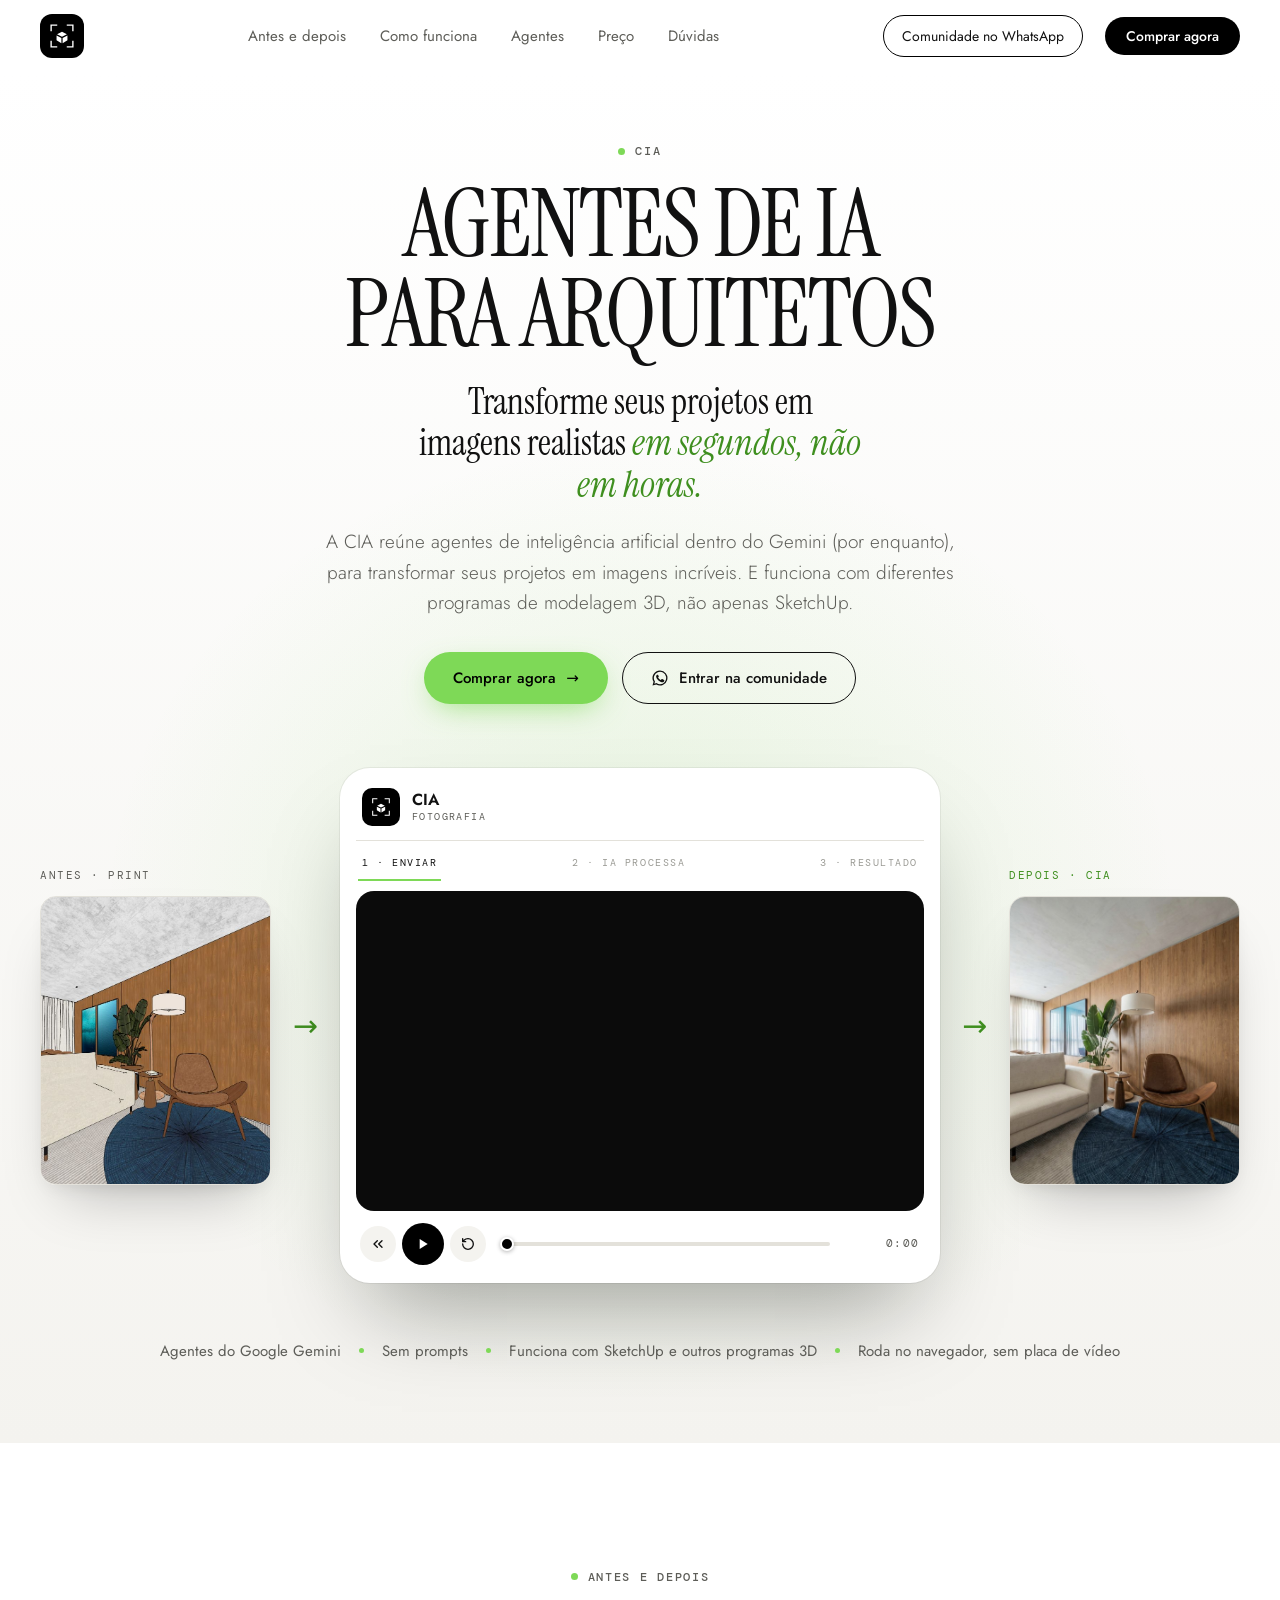
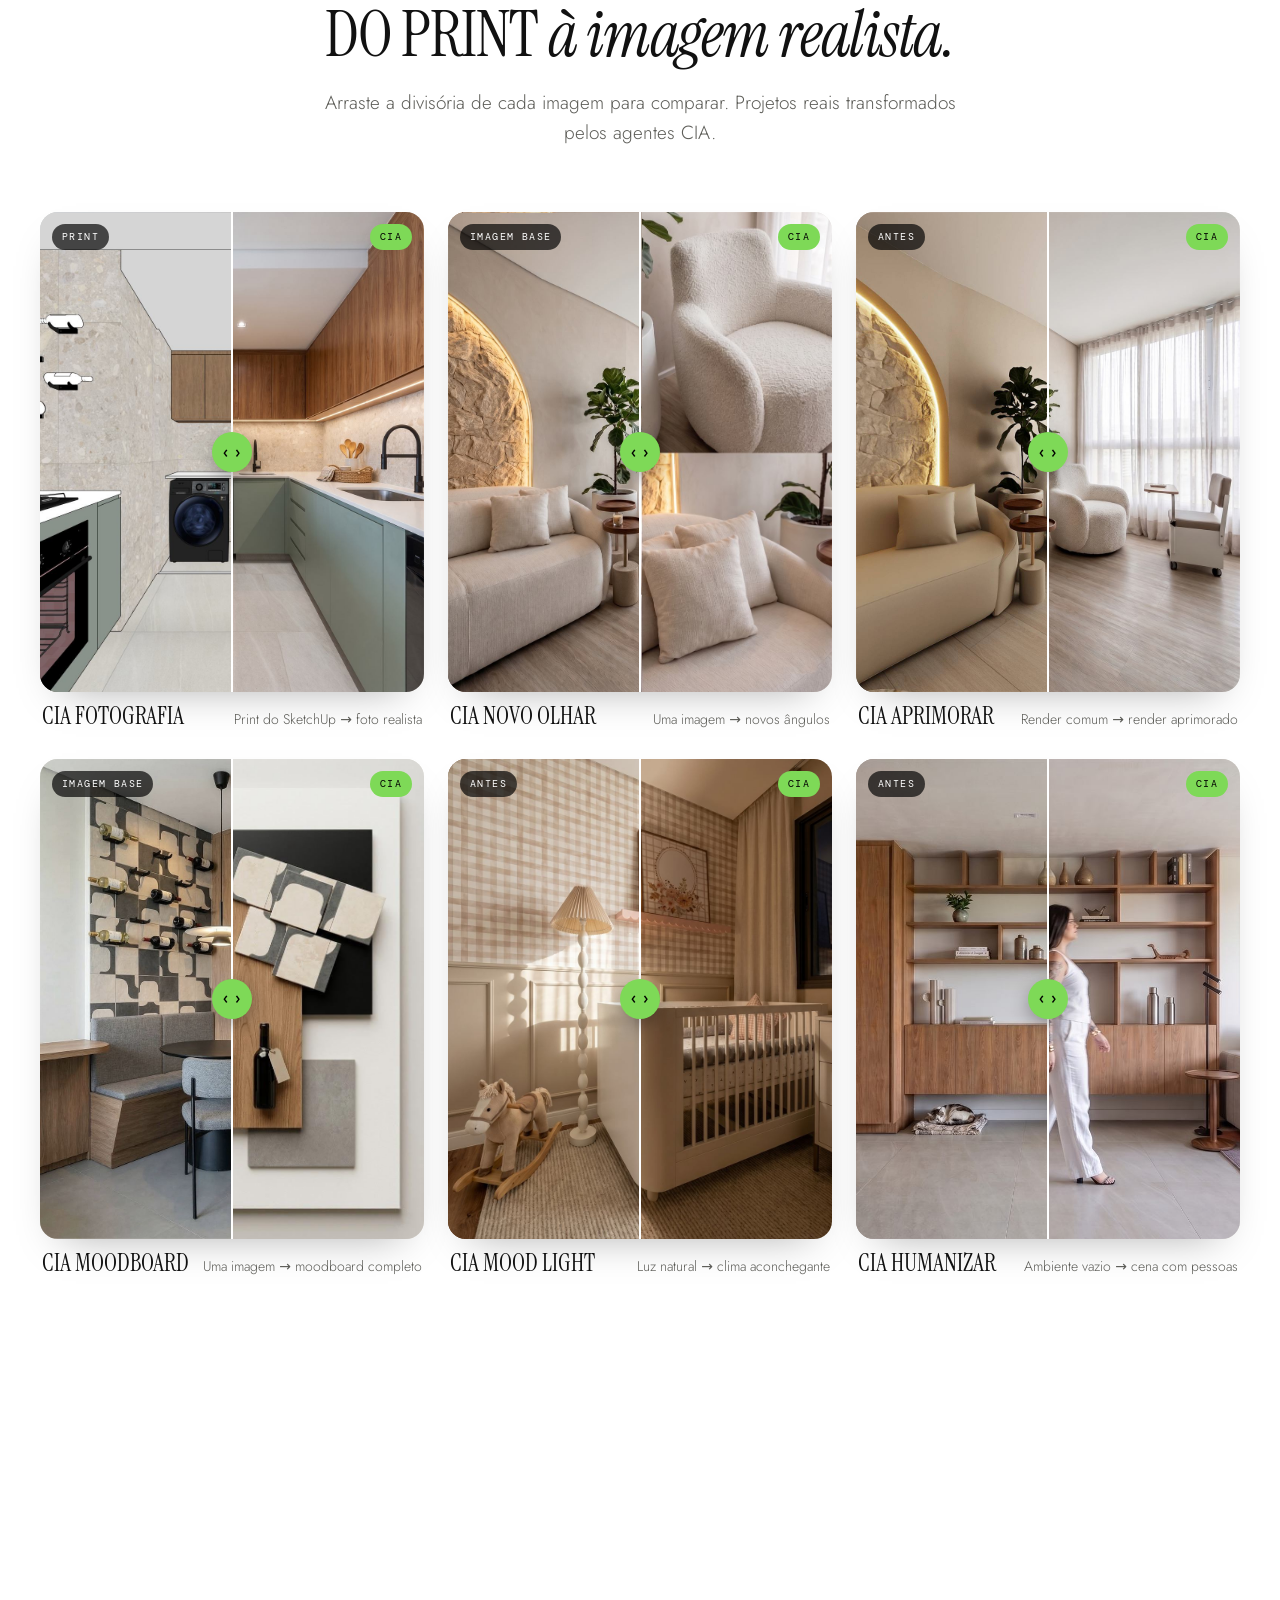
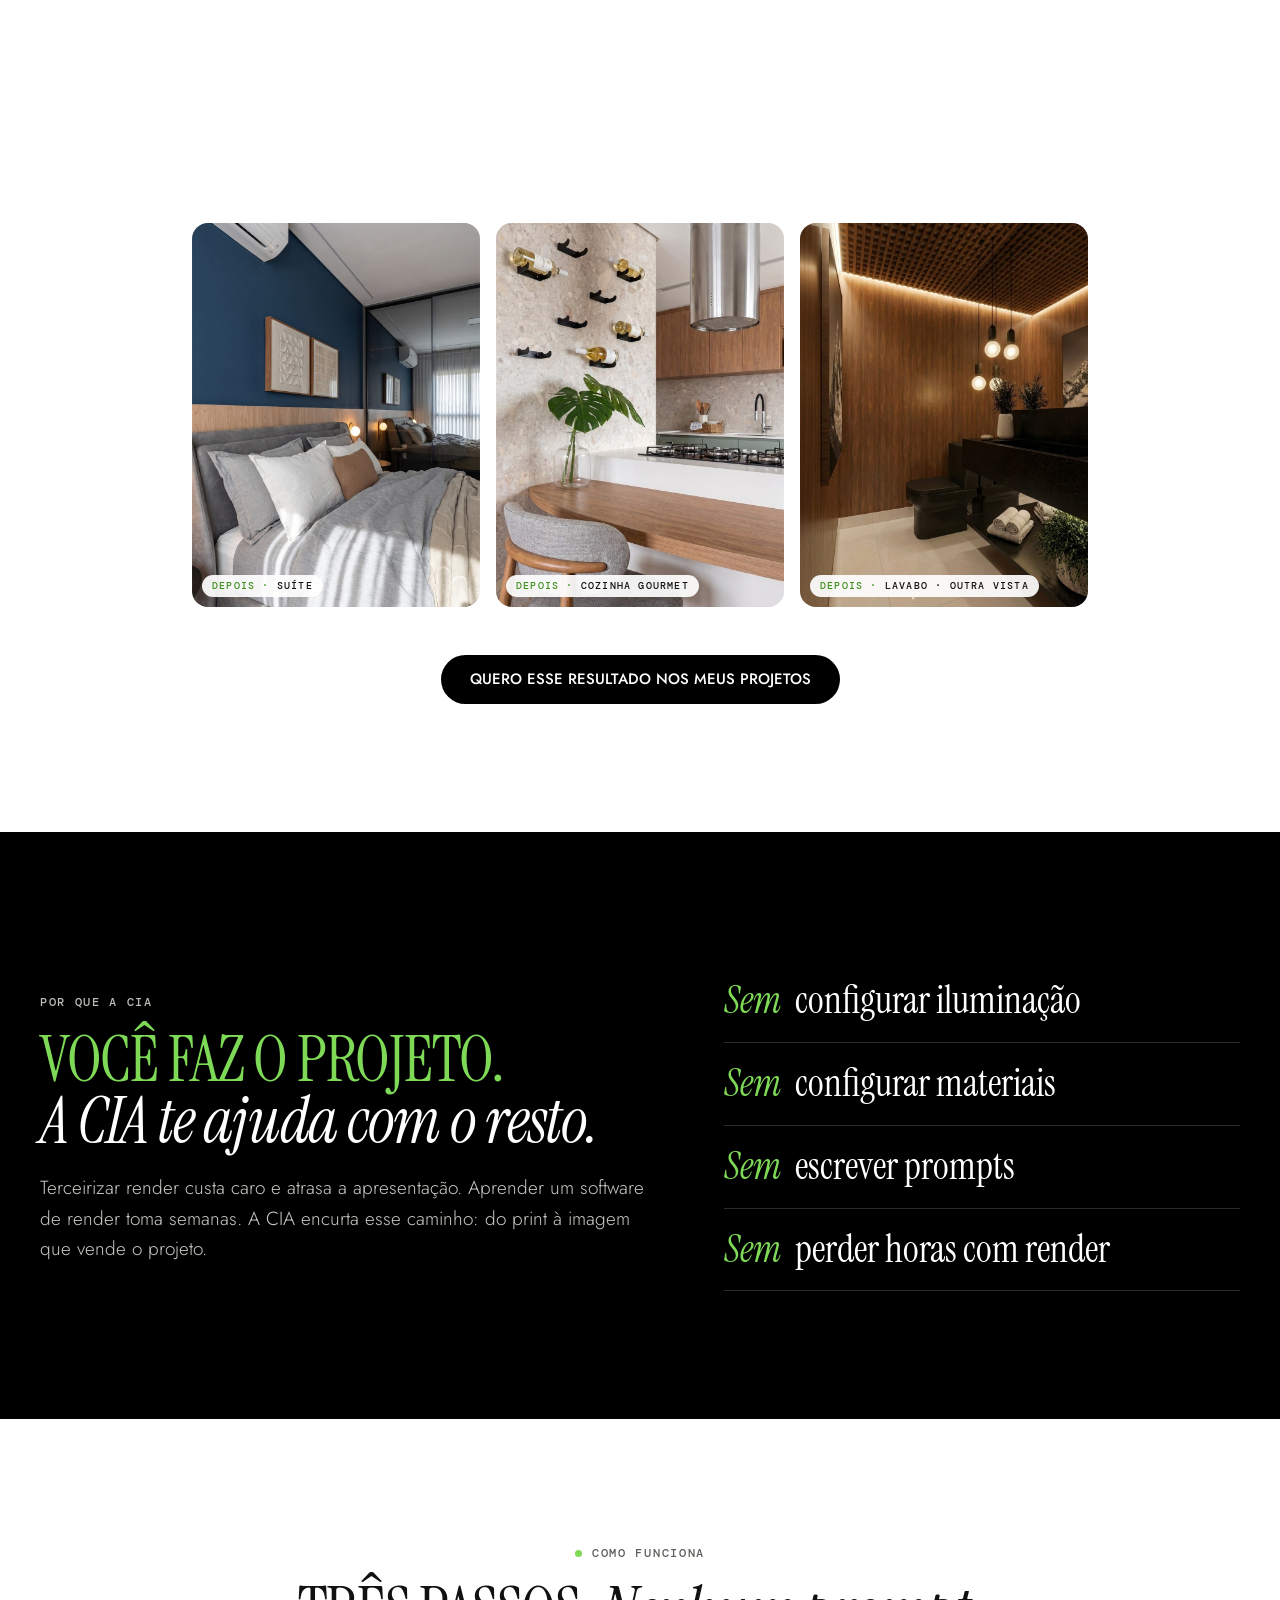
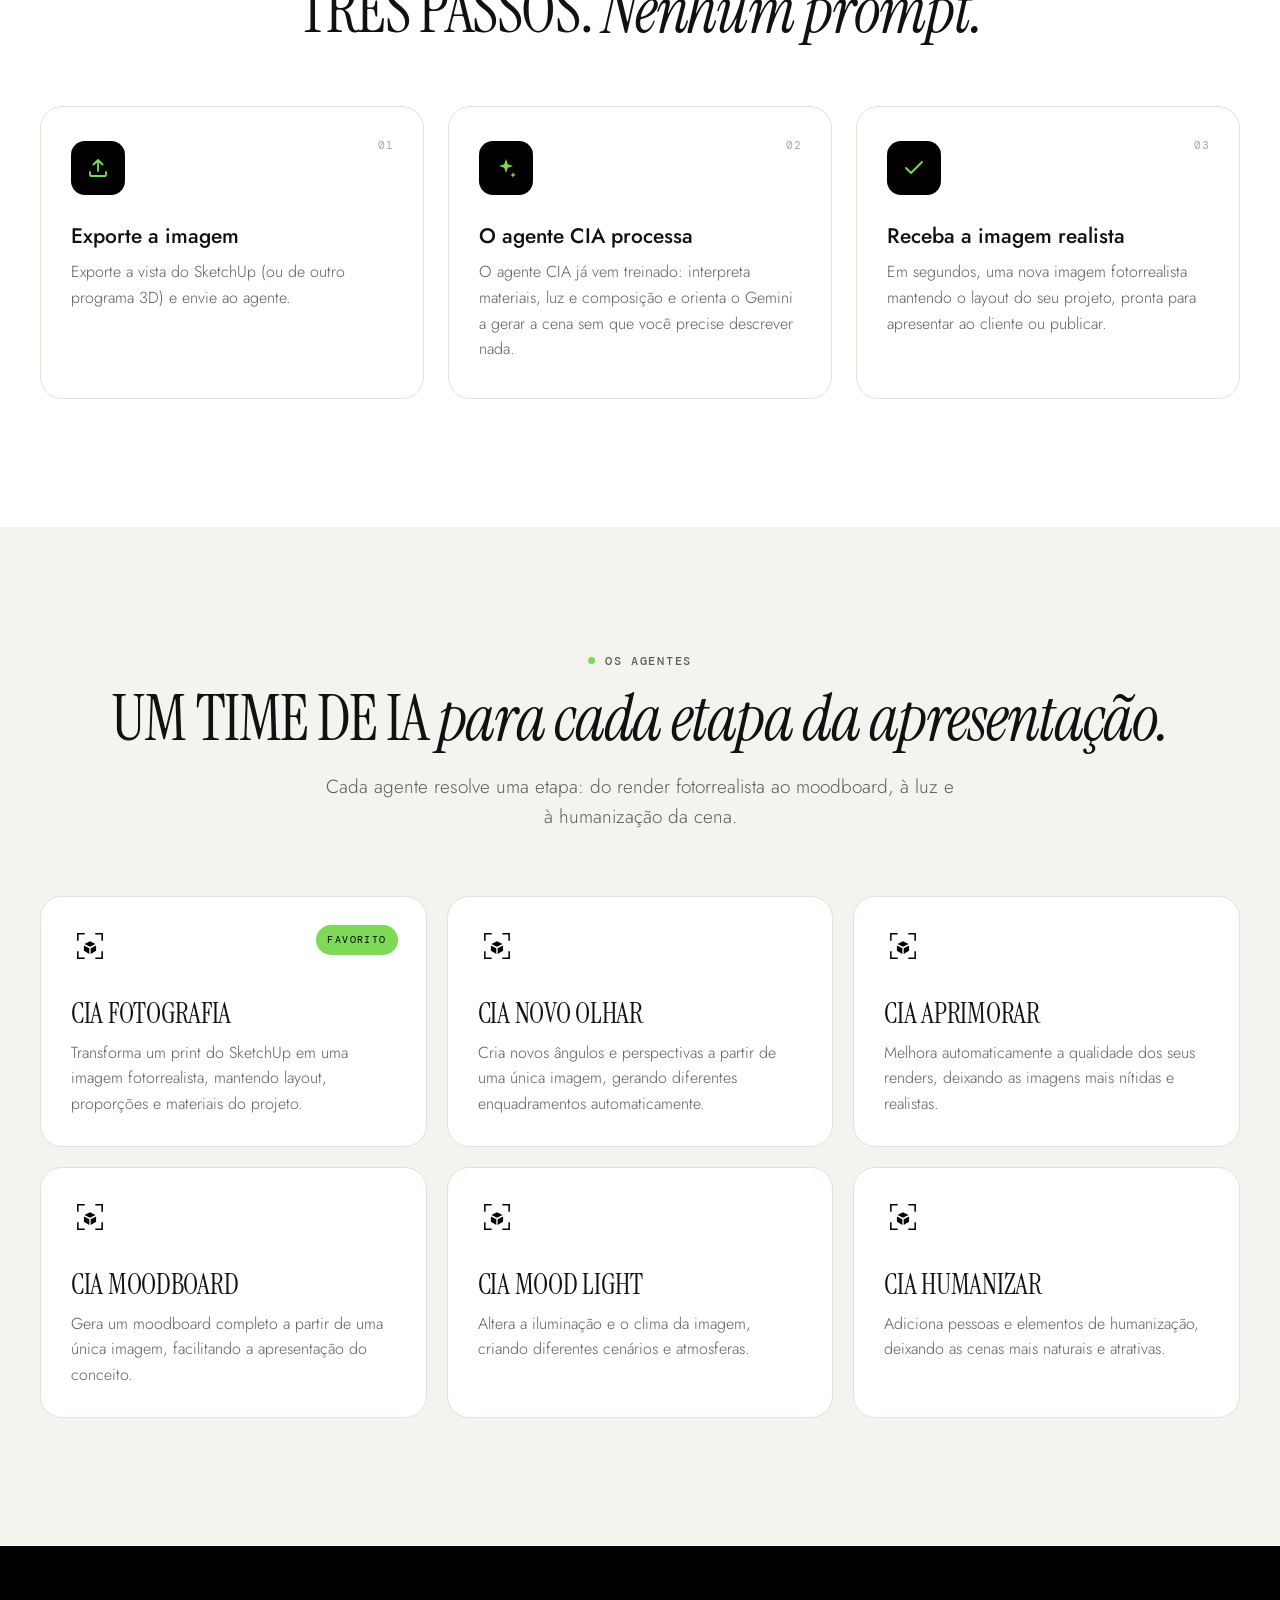
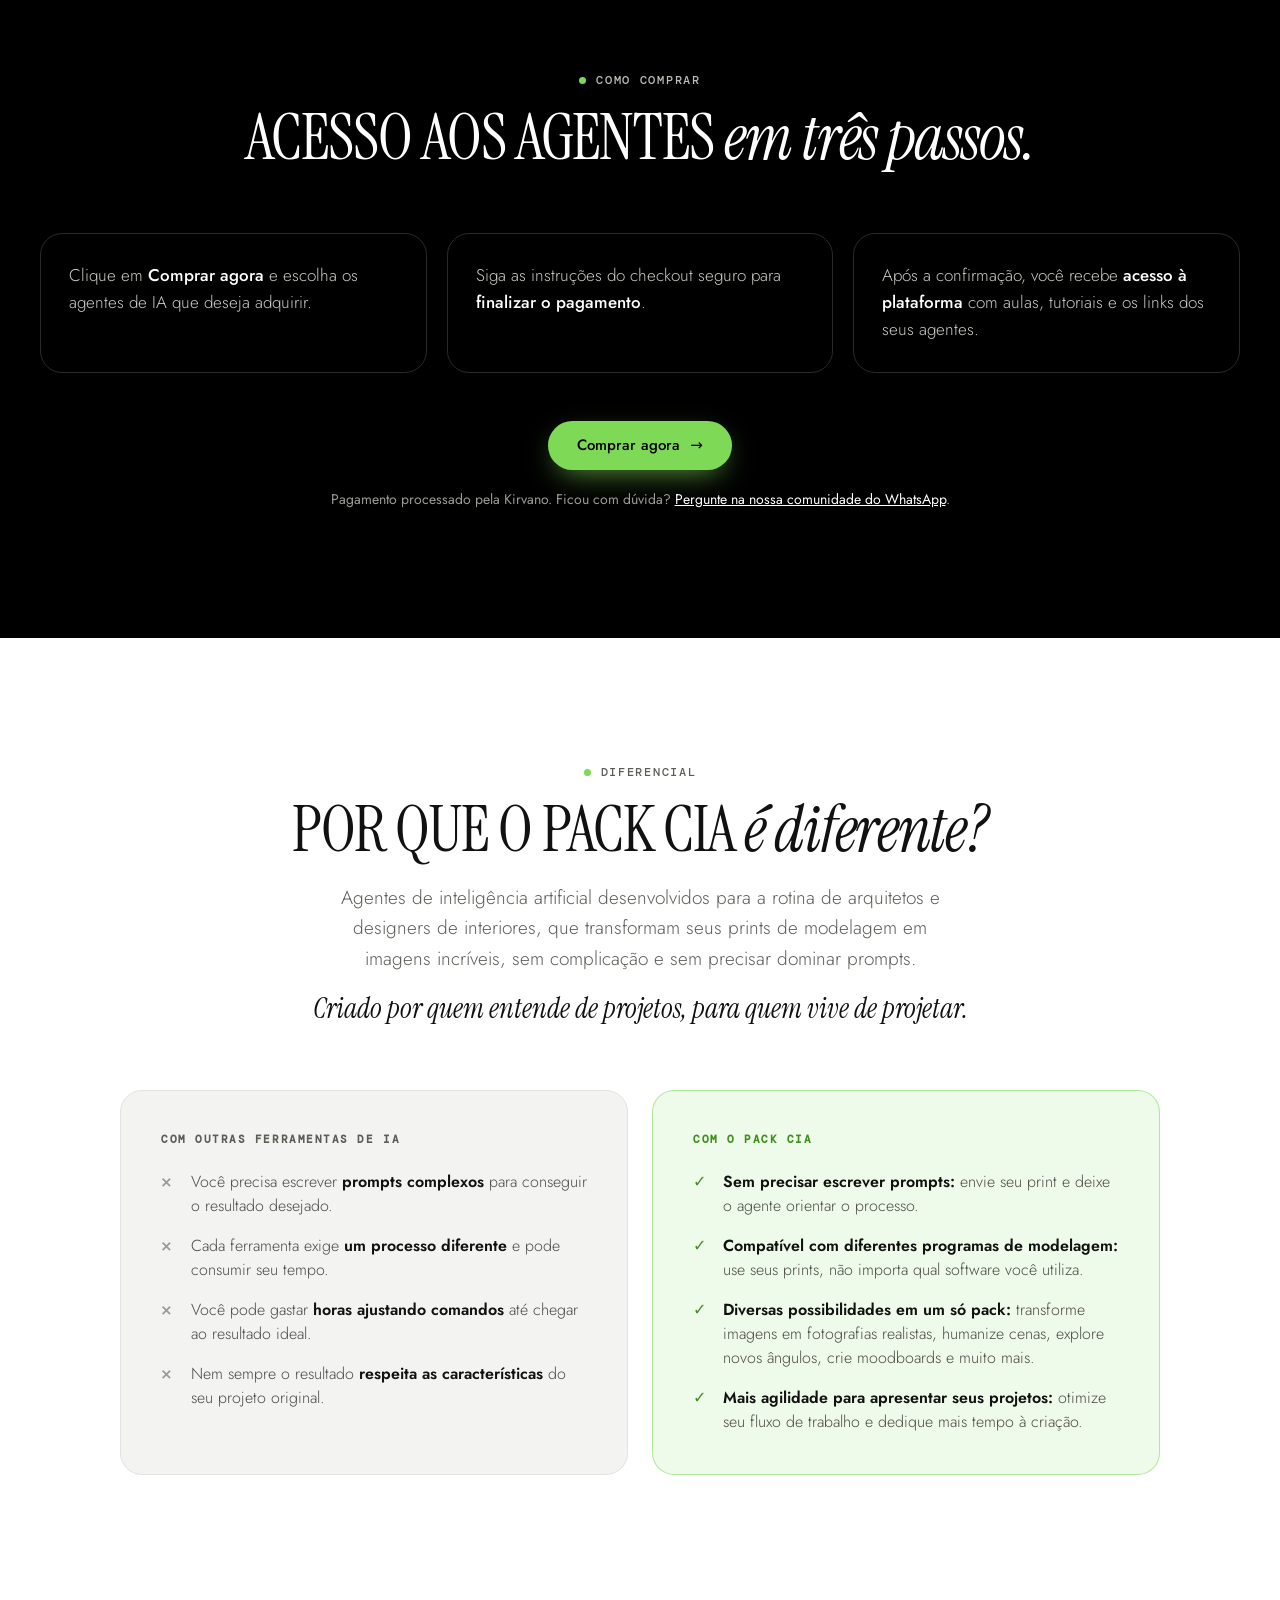
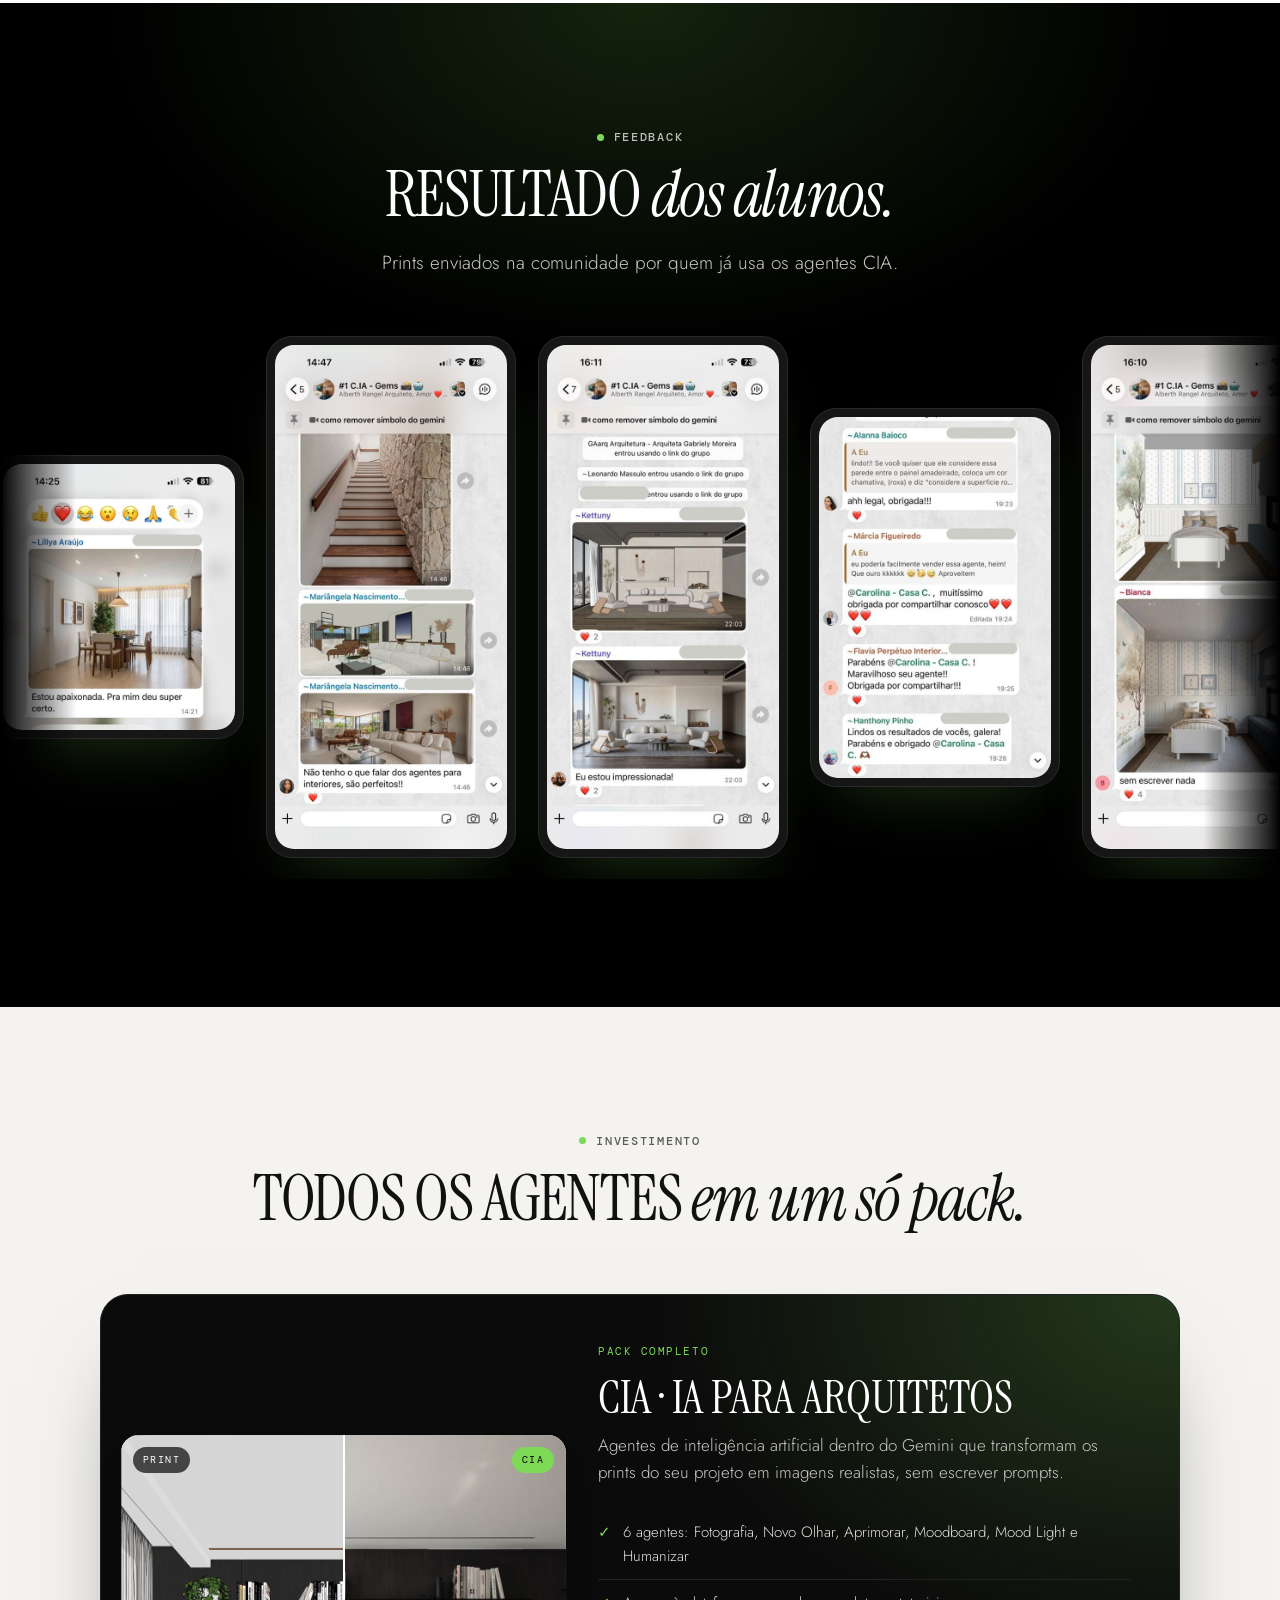
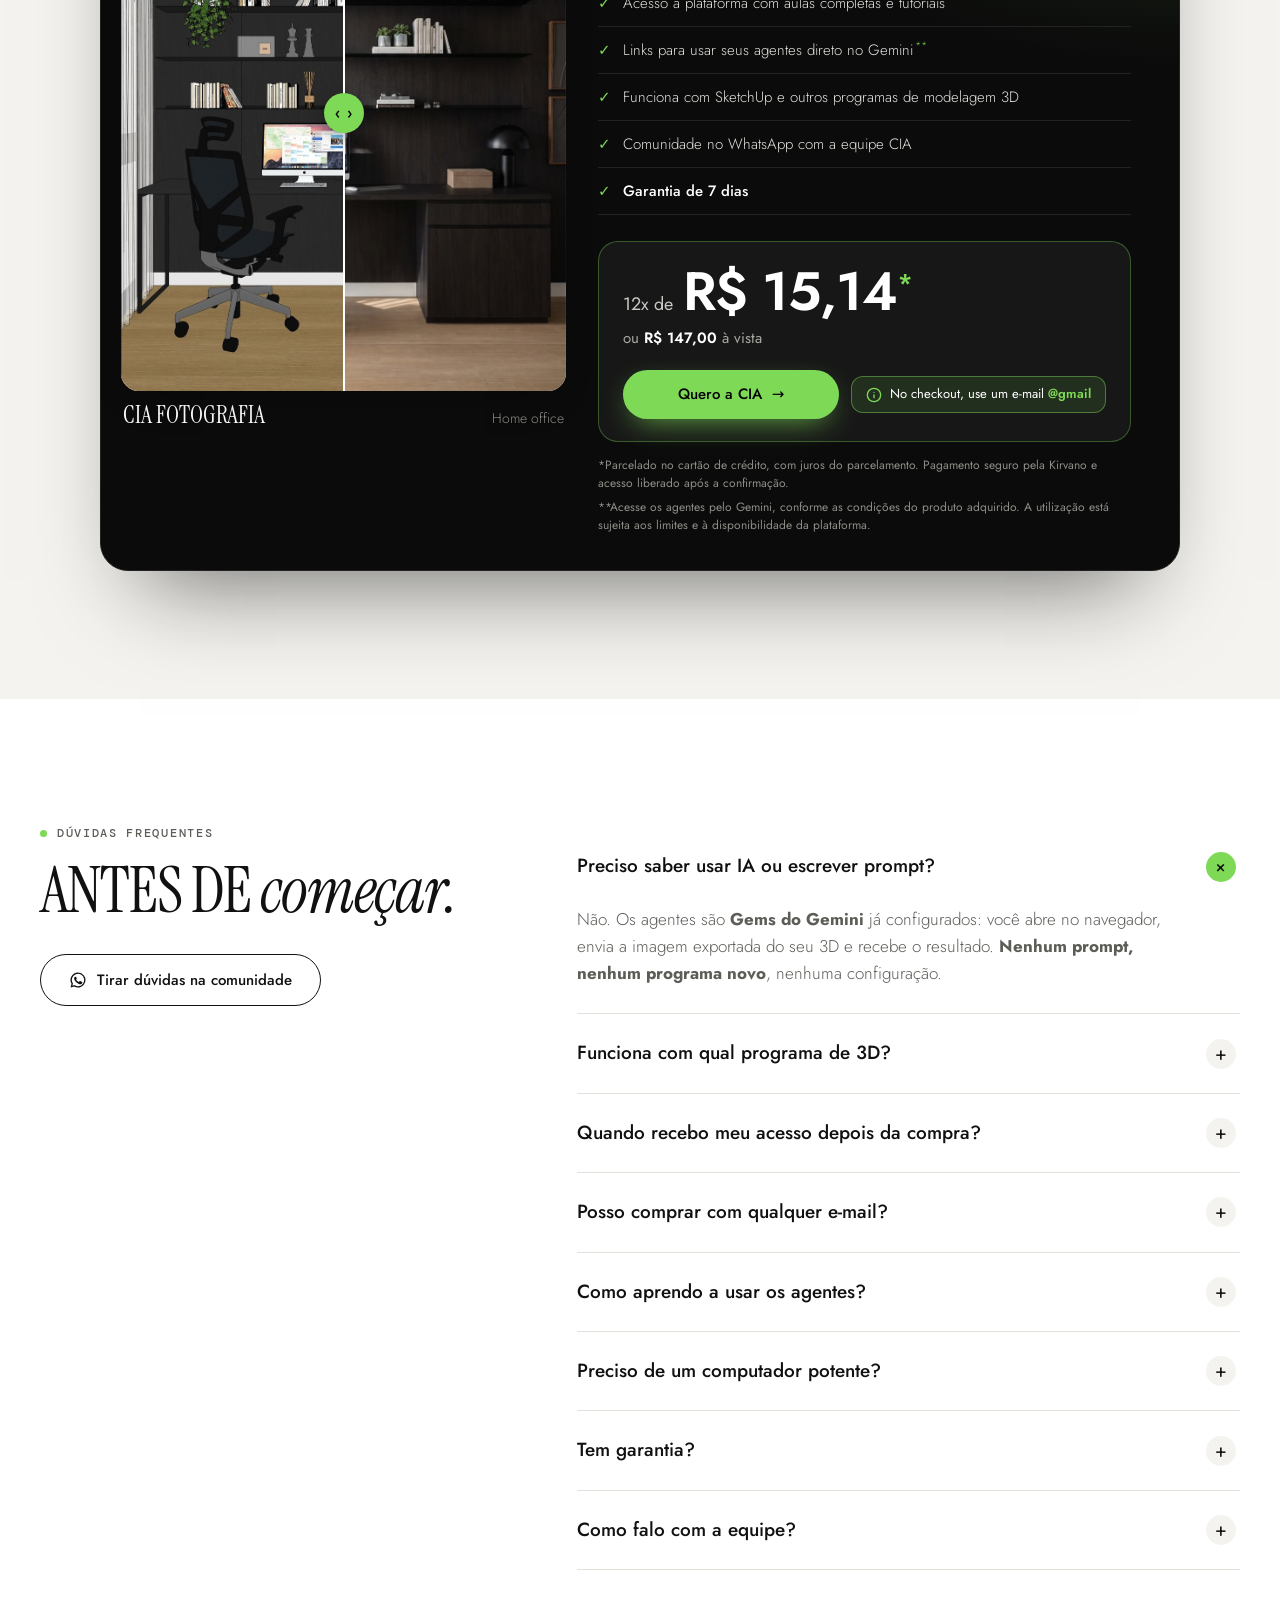
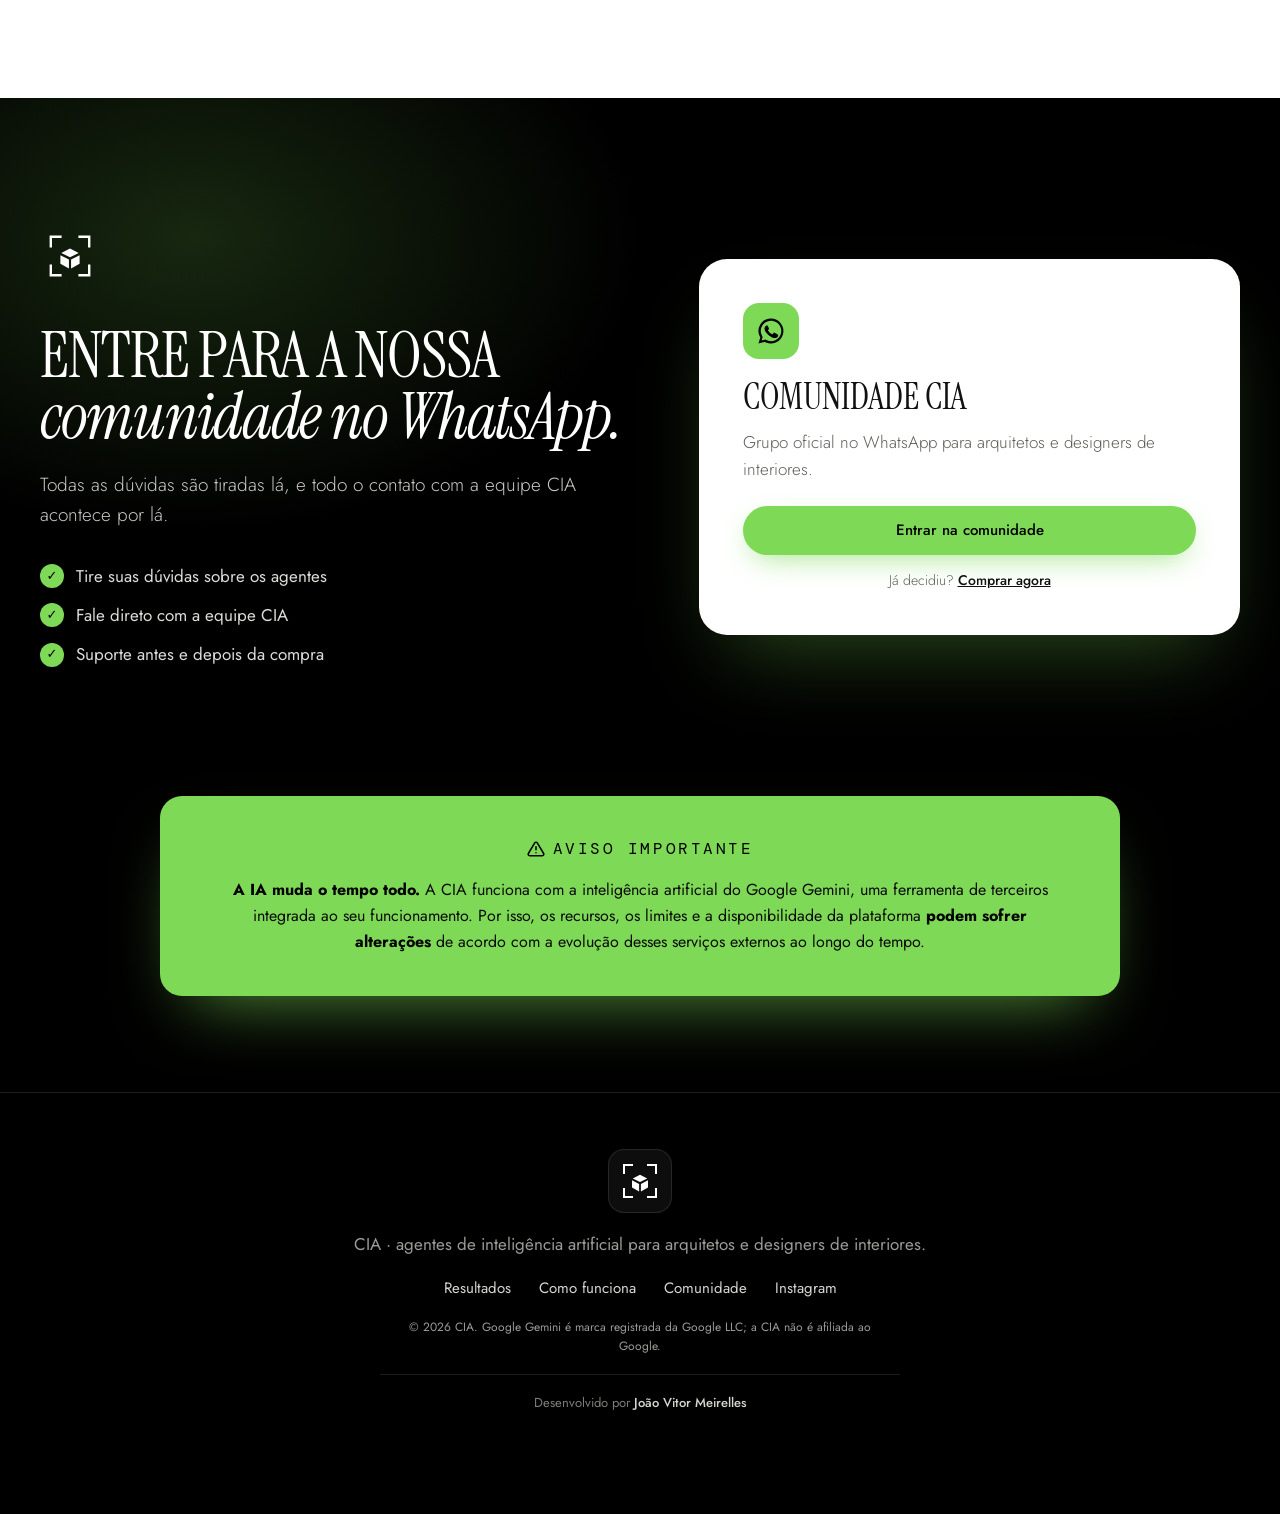
==== index.html @ 9b01aeea "Landing page CIA: primeira versão completa Página estática (HTML/CSS/JS) dos agentes CIA para arquit" ====
<!doctype html>
<html lang="pt-BR" class="no-js">
<head>
  <meta charset="utf-8">
  <meta name="viewport" content="width=device-width, initial-scale=1">
  <title>CIA · Agentes de IA para arquitetos</title>
  <meta name="description" content="Transforme seus projetos em imagens realistas em segundos, não em horas. A CIA reúne agentes de inteligência artificial dentro do Gemini, para arquitetos e designers de interiores.">
  <meta name="theme-color" content="#000000">
  <meta property="og:type" content="website">
  <meta property="og:title" content="CIA · Agentes de IA para arquitetos">
  <meta property="og:description" content="Agentes de IA no Google Gemini que transformam o print do seu projeto em imagem realista.">
  <meta property="og:image" content="assets/img/og-cover.jpg">
  <link rel="icon" href="assets/img/icon.svg" type="image/svg+xml">

  <link rel="preconnect" href="https://fonts.googleapis.com">
  <link rel="preconnect" href="https://fonts.gstatic.com" crossorigin>
  <link rel="stylesheet" href="https://fonts.googleapis.com/css2?family=Instrument+Serif:ital@0;1&family=Jost:wght@300;400;500;600&family=DM+Mono:wght@400;500&display=swap">
  <link rel="preload" as="image" href="assets/img/sala-depois.jpg">
  <link rel="stylesheet" href="css/styles.css">
</head>
<body>
  <!-- Ícone oficial (colchetes + cubo) reutilizado na página -->
  <svg width="0" height="0" style="position:absolute" aria-hidden="true">
    <symbol id="cia-icon" viewBox="0 0 100 100">
      <path d="M18 36V18h18M64 18h18v18M82 64v18H64M36 82H18V64" fill="none" stroke="currentColor" stroke-width="4"/>
      <path d="M50 37.5l14.5 7.3L50 52.2l-14.5-7.4z M34 48.6l14.2 7.4V71L34 62.8z M66 48.6L51.8 56V71L66 62.8z" fill="currentColor"/>
    </symbol>
    <symbol id="wa-icon" viewBox="0 0 24 24">
      <path fill="currentColor" d="M12 2a10 10 0 00-8.6 15.1L2 22l5-1.3A10 10 0 1012 2zm0 18.2a8.2 8.2 0 01-4.2-1.2l-.3-.2-3 .8.8-2.9-.2-.3A8.2 8.2 0 1112 20.2zm4.5-6.1c-.2-.1-1.5-.7-1.7-.8s-.4-.1-.6.1-.7.8-.8 1-.3.2-.5.1a6.7 6.7 0 01-3.3-2.9c-.3-.4.3-.4.7-1.3a.5.5 0 000-.5l-.8-1.8c-.2-.5-.4-.4-.6-.4h-.5a1 1 0 00-.7.3 3 3 0 00-.9 2.2 5.2 5.2 0 001.1 2.8 11.9 11.9 0 004.6 4c1.7.7 2.4.8 3.2.7a2.8 2.8 0 001.8-1.3 2.3 2.3 0 00.2-1.3c-.1-.1-.3-.2-.5-.3z"/>
    </symbol>
  </svg>

  <!-- ===================== HEADER ===================== -->
  <header class="header" id="topo">
    <div class="container header__inner">
      <a href="#topo" class="header__brand" aria-label="CIA — início">
        <span class="brand-mark"><svg aria-hidden="true"><use href="#cia-icon"/></svg></span>
      </a>
      <nav class="header__nav" aria-label="Principal">
        <a href="#antes-depois">Antes e depois</a>
        <a href="#como-funciona">Como funciona</a>
        <a href="#agentes">Agentes</a>
        <a href="#preco">Preço</a>
        <a href="#faq">Dúvidas</a>
      </nav>
      <div class="header__ctas">
        <a href="https://chat.whatsapp.com/DmMdWaeo3gD4I7mkdmJ39l" class="header__link js-community" target="_blank" rel="noopener">Comunidade no WhatsApp</a>
        <a href="#preco" class="btn btn--dark btn--sm">Comprar agora</a>
      </div>
    </div>
  </header>

  <main>
    <!-- ===================== HERO ===================== -->
    <section class="hero">
      <div class="container">
        <div class="hero__copy reveal">
          <p class="eyebrow"><span class="dot"></span> CIA</p>
          <h1 class="display">Agentes de IA<br>para arquitetos</h1>
          <p class="hero__sub">Transforme seus projetos em imagens realistas <em>em segundos, não em horas.</em></p>
          <p class="lead">A CIA reúne agentes de inteligência artificial dentro do Gemini (por enquanto), para transformar seus projetos em imagens incríveis. E funciona com diferentes programas de modelagem 3D, não apenas SketchUp.</p>
          <div class="hero__ctas">
            <a href="#preco" class="btn btn--green">Comprar agora <span aria-hidden="true">→</span></a>
            <a href="https://chat.whatsapp.com/DmMdWaeo3gD4I7mkdmJ39l" class="btn btn--ghost js-community" target="_blank" rel="noopener"><svg class="btn__icon" aria-hidden="true"><use href="#wa-icon"/></svg> Entrar na comunidade</a>
          </div>
        </div>

        <!-- Palco central: vídeo do agente com as imagens de antes/depois por trás -->
        <div class="stage" aria-label="Demonstração: do print à imagem realista">
          <figure class="stage__card stage__card--before reveal">
            <figcaption class="stage__label mono">Antes · Print</figcaption>
            <img src="assets/img/sala-antes.jpg" alt="Print do SketchUp de uma sala com poltrona e painel de madeira" width="648" height="809">
          </figure>

          <span class="stage__arrow" aria-hidden="true">→</span>

          <div class="device reveal">
            <div class="device__bar">
              <span class="device__logo"><svg aria-hidden="true"><use href="#cia-icon"/></svg></span>
              <span class="device__title">CIA<small>Fotografia</small></span>
            </div>
            <div class="device__tabs mono" role="group" aria-label="Ir para a etapa do vídeo">
              <button type="button" class="is-active" data-step="0">1 · Enviar</button>
              <button type="button" data-step="1">2 · IA processa</button>
              <button type="button" data-step="2">3 · Resultado</button>
            </div>
            <div class="device__screen">
              <video class="js-loop" muted loop playsinline preload="none" aria-label="Vídeo do agente CIA Fotografia transformando um print em imagem realista">
                <source data-src="assets/video/cia-fotografia-na-pratica.mov" type='video/mp4; codecs="hvc1"'>
                <source data-src="assets/video/cia-fotografia-na-pratica-h264.mp4" type="video/mp4">
              </video>
            </div>
            <div class="player" aria-label="Controles do vídeo">
              <button type="button" class="player__btn js-back" aria-label="Voltar 5 segundos">
                <svg viewBox="0 0 24 24"><path d="M11 7L6 12l5 5M18 7l-5 5 5 5"/></svg>
              </button>
              <button type="button" class="player__btn player__btn--main js-toggle" aria-label="Pausar">
                <svg class="i-pause" viewBox="0 0 24 24"><path d="M8 5v14M16 5v14"/></svg>
                <svg class="i-play" viewBox="0 0 24 24"><path d="M7 4.5v15l12-7.5z" fill="currentColor"/></svg>
              </button>
              <button type="button" class="player__btn js-restart" aria-label="Voltar ao início">
                <svg viewBox="0 0 24 24"><path d="M4 12a8 8 0 108-8 8.5 8.5 0 00-6 2.5L4 8.5M4 4v4.5h4.5"/></svg>
              </button>
              <input type="range" class="player__bar js-seek" min="0" max="1000" value="0" step="1" aria-label="Posição do vídeo">
              <span class="player__time mono js-time">0:00</span>
            </div>
          </div>

          <span class="stage__arrow" aria-hidden="true">→</span>

          <figure class="stage__card stage__card--after reveal">
            <figcaption class="stage__label stage__label--green mono">Depois · CIA</figcaption>
            <img src="assets/img/sala-depois.jpg" alt="Imagem fotorrealista da mesma sala gerada pela CIA" width="1031" height="1280">
          </figure>
        </div>

        <ul class="hero__proof">
          <li>Agentes do Google Gemini</li>
          <li>Sem prompts</li>
          <li>Funciona com SketchUp e outros programas 3D</li>
          <li>Roda no navegador, sem placa de vídeo</li>
        </ul>
      </div>
    </section>

    <!-- ===================== ANTES E DEPOIS ===================== -->
    <section class="section" id="antes-depois">
      <div class="container">
        <header class="section__head reveal">
          <p class="eyebrow"><span class="dot"></span> Antes e depois</p>
          <h2 class="display display--md">Do print <em>à imagem realista.</em></h2>
          <p class="lead">Arraste a divisória de cada imagem para comparar. Projetos reais transformados pelos agentes CIA.</p>
        </header>

        <div class="compares" id="compares">
          <!-- preenchido por js/main.js -->
        </div>

        <h3 class="gallery__title reveal">Mais resultados <span>· toque ou passe o mouse para ver o print original</span></h3>
        <div class="gallery">
          <!-- preenchido por js/main.js -->
        </div>

        <div class="center reveal">
          <a href="#preco" class="btn btn--dark">QUERO ESSE RESULTADO NOS MEUS PROJETOS</a>
        </div>
      </div>
    </section>

    <!-- ===================== DOR / PROPOSTA ===================== -->
    <section class="section section--dark">
      <div class="container split">
        <div class="reveal">
          <p class="eyebrow eyebrow--light">Por que a CIA</p>
          <h2 class="display display--md"><span class="text-green">Você faz o projeto.</span><br><em>A CIA te ajuda com o resto.</em></h2>
          <p class="lead lead--light">Terceirizar render custa caro e atrasa a apresentação. Aprender um software de render toma semanas. A CIA encurta esse caminho: do print à imagem que vende o projeto.</p>
        </div>
        <ul class="nolist reveal">
          <li><em>Sem</em> configurar iluminação</li>
          <li><em>Sem</em> configurar materiais</li>
          <li><em>Sem</em> escrever prompts</li>
          <li><em>Sem</em> perder horas com render</li>
        </ul>
      </div>
    </section>

    <!-- ===================== COMO FUNCIONA ===================== -->
    <section class="section" id="como-funciona">
      <div class="container">
        <header class="section__head reveal">
          <p class="eyebrow"><span class="dot"></span> Como funciona</p>
          <h2 class="display display--md">Três passos. <em>Nenhum prompt.</em></h2>
        </header>

        <ol class="steps">
          <li class="step reveal">
            <span class="step__num mono">01</span>
            <div class="step__icon"><svg viewBox="0 0 24 24"><path d="M4 16v3a1 1 0 001 1h14a1 1 0 001-1v-3M12 4v11M7.5 8.5L12 4l4.5 4.5"/></svg></div>
            <h3>Exporte a imagem</h3>
            <p>Exporte a vista do SketchUp (ou de outro programa 3D) e envie ao agente.</p>
          </li>
          <li class="step reveal">
            <span class="step__num mono">02</span>
            <div class="step__icon"><svg viewBox="0 0 24 24"><path d="M12 3l1.8 5.2L19 10l-5.2 1.8L12 17l-1.8-5.2L5 10l5.2-1.8zM19 16l.8 2.2L22 19l-2.2.8L19 22l-.8-2.2L16 19l2.2-.8z"/></svg></div>
            <h3>O agente CIA processa</h3>
            <p>O agente CIA já vem treinado: interpreta materiais, luz e composição e orienta o Gemini a gerar a cena sem que você precise descrever nada.</p>
          </li>
          <li class="step reveal">
            <span class="step__num mono">03</span>
            <div class="step__icon"><svg viewBox="0 0 24 24"><path d="M20 6L9 17l-5-5"/></svg></div>
            <h3>Receba a imagem realista</h3>
            <p>Em segundos, uma nova imagem fotorrealista mantendo o layout do seu projeto, pronta para apresentar ao cliente ou publicar.</p>
          </li>
        </ol>
      </div>
    </section>

    <!-- ===================== AGENTES ===================== -->
    <section class="section section--cream" id="agentes">
      <div class="container">
        <header class="section__head reveal">
          <p class="eyebrow"><span class="dot"></span> Os agentes</p>
          <h2 class="display display--md">Um time de IA <em>para cada etapa da apresentação.</em></h2>
          <p class="lead">Cada agente resolve uma etapa: do render fotorrealista ao moodboard, à luz e à humanização da cena.</p>
        </header>

        <div class="agents">
          <article class="agent reveal"><span class="tag mono">Favorito</span><svg class="agent__icon"><use href="#cia-icon"/></svg><h3>CIA Fotografia</h3><p>Transforma um print do SketchUp em uma imagem fotorrealista, mantendo layout, proporções e materiais do projeto.</p></article>
          <article class="agent reveal"><svg class="agent__icon"><use href="#cia-icon"/></svg><h3>CIA Novo Olhar</h3><p>Cria novos ângulos e perspectivas a partir de uma única imagem, gerando diferentes enquadramentos automaticamente.</p></article>
          <article class="agent reveal"><svg class="agent__icon"><use href="#cia-icon"/></svg><h3>CIA Aprimorar</h3><p>Melhora automaticamente a qualidade dos seus renders, deixando as imagens mais nítidas e realistas.</p></article>
          <article class="agent reveal"><svg class="agent__icon"><use href="#cia-icon"/></svg><h3>CIA Moodboard</h3><p>Gera um moodboard completo a partir de uma única imagem, facilitando a apresentação do conceito.</p></article>
          <article class="agent reveal"><svg class="agent__icon"><use href="#cia-icon"/></svg><h3>CIA Mood Light</h3><p>Altera a iluminação e o clima da imagem, criando diferentes cenários e atmosferas.</p></article>
          <article class="agent reveal"><svg class="agent__icon"><use href="#cia-icon"/></svg><h3>CIA Humanizar</h3><p>Adiciona pessoas e elementos de humanização, deixando as cenas mais naturais e atrativas.</p></article>
        </div>
      </div>
    </section>

    <!-- ===================== COMO COMPRAR ===================== -->
    <section class="section section--dark" id="comprar">
      <div class="container">
        <header class="section__head reveal">
          <p class="eyebrow eyebrow--light"><span class="dot"></span> Como comprar</p>
          <h2 class="display display--md">Acesso aos agentes <em>em três passos.</em></h2>
        </header>
        <ol class="buy-steps">
          <li class="reveal"><p>Clique em <strong>Comprar agora</strong> e escolha os agentes de IA que deseja adquirir.</p></li>
          <li class="reveal"><p>Siga as instruções do checkout seguro para <strong>finalizar o pagamento</strong>.</p></li>
          <li class="reveal"><p>Após a confirmação, você recebe <strong>acesso à plataforma</strong> com aulas, tutoriais e os links dos seus agentes.</p></li>
        </ol>
        <div class="center reveal">
          <a href="#preco" class="btn btn--green">Comprar agora <span aria-hidden="true">→</span></a>
          <p class="buy-note">Pagamento processado pela Kirvano. Ficou com dúvida? <a href="https://chat.whatsapp.com/DmMdWaeo3gD4I7mkdmJ39l" class="js-community" target="_blank" rel="noopener">Pergunte na nossa comunidade do WhatsApp</a>.</p>
        </div>
      </div>
    </section>

    <!-- ===================== DIFERENCIAL ===================== -->
    <section class="section" id="diferencial">
      <div class="container">
        <header class="section__head reveal">
          <p class="eyebrow"><span class="dot"></span> Diferencial</p>
          <h2 class="display display--md">Por que o Pack CIA <em>é diferente?</em></h2>
          <p class="lead">Agentes de inteligência artificial desenvolvidos para a rotina de arquitetos e designers de interiores, que transformam seus prints de modelagem em imagens incríveis, sem complicação e sem precisar dominar prompts.</p>
          <p class="diff__motto">Criado por quem entende de projetos, para quem vive de projetar.</p>
        </header>

        <div class="diff">
          <div class="diff__box diff__box--others reveal">
            <h3 class="mono">Com outras ferramentas de IA</h3>
            <ul>
              <li>Você precisa escrever <strong>prompts complexos</strong> para conseguir o resultado desejado.</li>
              <li>Cada ferramenta exige <strong>um processo diferente</strong> e pode consumir seu tempo.</li>
              <li>Você pode gastar <strong>horas ajustando comandos</strong> até chegar ao resultado ideal.</li>
              <li>Nem sempre o resultado <strong>respeita as características</strong> do seu projeto original.</li>
            </ul>
          </div>
          <div class="diff__box diff__box--cia reveal">
            <h3 class="mono">Com o Pack CIA</h3>
            <ul>
              <li><strong>Sem precisar escrever prompts:</strong> envie seu print e deixe o agente orientar o processo.</li>
              <li><strong>Compatível com diferentes programas de modelagem:</strong> use seus prints, não importa qual software você utiliza.</li>
              <li><strong>Diversas possibilidades em um só pack:</strong> transforme imagens em fotografias realistas, humanize cenas, explore novos ângulos, crie moodboards e muito mais.</li>
              <li><strong>Mais agilidade para apresentar seus projetos:</strong> otimize seu fluxo de trabalho e dedique mais tempo à criação.</li>
            </ul>
          </div>
        </div>
      </div>
    </section>

    <!-- ===================== FEEDBACK (prints da comunidade) ===================== -->
    <section class="section section--dark feedback" id="feedback">
      <div class="container">
        <header class="section__head reveal">
          <p class="eyebrow eyebrow--light"><span class="dot"></span> Feedback</p>
          <h2 class="display display--md">Resultado <em>dos alunos.</em></h2>
          <p class="lead lead--light">Prints enviados na comunidade por quem já usa os agentes CIA.</p>
        </header>
      </div>
      <div class="marquee" id="feedbackMarquee" aria-label="Prints de clientes no WhatsApp. Arraste para o lado para ver mais.">
        <div class="marquee__track" id="feedbackTrack">
          <!-- preenchido por js/main.js -->
        </div>
      </div>
    </section>

    <!-- ===================== PREÇO ===================== -->
    <section class="section section--cream" id="preco">
      <div class="container">
        <header class="section__head reveal">
          <p class="eyebrow"><span class="dot"></span> Investimento</p>
          <h2 class="display display--md">Todos os agentes <em>em um só pack.</em></h2>
        </header>

        <article class="plan reveal">
          <div class="plan__media" id="planCompare">
            <!-- comparador preenchido por js/main.js -->
          </div>

          <div class="plan__body">
            <p class="plan__tag mono">Pack completo</p>
            <h3 class="plan__title">CIA · IA para arquitetos</h3>
            <p class="plan__desc">Agentes de inteligência artificial dentro do Gemini que transformam os prints do seu projeto em imagens realistas, sem escrever prompts.</p>

            <ul class="plan__list">
              <li>6 agentes: Fotografia, Novo Olhar, Aprimorar, Moodboard, Mood Light e Humanizar</li>
              <li>Acesso à plataforma com aulas completas e tutoriais</li>
              <li><span>Links para usar seus agentes direto no Gemini<sup>**</sup></span></li>
              <li>Funciona com SketchUp e outros programas de modelagem 3D</li>
              <li>Comunidade no WhatsApp com a equipe CIA</li>
              <li><strong>Garantia de 7 dias</strong></li>
            </ul>

            <div class="plan__price">
              <div>
                <p class="plan__installments"><span class="plan__times">12x de</span> <strong>R$ 15,14<sup>*</sup></strong></p>
                <p class="plan__cash">ou <strong>R$ 147,00</strong> à vista</p>
              </div>
              <div class="buy-row">
                <a href="https://pay.kirvano.com/f1d02b69-e7e2-480e-be9c-6d76dfe5c490" class="btn btn--green js-buy" target="_blank" rel="noopener">Quero a CIA <span aria-hidden="true">→</span></a>
                <span class="gmail-hint"><svg viewBox="0 0 24 24" aria-hidden="true"><path fill="none" stroke="currentColor" stroke-width="2" stroke-linecap="round" stroke-linejoin="round" d="M12 22a10 10 0 100-20 10 10 0 000 20zM12 16v-4M12 8h.01"/></svg><span>No checkout, use um e-mail <strong>@gmail</strong></span></span>
              </div>
            </div>
            <p class="plan__note">*Parcelado no cartão de crédito, com juros do parcelamento. Pagamento seguro pela Kirvano e acesso liberado após a confirmação.</p>
            <p class="plan__note plan__note--tight">**Acesse os agentes pelo Gemini, conforme as condições do produto adquirido. A utilização está sujeita aos limites e à disponibilidade da plataforma.</p>
          </div>
        </article>
      </div>
    </section>

    <!-- ===================== FAQ ===================== -->
    <section class="section" id="faq">
      <div class="container faq">
        <header class="section__head section__head--left reveal">
          <p class="eyebrow"><span class="dot"></span> Dúvidas frequentes</p>
          <h2 class="display display--md">Antes de <em>começar.</em></h2>
          <a href="https://chat.whatsapp.com/DmMdWaeo3gD4I7mkdmJ39l" class="btn btn--ghost js-community" target="_blank" rel="noopener"><svg class="btn__icon" aria-hidden="true"><use href="#wa-icon"/></svg> Tirar dúvidas na comunidade</a>
        </header>
        <div class="faq__list reveal">
          <details open><summary>Preciso saber usar IA ou escrever prompt?</summary><p>Não. Os agentes são <strong>Gems do Gemini</strong> já configurados: você abre no navegador, envia a imagem exportada do seu 3D e recebe o resultado. <strong>Nenhum prompt, nenhum programa novo</strong>, nenhuma configuração.</p></details>
          <details><summary>Funciona com qual programa de 3D?</summary><p>Com qualquer um: SketchUp, Revit, 3ds Max, Blender, Enscape, Lumion… O agente trabalha em cima da <strong>imagem exportada</strong>, então basta o seu 3D exportar uma imagem em boa resolução.</p></details>
          <details><summary>Quando recebo meu acesso depois da compra?</summary><p>O acesso chega no seu e-mail, enviado em nome da <strong>Kirvano</strong> (a plataforma de pagamento), com o passo a passo de como entrar. Digite o e-mail certinho no checkout e use um <strong>@gmail</strong>. Se a mensagem não aparecer, procure na caixa de <strong>spam</strong> ou na <strong>lixeira</strong>.</p></details>
          <details><summary>Posso comprar com qualquer e-mail?</summary><p><strong>Use um @gmail</strong>: os agentes são Gems do Gemini e a liberação vai direto para a conta Google desse e-mail. Se você já comprou com outro e-mail, avise na nossa <a href="https://chat.whatsapp.com/DmMdWaeo3gD4I7mkdmJ39l" class="js-community" target="_blank" rel="noopener">comunidade do WhatsApp</a> que a equipe ajuda.</p></details>
          <details><summary>Como aprendo a usar os agentes?</summary><p>Dentro da plataforma: <strong>assista às aulas e aos tutoriais</strong>. Lá está explicado, passo a passo, como usar cada um dos 6 agentes e como exportar a imagem do seu 3D do jeito certo.</p></details>
          <details><summary>Preciso de um computador potente?</summary><p>Não. O processamento acontece no Google Gemini, na nuvem. Você usa pelo <strong>navegador ou pelo celular</strong>.</p></details>
          <details><summary>Tem garantia?</summary><p>Sim. Você tem <strong>7 dias de garantia</strong> a partir da compra.</p></details>
          <details><summary>Como falo com a equipe?</summary><p>Todo o contato com a equipe CIA é feito pela nossa <strong>comunidade no WhatsApp</strong>. Lá você tira todas as suas dúvidas, antes e depois da compra.</p></details>
        </div>
      </div>
    </section>

    <!-- ===================== CTA FINAL / COMUNIDADE ===================== -->
    <section class="section section--dark cta" id="comunidade">
      <div class="container cta__grid">
        <div class="reveal">
          <svg class="cta__icon"><use href="#cia-icon"/></svg>
          <h2 class="display display--md">Entre para a nossa <em>comunidade no WhatsApp.</em></h2>
          <p class="lead lead--light">Todas as dúvidas são tiradas lá, e todo o contato com a equipe CIA acontece por lá.</p>
          <ul class="cta__list">
            <li>Tire suas dúvidas sobre os agentes</li>
            <li>Fale direto com a equipe CIA</li>
            <li>Suporte antes e depois da compra</li>
          </ul>
        </div>

        <div class="community reveal">
          <span class="community__icon"><svg aria-hidden="true"><use href="#wa-icon"/></svg></span>
          <h3>Comunidade CIA</h3>
          <p>Grupo oficial no WhatsApp para arquitetos e designers de interiores.</p>
          <a href="https://chat.whatsapp.com/DmMdWaeo3gD4I7mkdmJ39l" class="btn btn--green btn--block js-community" target="_blank" rel="noopener">Entrar na comunidade</a>
          <p class="community__buy">Já decidiu? <a href="#preco">Comprar agora</a></p>
        </div>
      </div>
    </section>

    <!-- ===================== AVISO IMPORTANTE ===================== -->
    <section class="notice" aria-labelledby="noticeTitle">
      <div class="container">
        <div class="notice__box">
          <p class="notice__title mono" id="noticeTitle"><svg viewBox="0 0 24 24" aria-hidden="true"><path fill="none" stroke="currentColor" stroke-width="2" stroke-linecap="round" stroke-linejoin="round" d="M10.3 3.9L1.8 18a2 2 0 001.7 3h17a2 2 0 001.7-3L13.7 3.9a2 2 0 00-3.4 0zM12 9v4M12 17h.01"/></svg> Aviso importante</p>
          <p><strong>A IA muda o tempo todo.</strong> A CIA funciona com a inteligência artificial do Google Gemini, uma ferramenta de terceiros integrada ao seu funcionamento. Por isso, os recursos, os limites e a disponibilidade da plataforma <strong>podem sofrer alterações</strong> de acordo com a evolução desses serviços externos ao longo do tempo.</p>
        </div>
      </div>
    </section>
  </main>

  <footer class="footer">
    <div class="container footer__inner">
      <span class="footer__brand" role="img" aria-label="CIA"><span class="brand-mark"><svg aria-hidden="true"><use href="#cia-icon"/></svg></span></span>
      <p>CIA · agentes de inteligência artificial para arquitetos e designers de interiores.</p>
      <nav class="footer__links">
        <a href="#antes-depois">Resultados</a>
        <a href="#como-funciona">Como funciona</a>
        <a href="https://chat.whatsapp.com/DmMdWaeo3gD4I7mkdmJ39l" class="js-community" target="_blank" rel="noopener">Comunidade</a>
        <a href="#" id="instaLink" target="_blank" rel="noopener" hidden>Instagram</a>
      </nav>
      <small>© <span id="year"></span> CIA. Google Gemini é marca registrada da Google LLC; a CIA não é afiliada ao Google.</small>
      <p class="footer__credit">Desenvolvido por <strong>João Vitor Meirelles</strong></p>
    </div>
  </footer>

  <a href="#preco" class="sticky-cta">Comprar agora</a>

  <script src="js/config.js"></script>
  <script src="js/main.js" defer></script>
</body>
</html>
---- css/styles.css ----
/* ============================================================
   CIA — Landing page
   Paleta oficial (IDENTIDADE VISUAL/PALETA DE CORES.png):
   #000000 · #ffffff · #7ed957 · #f4f3ef
   ============================================================ */
:root {
  --black: #000;
  --white: #fff;
  --green: #7ed957;
  --green-ink: #3f8f1f;   /* verde escurecido p/ texto sobre claro (contraste) */
  --cream: #f4f3ef;
  --ink: #111;
  --muted: #5d5d58;
  --line: #e3e1da;
  --radius: 22px;
  --shadow: 0 30px 60px -25px rgba(0,0,0,.28), 0 8px 20px -10px rgba(0,0,0,.12);
  --serif: "Instrument Serif", "Times New Roman", serif;
  --sans: "Jost", system-ui, -apple-system, "Segoe UI", sans-serif;
  --mono: "DM Mono", ui-monospace, Consolas, monospace;
}

*, *::before, *::after { box-sizing: border-box; }
html { scroll-behavior: smooth; -webkit-text-size-adjust: 100%; }
body { margin: 0; background: var(--white); color: var(--ink); font: 400 17px/1.6 var(--sans); overflow-x: hidden; }
img, video { display: block; max-width: 100%; height: auto; }
a { color: inherit; }
h1, h2, h3 { margin: 0; }
p { margin: 0; }
[hidden] { display: none !important; }

.container { width: min(1200px, 100% - 40px); margin-inline: auto; }
.mono { font-family: var(--mono); font-size: 11px; letter-spacing: .14em; text-transform: uppercase; }
.green { color: var(--green-ink); }
.center { text-align: center; margin-top: 48px; }
.dot { display: inline-block; width: 7px; height: 7px; border-radius: 50%; background: var(--green); flex: none; }

/* ---------- Tipografia ---------- */
.display { font: 400 clamp(46px, 7.4vw, 96px)/.95 var(--serif); letter-spacing: -.02em; text-transform: uppercase; }
.display em { font-style: italic; text-transform: none; }
.display--md { font-size: clamp(36px, 5vw, 64px); }
.display--sm { font-size: clamp(30px, 3.4vw, 44px); }
.eyebrow { display: inline-flex; align-items: center; gap: 10px; font: 500 12px/1 var(--mono); letter-spacing: .14em; text-transform: uppercase; color: var(--muted); margin-bottom: 22px; }
.eyebrow--light { color: #bdbdb7; }
.lead { font-size: clamp(17px, 1.5vw, 19px); color: var(--muted); max-width: 58ch; margin-top: 22px; font-weight: 300; }
.lead--light { color: #c9c9c4; }

/* ---------- Botões ---------- */
.btn { display: inline-flex; align-items: center; justify-content: center; gap: 10px; padding: 16px 28px; border-radius: 999px; font: 500 15px/1 var(--sans); text-decoration: none; border: 1.5px solid transparent; cursor: pointer; transition: transform .2s, background .2s, box-shadow .2s, color .2s; white-space: nowrap; }
.btn:hover { transform: translateY(-2px); }
.btn:focus-visible { outline: 3px solid var(--green); outline-offset: 3px; }
.btn--green { background: var(--green); color: var(--black); box-shadow: 0 10px 30px -10px rgba(126,217,87,.8); }
.btn--green:hover { box-shadow: 0 16px 36px -10px rgba(126,217,87,.95); }
.btn--dark { background: var(--black); color: var(--white); }
.btn--dark:hover { background: #222; }
.btn--ghost { border-color: currentColor; background: transparent; }
.btn--ghost:hover { background: var(--black); color: var(--white); border-color: var(--black); }
.btn--sm { padding: 11px 20px; font-size: 14px; }
.btn--block { width: 100%; }

/* ---------- Aviso de configuração (apenas local) ---------- */

/* ---------- Header ---------- */
.header { position: sticky; top: 0; z-index: 50; background: var(--white); border-bottom: 1px solid transparent; transition: border-color .3s; }
.header.is-scrolled { border-color: var(--line); }
.header__inner { display: flex; align-items: center; justify-content: space-between; gap: 24px; height: 72px; }
.header__brand { display: flex; align-items: center; gap: 14px; text-decoration: none; }
.brand-mark { width: 44px; height: 44px; border-radius: 12px; background: var(--black); color: var(--white); display: grid; place-items: center; flex: none; }
.brand-mark svg { width: 34px; height: 34px; }

.header__nav { display: flex; gap: 34px; }
.header__nav a { text-decoration: none; font-size: 15px; color: var(--muted); transition: color .2s; }
.header__nav a:hover { color: var(--black); }

/* ---------- Hero ---------- */
.hero { position: relative; padding: 72px 0 80px; background:
  radial-gradient(60% 50% at 50% 62%, rgba(126,217,87,.16), transparent 70%),
  linear-gradient(var(--white), var(--cream)); overflow: hidden; }
.hero__copy { text-align: center; display: flex; flex-direction: column; align-items: center; }
.hero__copy .lead { text-align: center; }
.hero__sub { font: 400 clamp(24px, 3vw, 36px)/1.15 var(--serif); margin-top: 22px; max-width: 26ch; }
.hero__sub em { font-style: italic; color: var(--green-ink); }
.hero__ctas { display: flex; gap: 14px; flex-wrap: wrap; justify-content: center; margin-top: 34px; }

/* Palco (referência: Media/Inspiraçao.jpeg) */

@keyframes pulse { 50% { opacity: .25; } }


/* ---------- Seções ---------- */
.section { padding: clamp(80px, 10vw, 128px) 0; }
.section--dark { background: var(--black); color: var(--white); }
.section--cream { background: var(--cream); }
.section__head { text-align: center; display: flex; flex-direction: column; align-items: center; margin-bottom: 64px; }
.section__head .lead { text-align: center; }
.section__head--left { text-align: left; align-items: flex-start; }
.section__head--left .btn { margin-top: 32px; }

.split { display: grid; grid-template-columns: 1.2fr 1fr; gap: 64px; align-items: center; }
.nolist { list-style: none; padding: 0; margin: 0; }
.nolist li { font: 400 clamp(26px, 3vw, 38px)/1.1 var(--serif); padding: 20px 0; border-bottom: 1px solid #2a2a2a; display: flex; gap: 14px; align-items: baseline; }
.nolist em { color: var(--green); }

/* Passos */
.steps { list-style: none; padding: 0; margin: 0; display: grid; grid-template-columns: repeat(3, 1fr); gap: 24px; counter-reset: s; position: relative; }
.step { position: relative; padding: 34px 30px 36px; border: 1px solid var(--line); border-radius: var(--radius); background: var(--white); transition: transform .3s, box-shadow .3s, border-color .3s; }
.step:hover { transform: translateY(-4px); box-shadow: var(--shadow); border-color: transparent; }
.step__num { position: absolute; top: 30px; right: 28px; color: #a5a59f; }
.step__icon { width: 54px; height: 54px; border-radius: 14px; background: var(--black); display: grid; place-items: center; margin-bottom: 28px; }
.step__icon svg { width: 24px; height: 24px; fill: none; stroke: var(--green); stroke-width: 1.8; stroke-linecap: round; stroke-linejoin: round; }
.step:nth-child(2) .step__icon svg { fill: var(--green); stroke: none; }
.step h3 { font: 500 21px/1.25 var(--sans); margin-bottom: 10px; }
.step p { color: var(--muted); font-size: 16px; font-weight: 300; }

/* Vídeo real */

/* Galeria */
.gallery__title { font: 500 20px/1.3 var(--sans); margin: 96px 0 24px; }
.gallery__title span { color: var(--muted); font-weight: 300; font-size: 15px; }
.gallery { display: flex; flex-wrap: wrap; justify-content: center; gap: 16px; }
.gallery .shot { flex: 0 0 calc((100% - 48px) / 4); }
.shot { position: relative; margin: 0; border-radius: 16px; overflow: hidden; aspect-ratio: 3/4; background: #ddd; cursor: pointer; border: 0; padding: 0; }
.shot img { position: absolute; inset: 0; width: 100%; height: 100%; object-fit: cover; transition: opacity .45s, transform .8s; }
.shot .shot__before { opacity: 0; }
.shot:hover .shot__before, .shot.is-flipped .shot__before { opacity: 1; }
.shot:hover img { transform: scale(1.03); }
.shot__tag { position: absolute; left: 10px; bottom: 10px; padding: 6px 10px; border-radius: 999px; background: rgba(255,255,255,.92); color: var(--ink); font: 500 10px/1 var(--mono); letter-spacing: .12em; text-transform: uppercase; }
.shot__tag::before { content: "Depois · "; color: var(--green-ink); }
.shot:hover .shot__tag::before, .shot.is-flipped .shot__tag::before { content: "Antes · "; color: var(--muted); }

/* ---------- Agentes ---------- */

/* ---------- Benefícios ---------- */

/* ---------- Depoimentos ---------- */
.testimonials { display: grid; grid-template-columns: repeat(auto-fit, minmax(280px, 1fr)); gap: 20px; }
.testimonial { background: var(--cream); border-radius: var(--radius); padding: 32px; margin: 0; }
.testimonial blockquote { margin: 0 0 22px; font: 400 24px/1.25 var(--serif); }
.testimonial figcaption strong { display: block; font-weight: 500; }
.testimonial figcaption span { color: var(--muted); font-size: 14px; }

/* ---------- FAQ ---------- */
.faq { display: grid; grid-template-columns: 1fr 1.4fr; gap: 64px; align-items: start; }
.faq .section__head { position: sticky; top: 110px; margin: 0; }
.faq__list details { border-bottom: 1px solid var(--line); }
.faq__list summary { list-style: none; cursor: pointer; padding: 24px 40px 24px 0; font-size: 19px; font-weight: 500; position: relative; }
.faq__list summary::-webkit-details-marker { display: none; }
.faq__list summary::after { content: "+"; position: absolute; right: 4px; top: 50%; transform: translateY(-50%); width: 30px; height: 30px; border-radius: 50%; background: var(--cream); display: grid; place-items: center; font-weight: 400; transition: transform .25s, background .25s; }
.faq__list details[open] summary::after { transform: translateY(-50%) rotate(45deg); background: var(--green); }
.faq__list summary:focus-visible { outline: 3px solid var(--green); outline-offset: 2px; }
.faq__list p { padding: 0 40px 26px 0; color: var(--muted); font-weight: 300; }

/* ---------- CTA final ---------- */
.cta { background: radial-gradient(50% 60% at 15% 20%, rgba(126,217,87,.18), transparent 70%), var(--black); }
.cta__grid { display: grid; grid-template-columns: 1.1fr 1fr; gap: 64px; align-items: center; }
.cta__icon { width: 60px; height: 60px; color: var(--white); margin-bottom: 32px; }
.cta__list { list-style: none; padding: 0; margin: 32px 0 0; display: grid; gap: 12px; color: #dcdcd7; }
.cta__list li { display: flex; gap: 12px; align-items: center; }
.cta__list li::before { content: "✓"; width: 24px; height: 24px; border-radius: 50%; background: var(--green); color: var(--black); display: grid; place-items: center; font-size: 13px; font-weight: 600; flex: none; }

/* ---------- Footer ---------- */
.footer { background: var(--black); color: #9b9b96; border-top: 1px solid #1d1d1d; padding: 56px 0 100px; }
.footer__inner { display: grid; gap: 18px; justify-items: center; text-align: center; }
.footer__brand .brand-mark { width: 64px; height: 64px; border-radius: 16px; background: #0d0d0d; box-shadow: inset 0 0 0 1px #262626; }
.footer__brand .brand-mark svg { width: 50px; height: 50px; }
.footer__links { display: flex; flex-wrap: wrap; justify-content: center; gap: 10px 28px; }
.footer__links a { text-decoration: none; color: #d6d6d1; font-size: 15px; }
.footer__links a:hover { color: var(--green); }
.footer small { font-size: 12px; max-width: 70ch; }

/* ---------- CTA fixo (mobile) ---------- */
.sticky-cta { position: fixed; left: 16px; right: 16px; bottom: 16px; z-index: 60; display: none; text-align: center; padding: 16px; border-radius: 999px; background: var(--green); color: var(--black); font-weight: 600; text-decoration: none; box-shadow: 0 14px 30px -10px rgba(0,0,0,.45); transform: translateY(140%); transition: transform .35s; }
.sticky-cta.is-visible { transform: none; }

/* ---------- Animação de entrada ---------- */
.reveal { opacity: 0; transform: translateY(24px); transition: opacity .8s ease, transform .8s ease; }
.reveal.is-in { opacity: 1; transform: none; }
.no-js .reveal { opacity: 1; transform: none; }

/* ============================================================
   Responsivo
   ============================================================ */
@media (max-width: 1080px) {
  .header__nav { display: none; }
  .gallery .shot { flex-basis: calc((100% - 16px) / 2); }
}

@media (max-width: 900px) {
  .split, .faq, .cta__grid { grid-template-columns: 1fr; gap: 44px; }
  .steps { grid-template-columns: 1fr; }
  .faq .section__head { position: static; }
}

@media (max-width: 640px) {
  body { font-size: 16px; }
  .container { width: calc(100% - 32px); }
  .header__inner { height: 62px; }
  .brand-mark { width: 38px; height: 38px; } .brand-mark svg { width: 30px; height: 30px; }
  .header .btn { display: none; }
  .hero { padding: 48px 0 64px; }
  .hero__ctas { flex-direction: column; width: 100%; }
  .hero__ctas .btn { width: 100%; }
  .sticky-cta { display: block; }
  .footer { padding-bottom: 110px; }
}

@media (prefers-reduced-motion: reduce) {
  html { scroll-behavior: auto; }
  *, *::before, *::after { transition-duration: .01ms !important; animation: none !important; }
  .reveal { opacity: 1; transform: none; }
}

/* ---------- Compra (link de pagamento) ---------- */
.header__ctas { display: flex; align-items: center; gap: 22px; }
.header__link { font-size: 14px; color: var(--ink); text-decoration: none; padding: 9px 18px; border: 1.5px solid var(--black); border-radius: 999px; transition: background .2s, color .2s; }
.header__link:hover { background: var(--black); color: var(--white); }
.buy-steps { list-style: none; padding: 0; margin: 0; display: grid; grid-template-columns: repeat(3, 1fr); gap: 20px; }
.buy-steps li { display: flex; gap: 18px; align-items: flex-start; border: 1px solid #2a2a2a; border-radius: var(--radius); padding: 28px; }
.buy-steps__n { font: 400 44px/1 var(--serif); color: var(--green); flex: none; }
.buy-steps p { color: #c9c9c4; font-weight: 300; }
.buy-steps strong { color: var(--white); font-weight: 500; }
.buy-note { margin-top: 18px; font-size: 14px; color: #9b9b96; }
.buy-note a { color: var(--white); }
@media (max-width: 1080px) { .header__link { display: none; } }
@media (max-width: 900px) { .buy-steps { grid-template-columns: 1fr; } }
@media (max-width: 640px) { .header .btn { display: inline-flex; padding: 9px 14px; font-size: 13px; } }
.footer__credit { font-size: 13px; color: #7d7d78; padding-top: 18px; border-top: 1px solid #1d1d1d; width: min(520px, 100%); }
.footer__credit strong { color: #d6d6d1; font-weight: 500; }

/* ---------- Faixa de provas do hero (frases separadas por bolinha) ---------- */
.hero__proof { list-style: none; padding: 0; margin: 56px 0 0; display: flex; flex-wrap: wrap; justify-content: center; align-items: center; gap: 10px 0; color: var(--muted); font-size: 15px; }
.hero__proof li { display: flex; align-items: center; }
.hero__proof li + li::before { content: ""; width: 5px; height: 5px; border-radius: 50%; background: var(--green); margin: 0 18px; }
.text-green { color: var(--green); }
.btn__icon { width: 18px; height: 18px; }

/* ---------- Comparadores antes/depois em grade ---------- */
.compares { display: grid; grid-template-columns: repeat(3, 1fr); gap: 28px 24px; }
.cmp { margin: 0; }
.cmp--wide { grid-column: span 2; }
.cmp__frame { --pos: 50%; position: relative; aspect-ratio: 4/5; border-radius: 18px; overflow: hidden; background: #e8e6df; box-shadow: 0 18px 40px -22px rgba(0,0,0,.35); user-select: none; -webkit-user-select: none; touch-action: pan-y; cursor: ew-resize; }
.cmp--wide .cmp__frame { aspect-ratio: auto; flex: 1 1 0; min-height: 0; }
.cmp--wide { display: flex; flex-direction: column; }
.cmp__img { position: absolute; inset: 0; width: 100%; height: 100%; object-fit: cover; pointer-events: none; }
.cmp__before { position: absolute; inset: 0; clip-path: inset(0 calc(100% - var(--pos)) 0 0); }
.cmp__handle { position: absolute; top: 0; bottom: 0; left: var(--pos); width: 2px; background: var(--white); transform: translateX(-1px); pointer-events: none; }
.cmp__handle span { position: absolute; top: 50%; left: 50%; transform: translate(-50%, -50%); width: 40px; height: 40px; border-radius: 50%; background: var(--green); color: var(--black); display: grid; place-items: center; font: 600 15px/1 var(--sans); letter-spacing: 1px; box-shadow: 0 6px 18px rgba(0,0,0,.3); transition: transform .2s; }
.cmp__frame.is-dragging .cmp__handle span { transform: translate(-50%, -50%) scale(1.1); }
.cmp__range { position: absolute; inset: 0; width: 100%; height: 100%; margin: 0; opacity: 0; pointer-events: none; }
.cmp__frame:focus-within .cmp__handle span { outline: 3px solid var(--white); outline-offset: 2px; }
.cmp__label { position: absolute; top: 12px; padding: 5px 10px; border-radius: 999px; background: rgba(0,0,0,.68); color: var(--white); font-size: 10px; pointer-events: none; }
.cmp__label--before { left: 12px; }
.cmp__label--after { right: 12px; background: var(--green); color: var(--black); }
.cmp figcaption { display: flex; justify-content: space-between; align-items: baseline; gap: 10px; margin-top: 12px; padding-inline: 2px; }
.cmp figcaption strong { font: 400 24px/1 var(--serif); text-transform: uppercase; white-space: nowrap; }
.cmp figcaption span { color: var(--muted); font-size: 14px; font-weight: 300; text-align: right; }

/* ---------- Agentes (todos iguais, 3 × 2) ---------- */
.agents { display: grid; grid-template-columns: repeat(3, 1fr); gap: 20px; }
.agent { position: relative; border: 1px solid var(--line); border-radius: var(--radius); padding: 30px; background: var(--white); transition: border-color .25s, transform .25s; }
.agent:hover { border-color: var(--black); transform: translateY(-3px); }
.agent__icon { width: 38px; height: 38px; margin-bottom: 26px; color: var(--black); }
.agent h3 { font: 400 28px/1 var(--serif); text-transform: uppercase; letter-spacing: -.01em; margin-bottom: 12px; }
.agent p { color: var(--muted); font-size: 16px; font-weight: 300; }
.tag { position: absolute; top: 28px; right: 28px; background: var(--green); color: var(--black); padding: 7px 11px; border-radius: 999px; font-size: 10px; }

/* ---------- Diferencial ---------- */
.diff__motto { margin-top: 18px; font: italic 400 clamp(22px, 2.4vw, 28px)/1.2 var(--serif); color: var(--ink); }
.diff { display: grid; grid-template-columns: 1fr 1fr; gap: 24px; max-width: 1040px; margin-inline: auto; }
.diff__box { border-radius: var(--radius); padding: clamp(26px, 3.5vw, 40px); }
.diff__box h3 { font-size: 11px; margin-bottom: 22px; color: var(--muted); }
.diff__box ul { list-style: none; padding: 0; margin: 0; display: grid; gap: 16px; }
.diff__box li { position: relative; padding-left: 30px; color: #4a4a46; font-weight: 300; font-size: 16px; line-height: 1.5; }
.diff__box li strong { font-weight: 600; color: var(--ink); }
.diff__box li::before { position: absolute; left: 0; top: 0; font-weight: 500; }
.diff__box--others { background: #f3f3f1; border: 1px solid #e3e2dd; }
.diff__box--others li::before { content: "×"; color: #9a9a94; font-size: 18px; line-height: 1.3; }
.diff__box--cia { background: rgba(126,217,87,.12); border: 1px solid rgba(126,217,87,.55); }
.diff__box--cia h3 { color: var(--green-ink); }
.diff__box--cia li::before { content: "✓"; color: var(--green-ink); font-size: 16px; font-weight: 700; line-height: 1.5; }

/* ---------- Comunidade (CTA final) ---------- */
.community { background: var(--white); color: var(--ink); border-radius: 28px; padding: clamp(28px, 4vw, 44px); display: grid; gap: 14px; justify-items: start; box-shadow: 0 40px 80px -30px rgba(126,217,87,.35); }
.community__icon { width: 56px; height: 56px; border-radius: 16px; background: var(--green); color: var(--black); display: grid; place-items: center; }
.community__icon svg { width: 30px; height: 30px; }
.community h3 { font: 400 36px/1 var(--serif); text-transform: uppercase; margin-top: 6px; }
.community p { color: var(--muted); font-weight: 300; }
.community .btn { margin-top: 8px; }
.community__buy { font-size: 14px; justify-self: center; }
.community__buy a { color: var(--ink); font-weight: 500; }

@media (max-width: 1080px) {
  .compares { grid-template-columns: repeat(2, 1fr); }
  .cmp--wide .cmp__frame { aspect-ratio: 16/9; flex: none; height: auto; min-height: 0; }
  .agents { grid-template-columns: repeat(2, 1fr); }
}
@media (max-width: 900px) {
  .diff { grid-template-columns: 1fr; }
}
@media (max-width: 640px) {
  .hero__proof { flex-direction: column; gap: 8px; }
  .hero__proof li::before, .hero__proof li + li::before { content: ""; width: 5px; height: 5px; border-radius: 50%; background: var(--green); margin: 0 10px 0 0; }
  .compares { grid-template-columns: 1fr; gap: 28px; }
  .gallery { gap: 10px; }
  .gallery .shot { flex-basis: calc((100% - 10px) / 2); }
  .cmp--wide { grid-column: auto; }
  .agents { grid-template-columns: 1fr; }
}

/* ---------- Palco do hero: print → janela com vídeo → resultado ---------- */
.stage { display: grid; grid-template-columns: minmax(0, 1fr) auto minmax(0, 2.6fr) auto minmax(0, 1fr); align-items: center; gap: 22px; margin-top: 64px; }
.stage__card { margin: 0; }
.stage__label { display: block; margin-bottom: 12px; font-size: 11px; color: var(--muted); }
.stage__label--green { color: var(--green-ink); }
.stage__card img { width: 100%; aspect-ratio: 4/5; object-fit: cover; border-radius: 16px; border: 1px solid var(--line); box-shadow: var(--shadow); }

.stage__arrow { font-size: 30px; line-height: 1; color: var(--green-ink); }

.device { background: var(--white); border-radius: 30px; padding: 16px; box-shadow: 0 50px 90px -30px rgba(0,0,0,.35), 0 0 0 1px rgba(0,0,0,.06); }
.device__bar { display: flex; align-items: center; gap: 12px; padding: 4px 6px 14px; border-bottom: 1px solid var(--line); }
.device__logo { width: 38px; height: 38px; border-radius: 10px; background: var(--black); color: var(--white); display: grid; place-items: center; flex: none; }
.device__logo svg { width: 26px; height: 26px; }
.device__title { font-weight: 600; font-size: 16px; line-height: 1; display: flex; flex-direction: column; gap: 4px; }
.device__title small { font: 400 10px/1 var(--mono); letter-spacing: .14em; text-transform: uppercase; color: var(--muted); }
.device__screen { position: relative; overflow: hidden; border-radius: 18px; background: #0b0b0b; aspect-ratio: var(--vratio, 16 / 9); }
/* corta as faixas pretas gravadas nas bordas do vídeo */
.device__screen video { width: 100%; height: 100%; object-fit: cover; transform: scale(1.045); cursor: pointer; }

.player { display: flex; align-items: center; gap: 6px; padding: 12px 4px 2px; }
.player__btn { flex: none; width: 36px; height: 36px; border-radius: 50%; border: 0; background: var(--cream); color: var(--ink); display: grid; place-items: center; cursor: pointer; transition: background .2s; }
.player__btn:hover { background: #e6e4dc; }
.player__btn:focus-visible { outline: 2px solid var(--green); outline-offset: 2px; }
.player__btn svg { width: 16px; height: 16px; fill: none; stroke: currentColor; stroke-width: 2; stroke-linecap: round; stroke-linejoin: round; }
.player__btn--main { width: 42px; height: 42px; background: var(--black); color: var(--white); }
.player__btn--main:hover { background: #222; }
.player__btn--main .i-play { display: none; stroke: none; }
.player.is-paused .i-pause { display: none; }
.player.is-paused .i-play { display: block; }
.player__bar { flex: 1; min-width: 0; margin: 0 8px; height: 22px; background: transparent; -webkit-appearance: none; appearance: none; cursor: pointer; --p: 0%; }
.player__bar::-webkit-slider-runnable-track { height: 4px; border-radius: 4px; background: linear-gradient(var(--green), var(--green)) 0 / var(--p) 100% no-repeat, #e3e1da; }
.player__bar::-moz-range-track { height: 4px; border-radius: 4px; background: #e3e1da; }
.player__bar::-moz-range-progress { height: 4px; border-radius: 4px; background: var(--green); }
.player__bar::-webkit-slider-thumb { -webkit-appearance: none; width: 14px; height: 14px; margin-top: -5px; border-radius: 50%; background: var(--black); border: 2px solid var(--white); box-shadow: 0 1px 4px rgba(0,0,0,.3); }
.player__bar::-moz-range-thumb { width: 12px; height: 12px; border-radius: 50%; background: var(--black); border: 2px solid var(--white); }
.player__bar:focus-visible { outline: 2px solid var(--green); outline-offset: 2px; border-radius: 4px; }
.player__time { flex: none; color: var(--muted); font-size: 11px; min-width: 76px; text-align: right; }

.device__tabs { display: flex; justify-content: space-between; gap: 8px; padding: 10px 2px; }
.device__tabs button { font: inherit; letter-spacing: inherit; text-transform: inherit; font-size: 10px; color: #9a9a94; background: none; border: 0; padding: 4px 4px 8px; border-bottom: 2px solid transparent; cursor: pointer; transition: color .3s, border-color .3s; }
.device__tabs button:hover { color: var(--ink); }
.device__tabs button.is-active { color: var(--ink); border-color: var(--green); }
.device__tabs button:focus-visible { outline: 2px solid var(--green); outline-offset: 2px; }

@media (max-width: 1080px) {
  .stage { grid-template-columns: minmax(0, 1fr) auto minmax(0, 1fr); gap: 18px 16px; }
  .device { grid-column: 1 / -1; grid-row: 1; }
  .stage__arrow:first-of-type { display: none; }
  .stage__card--before { grid-column: 1; grid-row: 2; }
  .stage__arrow:last-of-type { grid-column: 2; grid-row: 2; align-self: center; }
  .stage__card--after { grid-column: 3; grid-row: 2; }
}
@media (max-width: 640px) {
  .device { border-radius: 24px; padding: 10px; }
  .device__bar { padding: 2px 4px 10px; }
  .player { gap: 4px; padding: 10px 2px 2px; }
  .player__btn { width: 32px; height: 32px; }
  .player__btn--main { width: 36px; height: 36px; }
  .player__bar { margin: 0 4px; }
  .player__time { min-width: 0; font-size: 10px; }
  .device__tabs { gap: 4px; padding: 8px 0; }
  .device__tabs button { font-size: 9px; letter-spacing: .06em; padding-inline: 0; }
  .stage__arrow { font-size: 22px; }
}

/* ---------- Preço ---------- */
.plan { display: grid; grid-template-columns: minmax(0, .9fr) minmax(0, 1.1fr); max-width: 1080px; margin-inline: auto; border-radius: 28px; overflow: hidden; color: var(--white); border: 1px solid #222;
  background: radial-gradient(70% 60% at 100% 0%, rgba(126,217,87,.22), transparent 70%), #0b0b0b; box-shadow: 0 50px 90px -40px rgba(0,0,0,.55); }
.plan__media { padding: 20px; display: flex; align-items: center; }
.plan__media .cmp { width: 100%; }
.plan__media .cmp__frame { aspect-ratio: 4/5; }
.plan__media .cmp figcaption strong { color: var(--white); }
.plan__media .cmp figcaption span { color: #8d8d87; }
.plan__body { padding: clamp(28px, 4vw, 48px) clamp(26px, 4vw, 48px) clamp(26px, 3vw, 36px) 12px; display: flex; flex-direction: column; }
.plan__tag { align-self: flex-start; color: var(--green); font-size: 11px; }
.plan__title { font: 400 clamp(34px, 3.6vw, 48px)/1 var(--serif); text-transform: uppercase; margin: 14px 0 12px; }
.plan__desc { color: #c9c9c4; font-weight: 300; }
.plan__list { list-style: none; padding: 0; margin: 22px 0 26px; }
.plan__list li { display: flex; gap: 12px; padding: 11px 0; border-bottom: 1px solid #222; color: #e2e2dd; font-size: 15px; font-weight: 300; }
.plan__list li::before { content: "✓"; color: var(--green); font-weight: 600; flex: none; }
.plan__price { margin-top: auto; display: flex; align-items: center; justify-content: space-between; gap: 20px; flex-wrap: wrap; padding: 22px 24px; border-radius: 20px; background: rgba(255,255,255,.05); border: 1px solid rgba(126,217,87,.35); }
.plan__installments { display: flex; align-items: baseline; gap: 10px; }
.plan__times { color: #c9c9c4; font-size: 18px; }
.plan__installments strong { font: 600 clamp(40px, 4.4vw, 54px)/1 var(--sans); letter-spacing: -.02em; color: var(--white); }
.plan__installments sup { font-size: .45em; color: var(--green); margin-left: 2px; }
.plan__cash { margin-top: 8px; color: #a9a9a3; font-size: 15px; }
.plan__cash strong { color: var(--white); font-weight: 600; }
.plan__note { margin-top: 14px; font-size: 12px; color: #8d8d87; line-height: 1.5; }

@media (max-width: 900px) {
  .plan { grid-template-columns: 1fr; }
  .plan__media { padding: 16px 16px 0; }

  .plan__body { padding: 24px 22px 26px; }
}
@media (max-width: 640px) {
  .plan__price { padding: 18px; }
  .plan__price .btn { width: 100%; }
}

.plan__list sup { color: var(--green); font-size: .7em; margin-left: 2px; }
.plan__list strong { color: var(--white); font-weight: 500; }
.plan__note--tight { margin-top: 6px; }

/* ---------- Aviso do e-mail @gmail ao lado do botão de compra ---------- */
.buy-row { display: flex; align-items: center; gap: 14px; flex-wrap: wrap; }
.gmail-hint { display: inline-flex; align-items: center; gap: 8px; padding: 9px 14px; border-radius: 12px; font-size: 13px; line-height: 1.3; background: rgba(126,217,87,.12); border: 1px solid rgba(126,217,87,.45); color: var(--white); }
.gmail-hint svg { width: 16px; height: 16px; flex: none; color: var(--green); }
.gmail-hint strong { font-weight: 600; color: var(--green); }
.center .buy-row { justify-content: center; }
.plan__price { flex-direction: column; align-items: stretch; }
.plan__price .buy-row { gap: 12px; }
.plan__price .buy-row .btn { flex: 1 1 auto; }

/* ---------- Aviso importante (final da página) ---------- */
.notice { padding: 0 0 clamp(64px, 8vw, 96px); background: var(--black); }
.notice__box { max-width: 960px; margin-inline: auto; text-align: center; padding: clamp(28px, 4vw, 40px) clamp(22px, 4.5vw, 56px); border-radius: 22px; background: var(--green); color: #0b0b0b; box-shadow: 0 30px 70px -30px rgba(126,217,87,.7); }
.notice__title { display: inline-flex; align-items: center; gap: 8px; color: var(--black); font-size: 12px; font-weight: 500; letter-spacing: .16em; margin-bottom: 14px; }
.notice__title svg { width: 18px; height: 18px; }
.notice__box p { font-size: 16px; font-weight: 400; line-height: 1.65; }
.notice__box strong { color: var(--black); font-weight: 700; }

/* Âncoras não ficam escondidas sob o cabeçalho fixo */
section[id] { scroll-margin-top: 64px; }

/* ---------- Feedback: roleta de prints ---------- */
.feedback { overflow: hidden; background: radial-gradient(60% 50% at 50% 0%, rgba(126,217,87,.16), transparent 70%), var(--black); }
.feedback .section__head { margin-bottom: 48px; }
.marquee { position: relative; overflow: hidden; cursor: grab; touch-action: pan-y; user-select: none; -webkit-user-select: none;
  -webkit-mask-image: linear-gradient(90deg, transparent, #000 6%, #000 94%, transparent); mask-image: linear-gradient(90deg, transparent, #000 6%, #000 94%, transparent); }
.marquee.is-dragging { cursor: grabbing; }
.marquee__track { display: flex; align-items: center; gap: 22px; width: max-content; padding: 10px 0 20px; will-change: transform; }
.fb-card { flex: none; width: 250px; margin: 0; padding: 8px; border-radius: 26px; background: #161616; border: 1px solid #2a2a2a; box-shadow: 0 30px 60px -30px rgba(126,217,87,.25); transition: transform .3s, border-color .3s; }
.fb-card:hover { transform: translateY(-4px); border-color: rgba(126,217,87,.6); }
.fb-card img { display: block; width: 100%; height: auto; border-radius: 19px; pointer-events: none; background: #222; }
@media (max-width: 640px) {
  .fb-card { width: 210px; border-radius: 22px; }
  .fb-card img { border-radius: 16px; }
  .marquee__track { gap: 14px; }
}
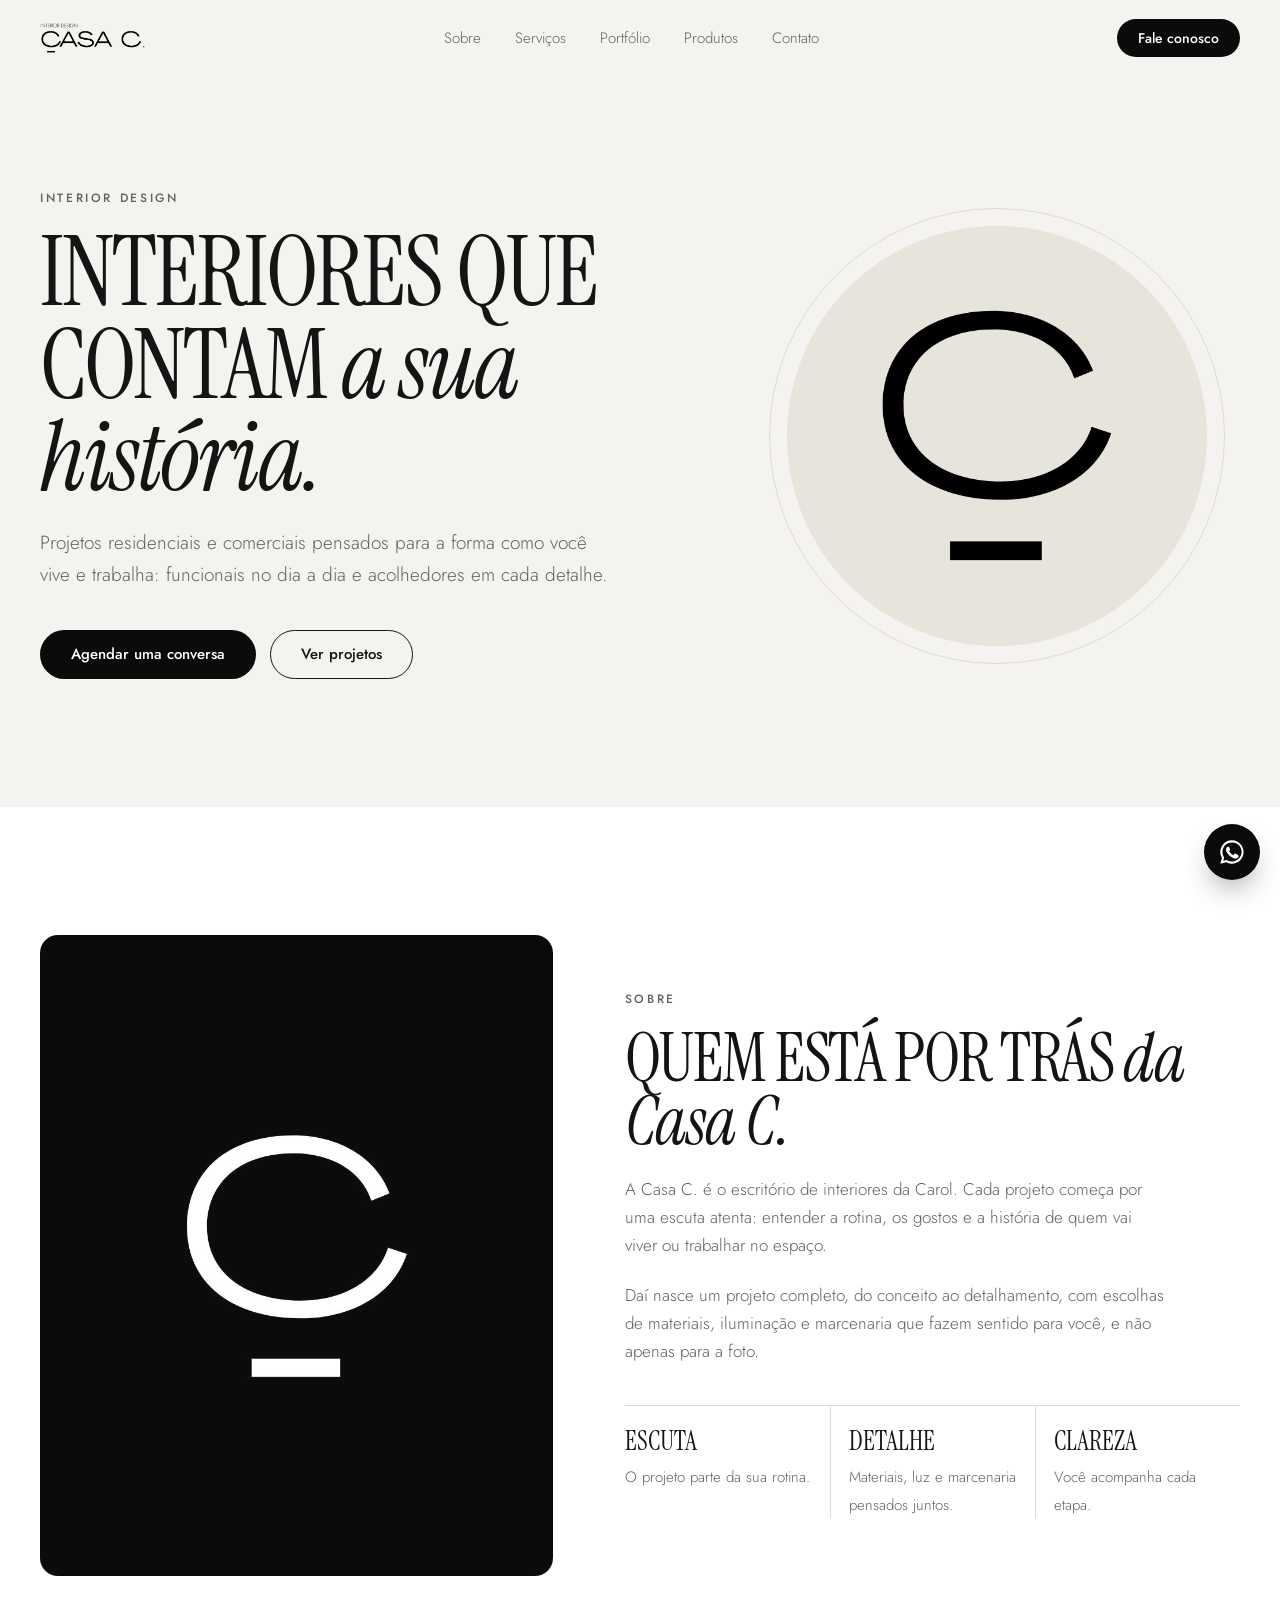
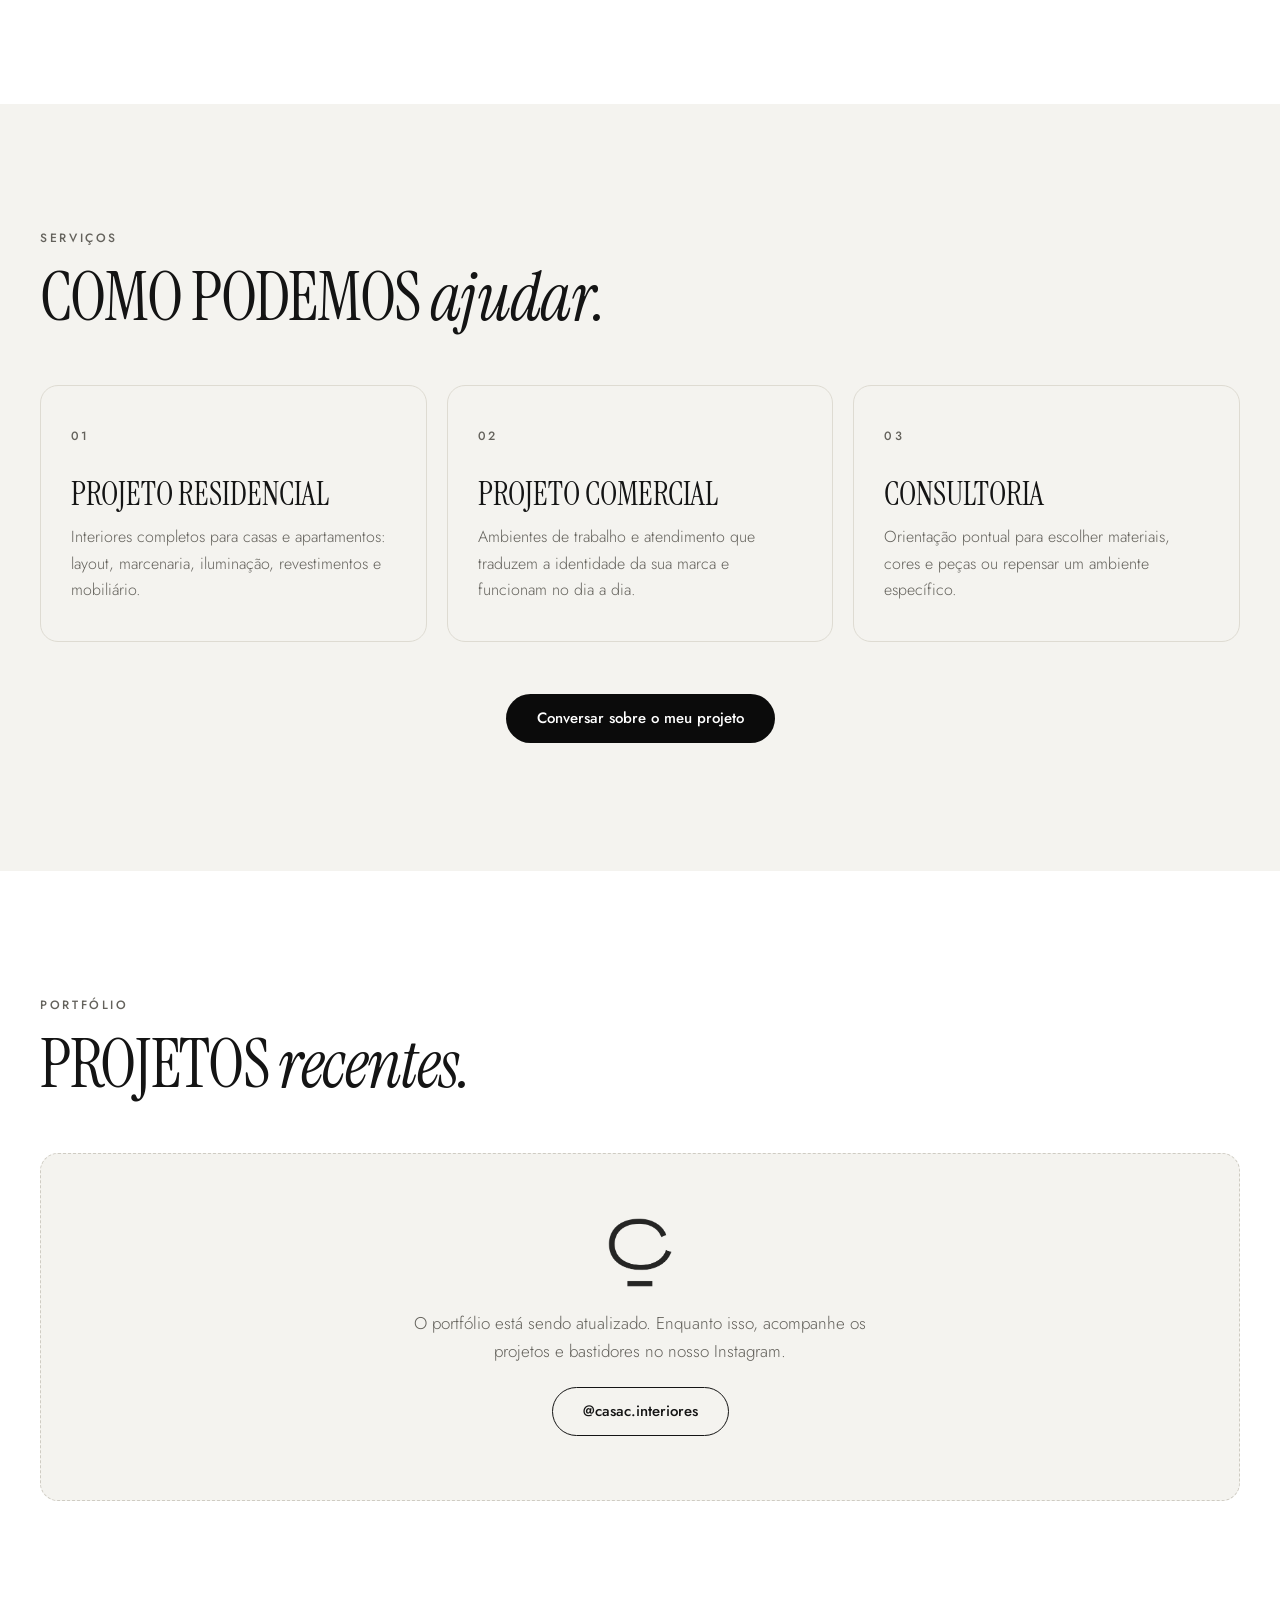
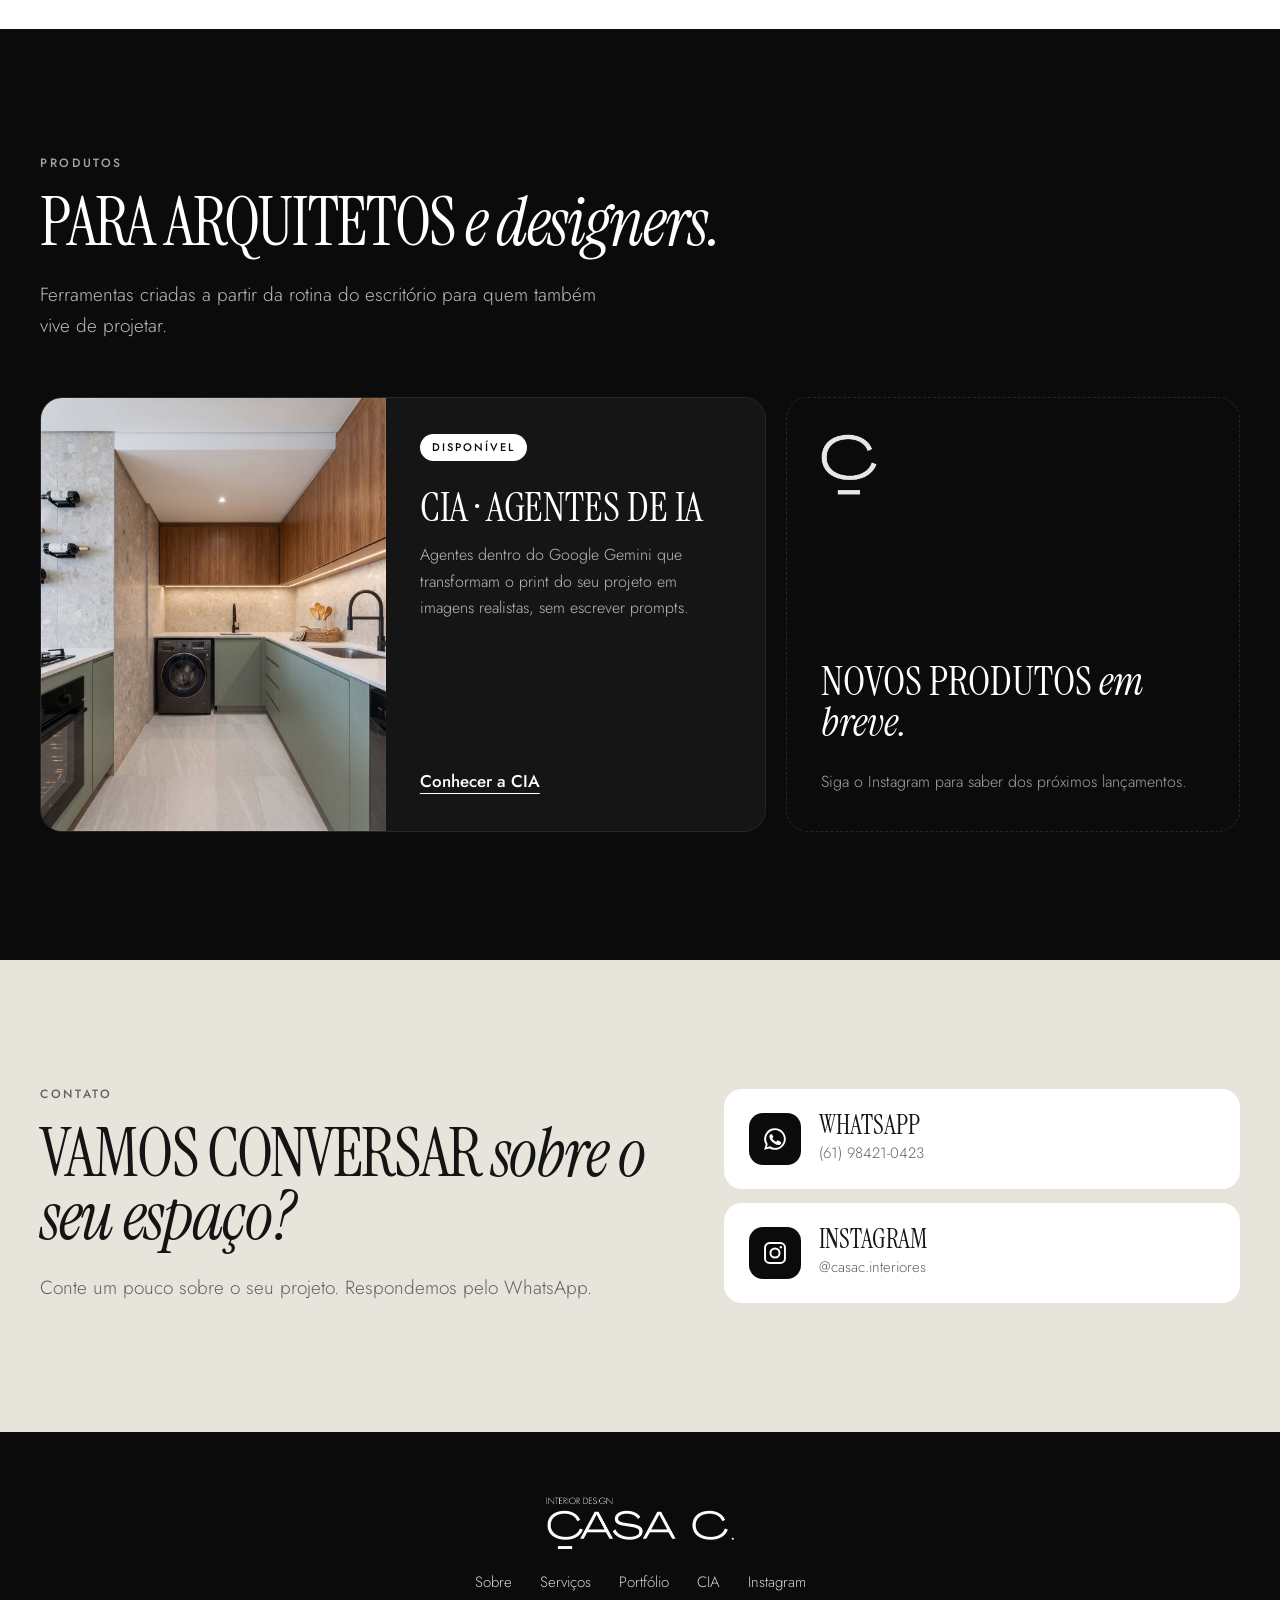
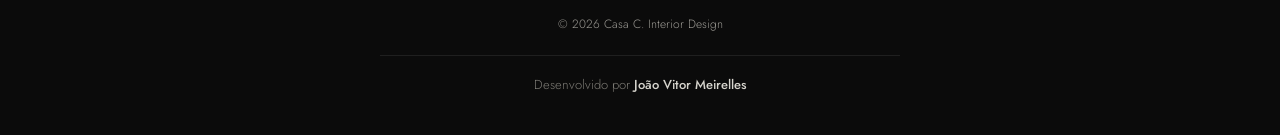
==== commit e947c6f3: "Site principal da Casa C. na raiz e landing CIA em /ciagems/ - Landing da CIA movida para ciagems/ (" ====
--- a/index.html
+++ b/index.html
@@ -3,381 +3,172 @@
 <head>
   <meta charset="utf-8">
   <meta name="viewport" content="width=device-width, initial-scale=1">
-  <title>CIA · Agentes de IA para arquitetos</title>
-  <meta name="description" content="Transforme seus projetos em imagens realistas em segundos, não em horas. A CIA reúne agentes de inteligência artificial dentro do Gemini, para arquitetos e designers de interiores.">
-  <meta name="theme-color" content="#000000">
+  <title>Casa C. Interior Design · Projetos de interiores</title>
+  <meta name="description" content="Casa C. Interior Design: projetos de interiores residenciais e comerciais pensados para a sua rotina. Conheça também a CIA, agentes de IA para arquitetos.">
+  <meta name="theme-color" content="#f4f3ef">
+  <link rel="canonical" href="https://casacinteriores.com.br/">
   <meta property="og:type" content="website">
-  <meta property="og:title" content="CIA · Agentes de IA para arquitetos">
-  <meta property="og:description" content="Agentes de IA no Google Gemini que transformam o print do seu projeto em imagem realista.">
-  <meta property="og:image" content="assets/img/og-cover.jpg">
-  <link rel="icon" href="assets/img/icon.svg" type="image/svg+xml">
+  <meta property="og:title" content="Casa C. Interior Design">
+  <meta property="og:description" content="Projetos de interiores pensados para a sua rotina.">
+  <meta property="og:url" content="https://casacinteriores.com.br/">
+  <link rel="icon" href="img/casa-c-monograma.png" type="image/png">
 
   <link rel="preconnect" href="https://fonts.googleapis.com">
   <link rel="preconnect" href="https://fonts.gstatic.com" crossorigin>
-  <link rel="stylesheet" href="https://fonts.googleapis.com/css2?family=Instrument+Serif:ital@0;1&family=Jost:wght@300;400;500;600&family=DM+Mono:wght@400;500&display=swap">
-  <link rel="preload" as="image" href="assets/img/sala-depois.jpg">
-  <link rel="stylesheet" href="css/styles.css">
+  <link rel="stylesheet" href="https://fonts.googleapis.com/css2?family=Instrument+Serif:ital@0;1&family=Jost:wght@300;400;500;600&display=swap">
+  <link rel="stylesheet" href="css/site.css">
 </head>
 <body>
-  <!-- Ícone oficial (colchetes + cubo) reutilizado na página -->
-  <svg width="0" height="0" style="position:absolute" aria-hidden="true">
-    <symbol id="cia-icon" viewBox="0 0 100 100">
-      <path d="M18 36V18h18M64 18h18v18M82 64v18H64M36 82H18V64" fill="none" stroke="currentColor" stroke-width="4"/>
-      <path d="M50 37.5l14.5 7.3L50 52.2l-14.5-7.4z M34 48.6l14.2 7.4V71L34 62.8z M66 48.6L51.8 56V71L66 62.8z" fill="currentColor"/>
-    </symbol>
-    <symbol id="wa-icon" viewBox="0 0 24 24">
-      <path fill="currentColor" d="M12 2a10 10 0 00-8.6 15.1L2 22l5-1.3A10 10 0 1012 2zm0 18.2a8.2 8.2 0 01-4.2-1.2l-.3-.2-3 .8.8-2.9-.2-.3A8.2 8.2 0 1112 20.2zm4.5-6.1c-.2-.1-1.5-.7-1.7-.8s-.4-.1-.6.1-.7.8-.8 1-.3.2-.5.1a6.7 6.7 0 01-3.3-2.9c-.3-.4.3-.4.7-1.3a.5.5 0 000-.5l-.8-1.8c-.2-.5-.4-.4-.6-.4h-.5a1 1 0 00-.7.3 3 3 0 00-.9 2.2 5.2 5.2 0 001.1 2.8 11.9 11.9 0 004.6 4c1.7.7 2.4.8 3.2.7a2.8 2.8 0 001.8-1.3 2.3 2.3 0 00.2-1.3c-.1-.1-.3-.2-.5-.3z"/>
-    </symbol>
-  </svg>
-
-  <!-- ===================== HEADER ===================== -->
+  <!-- ===================== CABEÇALHO ===================== -->
   <header class="header" id="topo">
     <div class="container header__inner">
-      <a href="#topo" class="header__brand" aria-label="CIA — início">
-        <span class="brand-mark"><svg aria-hidden="true"><use href="#cia-icon"/></svg></span>
+      <a href="#topo" class="header__brand" aria-label="Casa C. Interior Design — início">
+        <img src="img/casa-c-logo.png" alt="Casa C. Interior Design" width="750" height="214">
       </a>
       <nav class="header__nav" aria-label="Principal">
-        <a href="#antes-depois">Antes e depois</a>
-        <a href="#como-funciona">Como funciona</a>
-        <a href="#agentes">Agentes</a>
-        <a href="#preco">Preço</a>
-        <a href="#faq">Dúvidas</a>
+        <a href="#sobre">Sobre</a>
+        <a href="#servicos">Serviços</a>
+        <a href="#portfolio">Portfólio</a>
+        <a href="#produtos">Produtos</a>
+        <a href="#contato">Contato</a>
       </nav>
-      <div class="header__ctas">
-        <a href="https://chat.whatsapp.com/DmMdWaeo3gD4I7mkdmJ39l" class="header__link js-community" target="_blank" rel="noopener">Comunidade no WhatsApp</a>
-        <a href="#preco" class="btn btn--dark btn--sm">Comprar agora</a>
-      </div>
+      <a href="#contato" class="btn btn--dark btn--sm js-whatsapp" target="_blank" rel="noopener">Fale conosco</a>
     </div>
   </header>
 
   <main>
     <!-- ===================== HERO ===================== -->
     <section class="hero">
-      <div class="container">
+      <div class="container hero__grid">
         <div class="hero__copy reveal">
-          <p class="eyebrow"><span class="dot"></span> CIA</p>
-          <h1 class="display">Agentes de IA<br>para arquitetos</h1>
-          <p class="hero__sub">Transforme seus projetos em imagens realistas <em>em segundos, não em horas.</em></p>
-          <p class="lead">A CIA reúne agentes de inteligência artificial dentro do Gemini (por enquanto), para transformar seus projetos em imagens incríveis. E funciona com diferentes programas de modelagem 3D, não apenas SketchUp.</p>
+          <p class="eyebrow">Interior Design</p>
+          <h1 class="display">Interiores que contam <em>a sua história.</em></h1>
+          <p class="lead">Projetos residenciais e comerciais pensados para a forma como você vive e trabalha: funcionais no dia a dia e acolhedores em cada detalhe.</p>
           <div class="hero__ctas">
-            <a href="#preco" class="btn btn--green">Comprar agora <span aria-hidden="true">→</span></a>
-            <a href="https://chat.whatsapp.com/DmMdWaeo3gD4I7mkdmJ39l" class="btn btn--ghost js-community" target="_blank" rel="noopener"><svg class="btn__icon" aria-hidden="true"><use href="#wa-icon"/></svg> Entrar na comunidade</a>
+            <a href="#contato" class="btn btn--dark js-whatsapp" target="_blank" rel="noopener">Agendar uma conversa</a>
+            <a href="#portfolio" class="btn btn--ghost">Ver projetos</a>
           </div>
         </div>
-
-        <!-- Palco central: vídeo do agente com as imagens de antes/depois por trás -->
-        <div class="stage" aria-label="Demonstração: do print à imagem realista">
-          <figure class="stage__card stage__card--before reveal">
-            <figcaption class="stage__label mono">Antes · Print</figcaption>
-            <img src="assets/img/sala-antes.jpg" alt="Print do SketchUp de uma sala com poltrona e painel de madeira" width="648" height="809">
-          </figure>
-
-          <span class="stage__arrow" aria-hidden="true">→</span>
-
-          <div class="device reveal">
-            <div class="device__bar">
-              <span class="device__logo"><svg aria-hidden="true"><use href="#cia-icon"/></svg></span>
-              <span class="device__title">CIA<small>Fotografia</small></span>
-            </div>
-            <div class="device__tabs mono" role="group" aria-label="Ir para a etapa do vídeo">
-              <button type="button" class="is-active" data-step="0">1 · Enviar</button>
-              <button type="button" data-step="1">2 · IA processa</button>
-              <button type="button" data-step="2">3 · Resultado</button>
-            </div>
-            <div class="device__screen">
-              <video class="js-loop" muted loop playsinline preload="none" aria-label="Vídeo do agente CIA Fotografia transformando um print em imagem realista">
-                <source data-src="assets/video/cia-fotografia-na-pratica.mov" type='video/mp4; codecs="hvc1"'>
-                <source data-src="assets/video/cia-fotografia-na-pratica-h264.mp4" type="video/mp4">
-              </video>
-            </div>
-            <div class="player" aria-label="Controles do vídeo">
-              <button type="button" class="player__btn js-back" aria-label="Voltar 5 segundos">
-                <svg viewBox="0 0 24 24"><path d="M11 7L6 12l5 5M18 7l-5 5 5 5"/></svg>
-              </button>
-              <button type="button" class="player__btn player__btn--main js-toggle" aria-label="Pausar">
-                <svg class="i-pause" viewBox="0 0 24 24"><path d="M8 5v14M16 5v14"/></svg>
-                <svg class="i-play" viewBox="0 0 24 24"><path d="M7 4.5v15l12-7.5z" fill="currentColor"/></svg>
-              </button>
-              <button type="button" class="player__btn js-restart" aria-label="Voltar ao início">
-                <svg viewBox="0 0 24 24"><path d="M4 12a8 8 0 108-8 8.5 8.5 0 00-6 2.5L4 8.5M4 4v4.5h4.5"/></svg>
-              </button>
-              <input type="range" class="player__bar js-seek" min="0" max="1000" value="0" step="1" aria-label="Posição do vídeo">
-              <span class="player__time mono js-time">0:00</span>
-            </div>
-          </div>
-
-          <span class="stage__arrow" aria-hidden="true">→</span>
-
-          <figure class="stage__card stage__card--after reveal">
-            <figcaption class="stage__label stage__label--green mono">Depois · CIA</figcaption>
-            <img src="assets/img/sala-depois.jpg" alt="Imagem fotorrealista da mesma sala gerada pela CIA" width="1031" height="1280">
-          </figure>
-        </div>
-
-        <ul class="hero__proof">
-          <li>Agentes do Google Gemini</li>
-          <li>Sem prompts</li>
-          <li>Funciona com SketchUp e outros programas 3D</li>
-          <li>Roda no navegador, sem placa de vídeo</li>
-        </ul>
-      </div>
-    </section>
-
-    <!-- ===================== ANTES E DEPOIS ===================== -->
-    <section class="section" id="antes-depois">
-      <div class="container">
-        <header class="section__head reveal">
-          <p class="eyebrow"><span class="dot"></span> Antes e depois</p>
-          <h2 class="display display--md">Do print <em>à imagem realista.</em></h2>
-          <p class="lead">Arraste a divisória de cada imagem para comparar. Projetos reais transformados pelos agentes CIA.</p>
-        </header>
-
-        <div class="compares" id="compares">
-          <!-- preenchido por js/main.js -->
-        </div>
-
-        <h3 class="gallery__title reveal">Mais resultados <span>· toque ou passe o mouse para ver o print original</span></h3>
-        <div class="gallery">
-          <!-- preenchido por js/main.js -->
-        </div>
-
-        <div class="center reveal">
-          <a href="#preco" class="btn btn--dark">QUERO ESSE RESULTADO NOS MEUS PROJETOS</a>
+        <div class="hero__mark reveal" aria-hidden="true">
+          <img src="img/casa-c-monograma.png" alt="" width="392" height="426">
         </div>
       </div>
     </section>
 
-    <!-- ===================== DOR / PROPOSTA ===================== -->
-    <section class="section section--dark">
-      <div class="container split">
-        <div class="reveal">
-          <p class="eyebrow eyebrow--light">Por que a CIA</p>
-          <h2 class="display display--md"><span class="text-green">Você faz o projeto.</span><br><em>A CIA te ajuda com o resto.</em></h2>
-          <p class="lead lead--light">Terceirizar render custa caro e atrasa a apresentação. Aprender um software de render toma semanas. A CIA encurta esse caminho: do print à imagem que vende o projeto.</p>
+    <!-- ===================== SOBRE ===================== -->
+    <!-- Texto provisório: revise com a história real da Carol e do escritório. -->
+    <section class="section section--white" id="sobre">
+      <div class="container about">
+        <div class="about__visual reveal" aria-hidden="true">
+          <img src="img/casa-c-monograma-branco.png" alt="" width="390" height="426">
         </div>
-        <ul class="nolist reveal">
-          <li><em>Sem</em> configurar iluminação</li>
-          <li><em>Sem</em> configurar materiais</li>
-          <li><em>Sem</em> escrever prompts</li>
-          <li><em>Sem</em> perder horas com render</li>
-        </ul>
-      </div>
-    </section>
-
-    <!-- ===================== COMO FUNCIONA ===================== -->
-    <section class="section" id="como-funciona">
-      <div class="container">
-        <header class="section__head reveal">
-          <p class="eyebrow"><span class="dot"></span> Como funciona</p>
-          <h2 class="display display--md">Três passos. <em>Nenhum prompt.</em></h2>
-        </header>
-
-        <ol class="steps">
-          <li class="step reveal">
-            <span class="step__num mono">01</span>
-            <div class="step__icon"><svg viewBox="0 0 24 24"><path d="M4 16v3a1 1 0 001 1h14a1 1 0 001-1v-3M12 4v11M7.5 8.5L12 4l4.5 4.5"/></svg></div>
-            <h3>Exporte a imagem</h3>
-            <p>Exporte a vista do SketchUp (ou de outro programa 3D) e envie ao agente.</p>
-          </li>
-          <li class="step reveal">
-            <span class="step__num mono">02</span>
-            <div class="step__icon"><svg viewBox="0 0 24 24"><path d="M12 3l1.8 5.2L19 10l-5.2 1.8L12 17l-1.8-5.2L5 10l5.2-1.8zM19 16l.8 2.2L22 19l-2.2.8L19 22l-.8-2.2L16 19l2.2-.8z"/></svg></div>
-            <h3>O agente CIA processa</h3>
-            <p>O agente CIA já vem treinado: interpreta materiais, luz e composição e orienta o Gemini a gerar a cena sem que você precise descrever nada.</p>
-          </li>
-          <li class="step reveal">
-            <span class="step__num mono">03</span>
-            <div class="step__icon"><svg viewBox="0 0 24 24"><path d="M20 6L9 17l-5-5"/></svg></div>
-            <h3>Receba a imagem realista</h3>
-            <p>Em segundos, uma nova imagem fotorrealista mantendo o layout do seu projeto, pronta para apresentar ao cliente ou publicar.</p>
-          </li>
-        </ol>
-      </div>
-    </section>
-
-    <!-- ===================== AGENTES ===================== -->
-    <section class="section section--cream" id="agentes">
-      <div class="container">
-        <header class="section__head reveal">
-          <p class="eyebrow"><span class="dot"></span> Os agentes</p>
-          <h2 class="display display--md">Um time de IA <em>para cada etapa da apresentação.</em></h2>
-          <p class="lead">Cada agente resolve uma etapa: do render fotorrealista ao moodboard, à luz e à humanização da cena.</p>
-        </header>
-
-        <div class="agents">
-          <article class="agent reveal"><span class="tag mono">Favorito</span><svg class="agent__icon"><use href="#cia-icon"/></svg><h3>CIA Fotografia</h3><p>Transforma um print do SketchUp em uma imagem fotorrealista, mantendo layout, proporções e materiais do projeto.</p></article>
-          <article class="agent reveal"><svg class="agent__icon"><use href="#cia-icon"/></svg><h3>CIA Novo Olhar</h3><p>Cria novos ângulos e perspectivas a partir de uma única imagem, gerando diferentes enquadramentos automaticamente.</p></article>
-          <article class="agent reveal"><svg class="agent__icon"><use href="#cia-icon"/></svg><h3>CIA Aprimorar</h3><p>Melhora automaticamente a qualidade dos seus renders, deixando as imagens mais nítidas e realistas.</p></article>
-          <article class="agent reveal"><svg class="agent__icon"><use href="#cia-icon"/></svg><h3>CIA Moodboard</h3><p>Gera um moodboard completo a partir de uma única imagem, facilitando a apresentação do conceito.</p></article>
-          <article class="agent reveal"><svg class="agent__icon"><use href="#cia-icon"/></svg><h3>CIA Mood Light</h3><p>Altera a iluminação e o clima da imagem, criando diferentes cenários e atmosferas.</p></article>
-          <article class="agent reveal"><svg class="agent__icon"><use href="#cia-icon"/></svg><h3>CIA Humanizar</h3><p>Adiciona pessoas e elementos de humanização, deixando as cenas mais naturais e atrativas.</p></article>
+        <div class="about__text reveal">
+          <p class="eyebrow">Sobre</p>
+          <h2 class="display display--md">Quem está por trás <em>da Casa C.</em></h2>
+          <p>A Casa C. é o escritório de interiores da Carol. Cada projeto começa por uma escuta atenta: entender a rotina, os gostos e a história de quem vai viver ou trabalhar no espaço.</p>
+          <p>Daí nasce um projeto completo, do conceito ao detalhamento, com escolhas de materiais, iluminação e marcenaria que fazem sentido para você, e não apenas para a foto.</p>
+          <ul class="about__values">
+            <li><strong>Escuta</strong><span>O projeto parte da sua rotina.</span></li>
+            <li><strong>Detalhe</strong><span>Materiais, luz e marcenaria pensados juntos.</span></li>
+            <li><strong>Clareza</strong><span>Você acompanha cada etapa.</span></li>
+          </ul>
         </div>
       </div>
     </section>
 
-    <!-- ===================== COMO COMPRAR ===================== -->
-    <section class="section section--dark" id="comprar">
+    <!-- ===================== SERVIÇOS ===================== -->
+    <!-- Revise os serviços conforme o que a Casa C. oferece. -->
+    <section class="section" id="servicos">
       <div class="container">
         <header class="section__head reveal">
-          <p class="eyebrow eyebrow--light"><span class="dot"></span> Como comprar</p>
-          <h2 class="display display--md">Acesso aos agentes <em>em três passos.</em></h2>
+          <p class="eyebrow">Serviços</p>
+          <h2 class="display display--md">Como podemos <em>ajudar.</em></h2>
         </header>
-        <ol class="buy-steps">
-          <li class="reveal"><p>Clique em <strong>Comprar agora</strong> e escolha os agentes de IA que deseja adquirir.</p></li>
-          <li class="reveal"><p>Siga as instruções do checkout seguro para <strong>finalizar o pagamento</strong>.</p></li>
-          <li class="reveal"><p>Após a confirmação, você recebe <strong>acesso à plataforma</strong> com aulas, tutoriais e os links dos seus agentes.</p></li>
-        </ol>
+        <div class="services">
+          <article class="service reveal">
+            <span class="service__num">01</span>
+            <h3>Projeto residencial</h3>
+            <p>Interiores completos para casas e apartamentos: layout, marcenaria, iluminação, revestimentos e mobiliário.</p>
+          </article>
+          <article class="service reveal">
+            <span class="service__num">02</span>
+            <h3>Projeto comercial</h3>
+            <p>Ambientes de trabalho e atendimento que traduzem a identidade da sua marca e funcionam no dia a dia.</p>
+          </article>
+          <article class="service reveal">
+            <span class="service__num">03</span>
+            <h3>Consultoria</h3>
+            <p>Orientação pontual para escolher materiais, cores e peças ou repensar um ambiente específico.</p>
+          </article>
+        </div>
         <div class="center reveal">
-          <a href="#preco" class="btn btn--green">Comprar agora <span aria-hidden="true">→</span></a>
-          <p class="buy-note">Pagamento processado pela Kirvano. Ficou com dúvida? <a href="https://chat.whatsapp.com/DmMdWaeo3gD4I7mkdmJ39l" class="js-community" target="_blank" rel="noopener">Pergunte na nossa comunidade do WhatsApp</a>.</p>
+          <a href="#contato" class="btn btn--dark js-whatsapp" target="_blank" rel="noopener">Conversar sobre o meu projeto</a>
         </div>
       </div>
     </section>
 
-    <!-- ===================== DIFERENCIAL ===================== -->
-    <section class="section" id="diferencial">
+    <!-- ===================== PORTFÓLIO ===================== -->
+    <section class="section section--white" id="portfolio">
       <div class="container">
         <header class="section__head reveal">
-          <p class="eyebrow"><span class="dot"></span> Diferencial</p>
-          <h2 class="display display--md">Por que o Pack CIA <em>é diferente?</em></h2>
-          <p class="lead">Agentes de inteligência artificial desenvolvidos para a rotina de arquitetos e designers de interiores, que transformam seus prints de modelagem em imagens incríveis, sem complicação e sem precisar dominar prompts.</p>
-          <p class="diff__motto">Criado por quem entende de projetos, para quem vive de projetar.</p>
+          <p class="eyebrow">Portfólio</p>
+          <h2 class="display display--md">Projetos <em>recentes.</em></h2>
         </header>
+        <div class="portfolio" id="portfolioGrid" hidden></div>
+        <div class="portfolio-empty reveal" id="portfolioEmpty">
+          <img src="img/casa-c-monograma.png" alt="" width="392" height="426" aria-hidden="true">
+          <p>O portfólio está sendo atualizado. Enquanto isso, acompanhe os projetos e bastidores no nosso Instagram.</p>
+          <a href="#contato" class="btn btn--ghost js-instagram" target="_blank" rel="noopener">@casac.interiores</a>
+        </div>
+      </div>
+    </section>
 
-        <div class="diff">
-          <div class="diff__box diff__box--others reveal">
-            <h3 class="mono">Com outras ferramentas de IA</h3>
-            <ul>
-              <li>Você precisa escrever <strong>prompts complexos</strong> para conseguir o resultado desejado.</li>
-              <li>Cada ferramenta exige <strong>um processo diferente</strong> e pode consumir seu tempo.</li>
-              <li>Você pode gastar <strong>horas ajustando comandos</strong> até chegar ao resultado ideal.</li>
-              <li>Nem sempre o resultado <strong>respeita as características</strong> do seu projeto original.</li>
-            </ul>
-          </div>
-          <div class="diff__box diff__box--cia reveal">
-            <h3 class="mono">Com o Pack CIA</h3>
-            <ul>
-              <li><strong>Sem precisar escrever prompts:</strong> envie seu print e deixe o agente orientar o processo.</li>
-              <li><strong>Compatível com diferentes programas de modelagem:</strong> use seus prints, não importa qual software você utiliza.</li>
-              <li><strong>Diversas possibilidades em um só pack:</strong> transforme imagens em fotografias realistas, humanize cenas, explore novos ângulos, crie moodboards e muito mais.</li>
-              <li><strong>Mais agilidade para apresentar seus projetos:</strong> otimize seu fluxo de trabalho e dedique mais tempo à criação.</li>
-            </ul>
+    <!-- ===================== PRODUTOS ===================== -->
+    <section class="section section--dark" id="produtos">
+      <div class="container">
+        <header class="section__head reveal">
+          <p class="eyebrow eyebrow--light">Produtos</p>
+          <h2 class="display display--md">Para arquitetos <em>e designers.</em></h2>
+          <p class="lead lead--light">Ferramentas criadas a partir da rotina do escritório para quem também vive de projetar.</p>
+        </header>
+        <div class="products">
+          <a class="product product--cia reveal" href="ciagems/">
+            <div class="product__media">
+              <img src="ciagems/assets/img/cozinha-depois.jpg" alt="Cozinha fotorrealista gerada pelos agentes CIA" loading="lazy" width="1020" height="1280">
+            </div>
+            <div class="product__body">
+              <span class="product__tag">Disponível</span>
+              <h3>CIA · Agentes de IA</h3>
+              <p>Agentes dentro do Google Gemini que transformam o print do seu projeto em imagens realistas, sem escrever prompts.</p>
+              <span class="product__link">Conhecer a CIA</span>
+            </div>
+          </a>
+          <div class="product product--soon reveal">
+            <img src="img/casa-c-monograma-branco.png" alt="" width="390" height="426" aria-hidden="true">
+            <h3>Novos produtos <em>em breve.</em></h3>
+            <p>Siga o Instagram para saber dos próximos lançamentos.</p>
           </div>
         </div>
       </div>
     </section>
 
-    <!-- ===================== FEEDBACK (prints da comunidade) ===================== -->
-    <section class="section section--dark feedback" id="feedback">
-      <div class="container">
-        <header class="section__head reveal">
-          <p class="eyebrow eyebrow--light"><span class="dot"></span> Feedback</p>
-          <h2 class="display display--md">Resultado <em>dos alunos.</em></h2>
-          <p class="lead lead--light">Prints enviados na comunidade por quem já usa os agentes CIA.</p>
-        </header>
-      </div>
-      <div class="marquee" id="feedbackMarquee" aria-label="Prints de clientes no WhatsApp. Arraste para o lado para ver mais.">
-        <div class="marquee__track" id="feedbackTrack">
-          <!-- preenchido por js/main.js -->
+    <!-- ===================== CONTATO ===================== -->
+    <section class="section contact" id="contato">
+      <div class="container contact__grid">
+        <div class="reveal">
+          <p class="eyebrow">Contato</p>
+          <h2 class="display display--md">Vamos conversar <em>sobre o seu espaço?</em></h2>
+          <p class="lead">Conte um pouco sobre o seu projeto. Respondemos pelo WhatsApp.</p>
         </div>
-      </div>
-    </section>
-
-    <!-- ===================== PREÇO ===================== -->
-    <section class="section section--cream" id="preco">
-      <div class="container">
-        <header class="section__head reveal">
-          <p class="eyebrow"><span class="dot"></span> Investimento</p>
-          <h2 class="display display--md">Todos os agentes <em>em um só pack.</em></h2>
-        </header>
-
-        <article class="plan reveal">
-          <div class="plan__media" id="planCompare">
-            <!-- comparador preenchido por js/main.js -->
-          </div>
-
-          <div class="plan__body">
-            <p class="plan__tag mono">Pack completo</p>
-            <h3 class="plan__title">CIA · IA para arquitetos</h3>
-            <p class="plan__desc">Agentes de inteligência artificial dentro do Gemini que transformam os prints do seu projeto em imagens realistas, sem escrever prompts.</p>
-
-            <ul class="plan__list">
-              <li>6 agentes: Fotografia, Novo Olhar, Aprimorar, Moodboard, Mood Light e Humanizar</li>
-              <li>Acesso à plataforma com aulas completas e tutoriais</li>
-              <li><span>Links para usar seus agentes direto no Gemini<sup>**</sup></span></li>
-              <li>Funciona com SketchUp e outros programas de modelagem 3D</li>
-              <li>Comunidade no WhatsApp com a equipe CIA</li>
-              <li><strong>Garantia de 7 dias</strong></li>
-            </ul>
-
-            <div class="plan__price">
-              <div>
-                <p class="plan__installments"><span class="plan__times">12x de</span> <strong>R$ 15,14<sup>*</sup></strong></p>
-                <p class="plan__cash">ou <strong>R$ 147,00</strong> à vista</p>
-              </div>
-              <div class="buy-row">
-                <a href="https://pay.kirvano.com/f1d02b69-e7e2-480e-be9c-6d76dfe5c490" class="btn btn--green js-buy" target="_blank" rel="noopener">Quero a CIA <span aria-hidden="true">→</span></a>
-                <span class="gmail-hint"><svg viewBox="0 0 24 24" aria-hidden="true"><path fill="none" stroke="currentColor" stroke-width="2" stroke-linecap="round" stroke-linejoin="round" d="M12 22a10 10 0 100-20 10 10 0 000 20zM12 16v-4M12 8h.01"/></svg><span>No checkout, use um e-mail <strong>@gmail</strong></span></span>
-              </div>
-            </div>
-            <p class="plan__note">*Parcelado no cartão de crédito, com juros do parcelamento. Pagamento seguro pela Kirvano e acesso liberado após a confirmação.</p>
-            <p class="plan__note plan__note--tight">**Acesse os agentes pelo Gemini, conforme as condições do produto adquirido. A utilização está sujeita aos limites e à disponibilidade da plataforma.</p>
-          </div>
-        </article>
-      </div>
-    </section>
-
-    <!-- ===================== FAQ ===================== -->
-    <section class="section" id="faq">
-      <div class="container faq">
-        <header class="section__head section__head--left reveal">
-          <p class="eyebrow"><span class="dot"></span> Dúvidas frequentes</p>
-          <h2 class="display display--md">Antes de <em>começar.</em></h2>
-          <a href="https://chat.whatsapp.com/DmMdWaeo3gD4I7mkdmJ39l" class="btn btn--ghost js-community" target="_blank" rel="noopener"><svg class="btn__icon" aria-hidden="true"><use href="#wa-icon"/></svg> Tirar dúvidas na comunidade</a>
-        </header>
-        <div class="faq__list reveal">
-          <details open><summary>Preciso saber usar IA ou escrever prompt?</summary><p>Não. Os agentes são <strong>Gems do Gemini</strong> já configurados: você abre no navegador, envia a imagem exportada do seu 3D e recebe o resultado. <strong>Nenhum prompt, nenhum programa novo</strong>, nenhuma configuração.</p></details>
-          <details><summary>Funciona com qual programa de 3D?</summary><p>Com qualquer um: SketchUp, Revit, 3ds Max, Blender, Enscape, Lumion… O agente trabalha em cima da <strong>imagem exportada</strong>, então basta o seu 3D exportar uma imagem em boa resolução.</p></details>
-          <details><summary>Quando recebo meu acesso depois da compra?</summary><p>O acesso chega no seu e-mail, enviado em nome da <strong>Kirvano</strong> (a plataforma de pagamento), com o passo a passo de como entrar. Digite o e-mail certinho no checkout e use um <strong>@gmail</strong>. Se a mensagem não aparecer, procure na caixa de <strong>spam</strong> ou na <strong>lixeira</strong>.</p></details>
-          <details><summary>Posso comprar com qualquer e-mail?</summary><p><strong>Use um @gmail</strong>: os agentes são Gems do Gemini e a liberação vai direto para a conta Google desse e-mail. Se você já comprou com outro e-mail, avise na nossa <a href="https://chat.whatsapp.com/DmMdWaeo3gD4I7mkdmJ39l" class="js-community" target="_blank" rel="noopener">comunidade do WhatsApp</a> que a equipe ajuda.</p></details>
-          <details><summary>Como aprendo a usar os agentes?</summary><p>Dentro da plataforma: <strong>assista às aulas e aos tutoriais</strong>. Lá está explicado, passo a passo, como usar cada um dos 6 agentes e como exportar a imagem do seu 3D do jeito certo.</p></details>
-          <details><summary>Preciso de um computador potente?</summary><p>Não. O processamento acontece no Google Gemini, na nuvem. Você usa pelo <strong>navegador ou pelo celular</strong>.</p></details>
-          <details><summary>Tem garantia?</summary><p>Sim. Você tem <strong>7 dias de garantia</strong> a partir da compra.</p></details>
-          <details><summary>Como falo com a equipe?</summary><p>Todo o contato com a equipe CIA é feito pela nossa <strong>comunidade no WhatsApp</strong>. Lá você tira todas as suas dúvidas, antes e depois da compra.</p></details>
-        </div>
-      </div>
-    </section>
-
-    <!-- ===================== CTA FINAL / COMUNIDADE ===================== -->
-    <section class="section section--dark cta" id="comunidade">
-      <div class="container cta__grid">
-        <div class="reveal">
-          <svg class="cta__icon"><use href="#cia-icon"/></svg>
-          <h2 class="display display--md">Entre para a nossa <em>comunidade no WhatsApp.</em></h2>
-          <p class="lead lead--light">Todas as dúvidas são tiradas lá, e todo o contato com a equipe CIA acontece por lá.</p>
-          <ul class="cta__list">
-            <li>Tire suas dúvidas sobre os agentes</li>
-            <li>Fale direto com a equipe CIA</li>
-            <li>Suporte antes e depois da compra</li>
-          </ul>
-        </div>
-
-        <div class="community reveal">
-          <span class="community__icon"><svg aria-hidden="true"><use href="#wa-icon"/></svg></span>
-          <h3>Comunidade CIA</h3>
-          <p>Grupo oficial no WhatsApp para arquitetos e designers de interiores.</p>
-          <a href="https://chat.whatsapp.com/DmMdWaeo3gD4I7mkdmJ39l" class="btn btn--green btn--block js-community" target="_blank" rel="noopener">Entrar na comunidade</a>
-          <p class="community__buy">Já decidiu? <a href="#preco">Comprar agora</a></p>
-        </div>
-      </div>
-    </section>
-
-    <!-- ===================== AVISO IMPORTANTE ===================== -->
-    <section class="notice" aria-labelledby="noticeTitle">
-      <div class="container">
-        <div class="notice__box">
-          <p class="notice__title mono" id="noticeTitle"><svg viewBox="0 0 24 24" aria-hidden="true"><path fill="none" stroke="currentColor" stroke-width="2" stroke-linecap="round" stroke-linejoin="round" d="M10.3 3.9L1.8 18a2 2 0 001.7 3h17a2 2 0 001.7-3L13.7 3.9a2 2 0 00-3.4 0zM12 9v4M12 17h.01"/></svg> Aviso importante</p>
-          <p><strong>A IA muda o tempo todo.</strong> A CIA funciona com a inteligência artificial do Google Gemini, uma ferramenta de terceiros integrada ao seu funcionamento. Por isso, os recursos, os limites e a disponibilidade da plataforma <strong>podem sofrer alterações</strong> de acordo com a evolução desses serviços externos ao longo do tempo.</p>
+        <div class="contact__cards reveal">
+          <a class="contact__card js-whatsapp" href="#contato" target="_blank" rel="noopener">
+            <span class="contact__icon"><svg viewBox="0 0 24 24" aria-hidden="true"><path fill="currentColor" d="M12 2a10 10 0 00-8.6 15.1L2 22l5-1.3A10 10 0 1012 2zm0 18.2a8.2 8.2 0 01-4.2-1.2l-.3-.2-3 .8.8-2.9-.2-.3A8.2 8.2 0 1112 20.2zm4.5-6.1c-.2-.1-1.5-.7-1.7-.8s-.4-.1-.6.1-.7.8-.8 1-.3.2-.5.1a6.7 6.7 0 01-3.3-2.9c-.3-.4.3-.4.7-1.3a.5.5 0 000-.5l-.8-1.8c-.2-.5-.4-.4-.6-.4h-.5a1 1 0 00-.7.3 3 3 0 00-.9 2.2 5.2 5.2 0 001.1 2.8 11.9 11.9 0 004.6 4c1.7.7 2.4.8 3.2.7a2.8 2.8 0 001.8-1.3 2.3 2.3 0 00.2-1.3c-.1-.1-.3-.2-.5-.3z"/></svg></span>
+            <span><strong>WhatsApp</strong><small>(61) 98421-0423</small></span>
+          </a>
+          <a class="contact__card js-instagram" href="#contato" target="_blank" rel="noopener">
+            <span class="contact__icon"><svg viewBox="0 0 24 24" aria-hidden="true"><path fill="none" stroke="currentColor" stroke-width="1.8" d="M7 2.8h10A4.2 4.2 0 0121.2 7v10a4.2 4.2 0 01-4.2 4.2H7A4.2 4.2 0 012.8 17V7A4.2 4.2 0 017 2.8z"/><circle cx="12" cy="12" r="4.2" fill="none" stroke="currentColor" stroke-width="1.8"/><circle cx="17.4" cy="6.6" r="1.1" fill="currentColor"/></svg></span>
+            <span><strong>Instagram</strong><small>@casac.interiores</small></span>
+          </a>
         </div>
       </div>
     </section>
@@ -385,22 +176,24 @@
 
   <footer class="footer">
     <div class="container footer__inner">
-      <span class="footer__brand" role="img" aria-label="CIA"><span class="brand-mark"><svg aria-hidden="true"><use href="#cia-icon"/></svg></span></span>
-      <p>CIA · agentes de inteligência artificial para arquitetos e designers de interiores.</p>
-      <nav class="footer__links">
-        <a href="#antes-depois">Resultados</a>
-        <a href="#como-funciona">Como funciona</a>
-        <a href="https://chat.whatsapp.com/DmMdWaeo3gD4I7mkdmJ39l" class="js-community" target="_blank" rel="noopener">Comunidade</a>
-        <a href="#" id="instaLink" target="_blank" rel="noopener" hidden>Instagram</a>
+      <img src="img/casa-c-logo-branca.png" alt="Casa C. Interior Design" class="footer__logo" width="750" height="216" loading="lazy">
+      <nav class="footer__links" aria-label="Rodapé">
+        <a href="#sobre">Sobre</a>
+        <a href="#servicos">Serviços</a>
+        <a href="#portfolio">Portfólio</a>
+        <a href="ciagems/">CIA</a>
+        <a href="#contato" class="js-instagram" target="_blank" rel="noopener">Instagram</a>
       </nav>
-      <small>© <span id="year"></span> CIA. Google Gemini é marca registrada da Google LLC; a CIA não é afiliada ao Google.</small>
+      <small>© <span id="year">2026</span> Casa C. Interior Design</small>
       <p class="footer__credit">Desenvolvido por <strong>João Vitor Meirelles</strong></p>
     </div>
   </footer>
 
-  <a href="#preco" class="sticky-cta">Comprar agora</a>
+  <a href="#contato" class="whatsapp-float js-whatsapp" target="_blank" rel="noopener" aria-label="Conversar no WhatsApp">
+    <svg viewBox="0 0 24 24" aria-hidden="true"><path fill="currentColor" d="M12 2a10 10 0 00-8.6 15.1L2 22l5-1.3A10 10 0 1012 2zm0 18.2a8.2 8.2 0 01-4.2-1.2l-.3-.2-3 .8.8-2.9-.2-.3A8.2 8.2 0 1112 20.2zm4.5-6.1c-.2-.1-1.5-.7-1.7-.8s-.4-.1-.6.1-.7.8-.8 1-.3.2-.5.1a6.7 6.7 0 01-3.3-2.9c-.3-.4.3-.4.7-1.3a.5.5 0 000-.5l-.8-1.8c-.2-.5-.4-.4-.6-.4h-.5a1 1 0 00-.7.3 3 3 0 00-.9 2.2 5.2 5.2 0 001.1 2.8 11.9 11.9 0 004.6 4c1.7.7 2.4.8 3.2.7a2.8 2.8 0 001.8-1.3 2.3 2.3 0 00.2-1.3c-.1-.1-.3-.2-.5-.3z"/></svg>
+  </a>
 
   <script src="js/config.js"></script>
-  <script src="js/main.js" defer></script>
+  <script src="js/site.js" defer></script>
 </body>
 </html>
--- a/css/site.css
+++ b/css/site.css
@@ -0,0 +1,178 @@
+/* ============================================================
+   Casa C. Interior Design — site principal
+   Identidade monocromática: preto, branco, creme e cinzas quentes.
+   ============================================================ */
+:root {
+  --black: #0b0b0b;
+  --white: #fff;
+  --cream: #f4f3ef;
+  --sand: #e7e4dc;
+  --ink: #141414;
+  --muted: #64625c;
+  --line: #dedbd2;
+  --radius: 18px;
+  --serif: "Instrument Serif", "Times New Roman", serif;
+  --sans: "Jost", system-ui, -apple-system, "Segoe UI", sans-serif;
+}
+
+*, *::before, *::after { box-sizing: border-box; }
+html { scroll-behavior: smooth; -webkit-text-size-adjust: 100%; }
+body { margin: 0; background: var(--cream); color: var(--ink); font: 300 17px/1.65 var(--sans); overflow-x: hidden; }
+img { display: block; max-width: 100%; height: auto; }
+a { color: inherit; }
+h1, h2, h3, p { margin: 0; }
+[hidden] { display: none !important; }
+section[id] { scroll-margin-top: 64px; }
+
+.container { width: min(1200px, 100% - 40px); margin-inline: auto; }
+.center { text-align: center; margin-top: 52px; }
+
+/* ---------- Tipografia ---------- */
+.display { font: 400 clamp(48px, 7.6vw, 104px)/.95 var(--serif); letter-spacing: -.02em; text-transform: uppercase; }
+.display em { font-style: italic; text-transform: none; }
+.display--md { font-size: clamp(38px, 5.2vw, 68px); }
+.eyebrow { font: 500 12px/1 var(--sans); letter-spacing: .22em; text-transform: uppercase; color: var(--muted); margin-bottom: 22px; }
+.eyebrow--light { color: #a7a59e; }
+.lead { font-size: clamp(17px, 1.5vw, 19px); color: var(--muted); max-width: 52ch; margin-top: 24px; }
+.lead--light { color: #bdbbb4; }
+
+/* ---------- Botões ---------- */
+.btn { display: inline-flex; align-items: center; justify-content: center; gap: 10px; padding: 16px 30px; border-radius: 999px; font: 500 15px/1 var(--sans); text-decoration: none; border: 1.5px solid transparent; cursor: pointer; transition: transform .2s, background .2s, color .2s, border-color .2s; white-space: nowrap; }
+.btn:hover { transform: translateY(-2px); }
+.btn:focus-visible { outline: 3px solid var(--ink); outline-offset: 3px; }
+.btn--dark { background: var(--black); color: var(--white); }
+.btn--dark:hover { background: #2a2a2a; }
+.btn--ghost { border-color: var(--ink); color: var(--ink); background: transparent; }
+.btn--ghost:hover { background: var(--black); color: var(--white); }
+.btn--sm { padding: 11px 20px; font-size: 14px; }
+
+/* ---------- Cabeçalho ---------- */
+.header { position: sticky; top: 0; z-index: 50; background: var(--cream); border-bottom: 1px solid transparent; transition: border-color .3s, background .3s; }
+.header.is-scrolled { border-color: var(--line); }
+.header__inner { display: flex; align-items: center; justify-content: space-between; gap: 24px; height: 76px; }
+.header__brand img { height: 30px; width: auto; mix-blend-mode: multiply; } /* some com o fundo branco da imagem */
+.header__nav { display: flex; gap: 34px; }
+.header__nav a { text-decoration: none; font-size: 15px; color: var(--muted); transition: color .2s; }
+.header__nav a:hover { color: var(--ink); }
+
+/* ---------- Hero ---------- */
+.hero { padding: clamp(56px, 9vw, 120px) 0 clamp(72px, 10vw, 140px); }
+.hero__grid { display: grid; grid-template-columns: 1.35fr 1fr; gap: 56px; align-items: center; }
+.hero__ctas { display: flex; gap: 14px; flex-wrap: wrap; margin-top: 40px; }
+.hero__mark { justify-self: center; position: relative; width: min(420px, 100%); aspect-ratio: 1; border-radius: 50%; background: var(--sand); display: grid; place-items: center; }
+.hero__mark img { width: 56%; mix-blend-mode: multiply; }
+.hero__mark::after { content: ""; position: absolute; inset: -18px; border: 1px solid var(--line); border-radius: 50%; }
+
+/* ---------- Seções ---------- */
+.section { padding: clamp(84px, 10vw, 132px) 0; }
+.section--white { background: var(--white); }
+.section--dark { background: var(--black); color: var(--white); }
+.section__head { margin-bottom: 56px; max-width: 760px; }
+
+/* Sobre */
+.about { display: grid; grid-template-columns: 1fr 1.2fr; gap: 72px; align-items: center; }
+.about__visual { aspect-ratio: 4/5; border-radius: var(--radius); background: var(--black); display: grid; place-items: center; }
+.about__visual img { width: 44%; mix-blend-mode: screen; }
+.about__text > p:not(.eyebrow) { color: var(--muted); margin-top: 22px; max-width: 54ch; }
+.about__values { list-style: none; padding: 0; margin: 40px 0 0; display: grid; grid-template-columns: repeat(3, 1fr); gap: 0; border-top: 1px solid var(--line); }
+.about__values li { padding: 22px 18px 0 0; }
+.about__values li + li { padding-left: 18px; border-left: 1px solid var(--line); }
+.about__values strong { display: block; font: 400 26px/1 var(--serif); text-transform: uppercase; margin-bottom: 8px; }
+.about__values span { font-size: 15px; color: var(--muted); }
+
+/* Serviços */
+.services { display: grid; grid-template-columns: repeat(3, 1fr); gap: 20px; }
+.service { padding: 34px 30px 38px; border: 1px solid var(--line); border-radius: var(--radius); background: var(--cream); transition: border-color .25s, transform .25s, background .25s; }
+.service:hover { border-color: var(--ink); background: var(--white); transform: translateY(-3px); }
+.service__num { font: 500 12px/1 var(--sans); letter-spacing: .2em; color: var(--muted); }
+.service h3 { font: 400 32px/1 var(--serif); text-transform: uppercase; margin: 30px 0 14px; }
+.service p { color: var(--muted); font-size: 16px; }
+
+/* Portfólio */
+.portfolio { display: grid; grid-template-columns: repeat(3, 1fr); gap: 20px; }
+.work { margin: 0; }
+.work__img { overflow: hidden; border-radius: var(--radius); aspect-ratio: 4/5; background: var(--sand); }
+.work__img img { width: 100%; height: 100%; object-fit: cover; transition: transform .8s; }
+.work:hover .work__img img { transform: scale(1.04); }
+.work figcaption { display: flex; justify-content: space-between; gap: 12px; margin-top: 14px; }
+.work figcaption strong { font: 400 24px/1 var(--serif); text-transform: uppercase; }
+.work figcaption span { font-size: 13px; color: var(--muted); text-align: right; }
+.portfolio-empty { display: flex; flex-direction: column; align-items: center; text-align: center; gap: 22px; padding: 64px 24px; border: 1px dashed #cfccc3; border-radius: var(--radius); background: var(--cream); }
+.portfolio-empty img { width: 64px; mix-blend-mode: multiply; opacity: .85; }
+.portfolio-empty p { max-width: 46ch; color: var(--muted); }
+
+/* Produtos */
+.products { display: grid; grid-template-columns: 1.6fr 1fr; gap: 20px; }
+.product { border-radius: 22px; overflow: hidden; border: 1px solid #262626; }
+.product--cia { display: grid; grid-template-columns: 1fr 1.1fr; text-decoration: none; background: #151515; transition: border-color .3s, transform .3s; }
+.product--cia:hover { border-color: #7a7a7a; transform: translateY(-3px); }
+.product__media img { width: 100%; height: 100%; object-fit: cover; }
+.product__body { padding: 36px 34px; display: flex; flex-direction: column; }
+.product__tag { align-self: flex-start; font: 500 11px/1 var(--sans); letter-spacing: .18em; text-transform: uppercase; padding: 8px 12px; border-radius: 999px; background: var(--white); color: var(--black); }
+.product h3 { font: 400 clamp(32px, 3.2vw, 42px)/1 var(--serif); text-transform: uppercase; margin: 26px 0 14px; }
+.product h3 em { font-style: italic; text-transform: none; }
+.product__body p { color: #bdbbb4; font-size: 16px; }
+.product__link { margin-top: auto; padding-top: 28px; font-weight: 500; text-decoration: underline; text-underline-offset: 6px; }
+.product--soon { display: flex; flex-direction: column; justify-content: flex-end; padding: 36px 34px; background: transparent; border-style: dashed; }
+.product--soon img { width: 56px; margin-bottom: auto; opacity: .9; mix-blend-mode: screen; }
+.product--soon p { color: #a7a59e; margin-top: 12px; font-size: 16px; }
+
+/* Contato */
+.contact { background: var(--sand); }
+.contact__grid { display: grid; grid-template-columns: 1.2fr 1fr; gap: 64px; align-items: center; }
+.contact__cards { display: grid; gap: 14px; }
+.contact__card { display: flex; align-items: center; gap: 18px; padding: 22px 24px; border-radius: var(--radius); background: var(--white); text-decoration: none; border: 1px solid transparent; transition: border-color .25s, transform .25s; }
+.contact__card:hover { border-color: var(--ink); transform: translateY(-2px); }
+.contact__icon { width: 52px; height: 52px; border-radius: 14px; background: var(--black); color: var(--white); display: grid; place-items: center; flex: none; }
+.contact__icon svg { width: 26px; height: 26px; }
+.contact__card strong { display: block; font: 400 26px/1 var(--serif); text-transform: uppercase; }
+.contact__card small { font-size: 15px; color: var(--muted); }
+
+/* Rodapé */
+.footer { background: var(--black); color: #9b9993; padding: 64px 0 40px; }
+.footer__inner { display: grid; justify-items: center; gap: 20px; text-align: center; }
+.footer__logo { width: 190px; mix-blend-mode: screen; } /* some com o fundo preto da imagem */
+.footer__links { display: flex; flex-wrap: wrap; justify-content: center; gap: 10px 28px; }
+.footer__links a { text-decoration: none; color: #d6d4cd; font-size: 15px; }
+.footer__links a:hover { color: var(--white); }
+.footer small { font-size: 12px; }
+.footer__credit { font-size: 13px; color: #7d7b75; padding-top: 18px; border-top: 1px solid #1f1f1f; width: min(520px, 100%); }
+.footer__credit strong { color: #d6d4cd; font-weight: 500; }
+
+/* WhatsApp flutuante */
+.whatsapp-float { position: fixed; right: 20px; bottom: 20px; z-index: 60; width: 56px; height: 56px; border-radius: 50%; background: var(--black); color: var(--white); display: grid; place-items: center; box-shadow: 0 14px 30px -10px rgba(0,0,0,.45); transition: transform .2s; }
+.whatsapp-float:hover { transform: scale(1.06); }
+.whatsapp-float svg { width: 28px; height: 28px; }
+
+/* Entrada suave */
+.reveal { opacity: 0; transform: translateY(22px); transition: opacity .8s ease, transform .8s ease; }
+.reveal.is-in { opacity: 1; transform: none; }
+.no-js .reveal { opacity: 1; transform: none; }
+
+/* ============================================================
+   Responsivo
+   ============================================================ */
+@media (max-width: 1000px) {
+  .header__nav { display: none; }
+  .hero__grid, .about, .contact__grid, .products { grid-template-columns: 1fr; }
+  .hero__mark { width: min(300px, 70%); order: -1; }
+  .about__visual { max-width: 420px; }
+  .services, .portfolio { grid-template-columns: 1fr 1fr; }
+}
+@media (max-width: 640px) {
+  body { font-size: 16px; }
+  .container { width: calc(100% - 32px); }
+  .header__inner { height: 64px; }
+  .header__brand img { height: 24px; }
+  .hero__ctas .btn { width: 100%; }
+  .services, .portfolio { grid-template-columns: 1fr; }
+  .about__values { grid-template-columns: 1fr; }
+  .about__values li, .about__values li + li { padding: 18px 0; border-left: 0; border-bottom: 1px solid var(--line); }
+  .product--cia { grid-template-columns: 1fr; }
+  .product__media img { aspect-ratio: 4/3; }
+}
+@media (prefers-reduced-motion: reduce) {
+  html { scroll-behavior: auto; }
+  *, *::before, *::after { transition-duration: .01ms !important; }
+  .reveal { opacity: 1; transform: none; }
+}
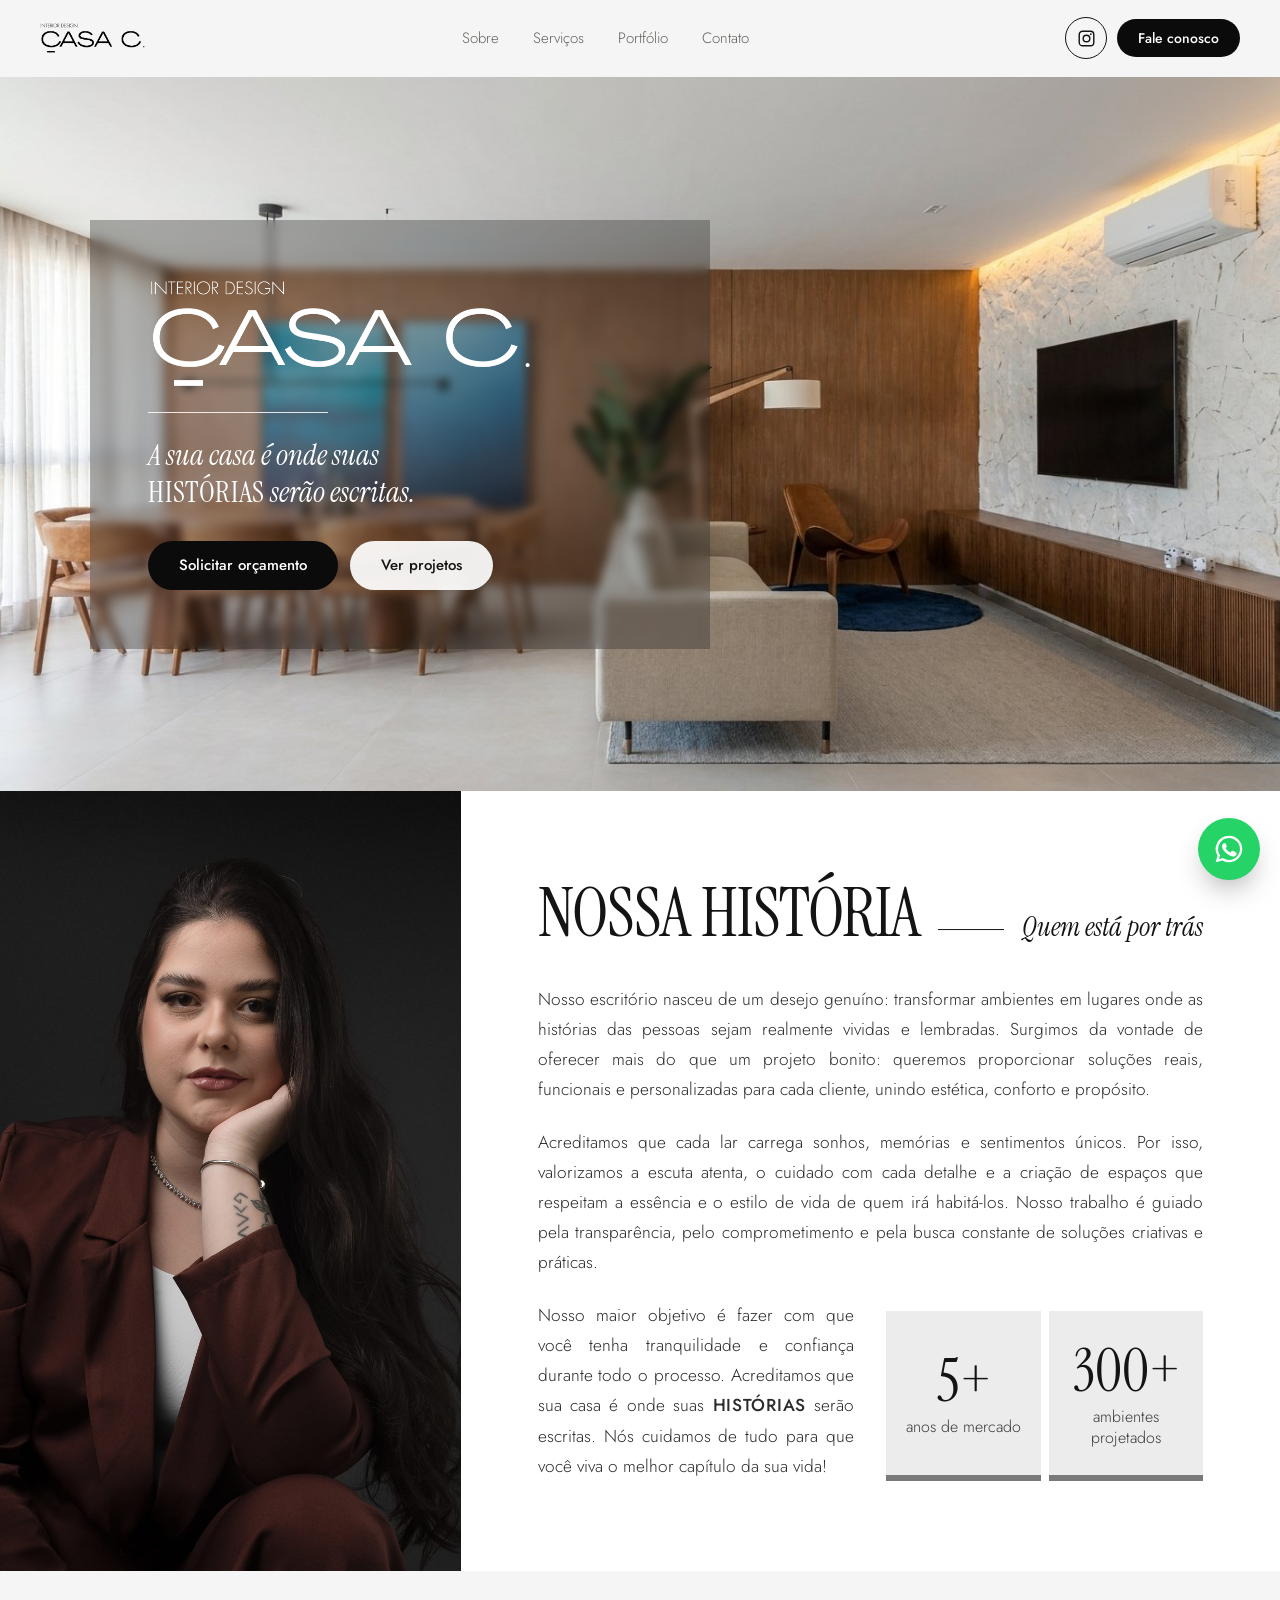
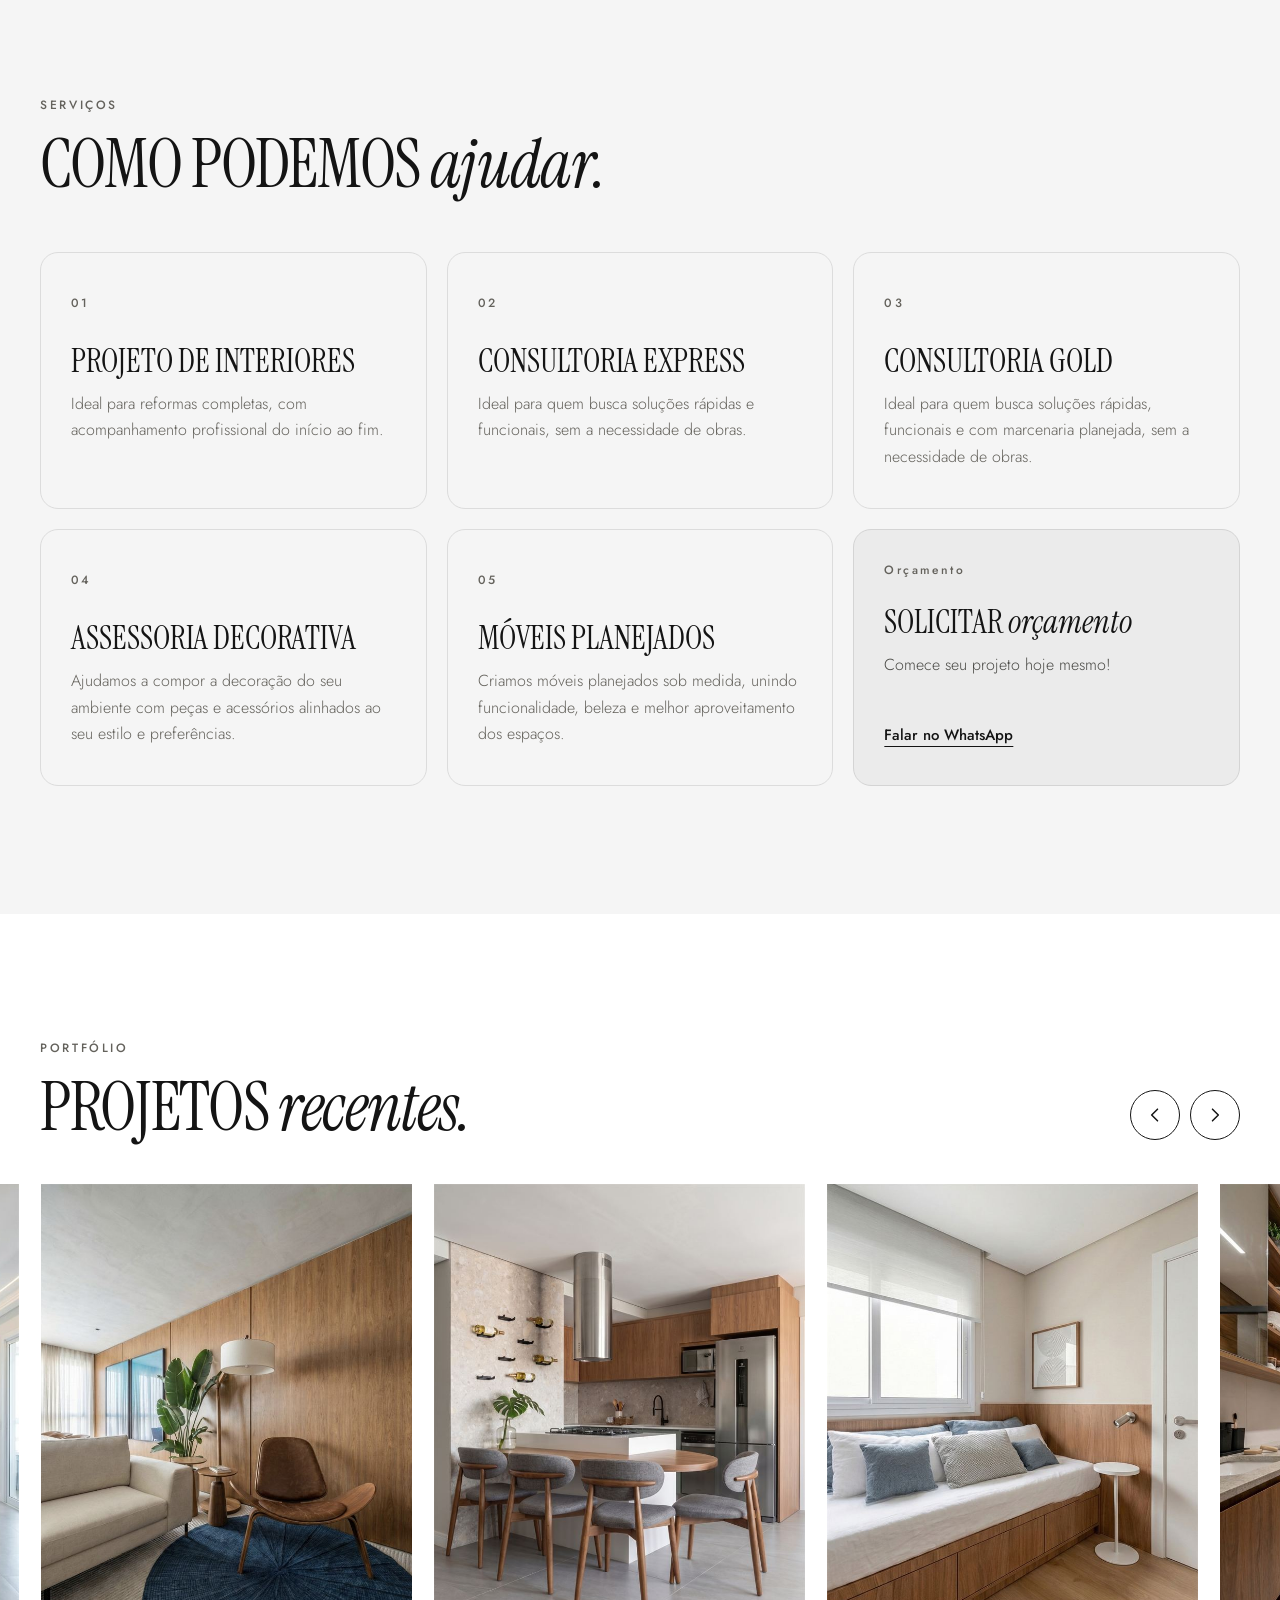
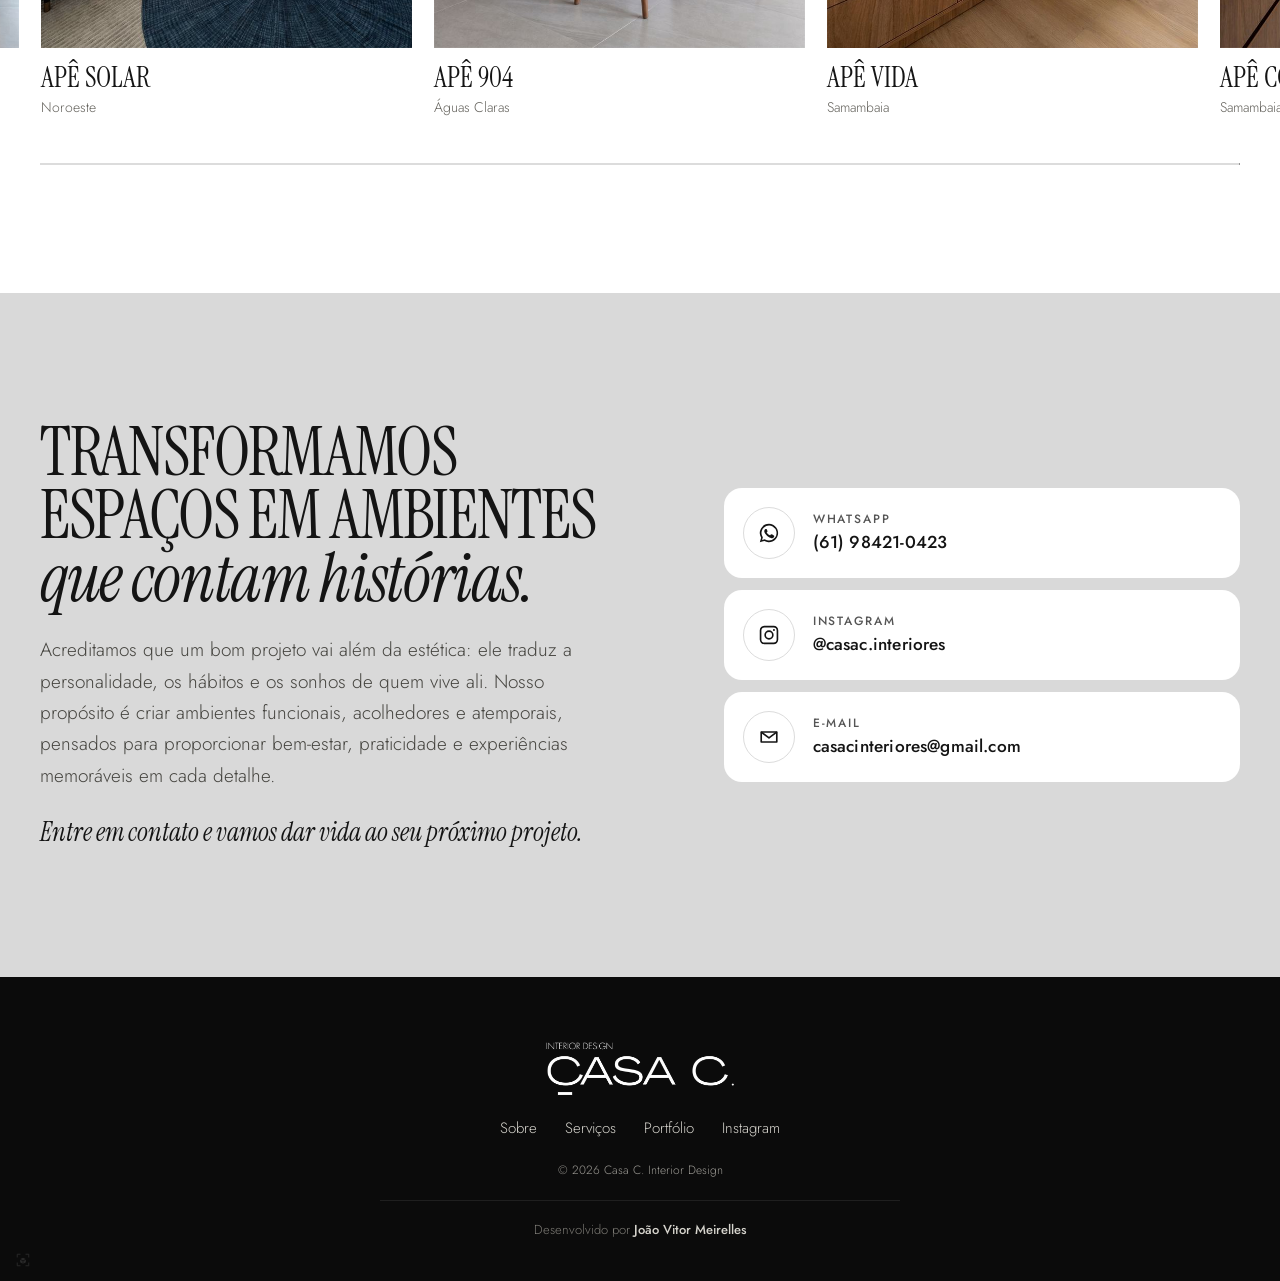
==== commit c6fd6250: "Site Casa C.: portfólio com página por projeto, novo hero, sobre e contato - Carrossel infinito do p" ====
--- a/index.html
+++ b/index.html
@@ -5,7 +5,7 @@
   <meta name="viewport" content="width=device-width, initial-scale=1">
   <title>Casa C. Interior Design · Projetos de interiores</title>
   <meta name="description" content="Casa C. Interior Design: projetos de interiores residenciais e comerciais pensados para a sua rotina. Conheça também a CIA, agentes de IA para arquitetos.">
-  <meta name="theme-color" content="#f4f3ef">
+  <meta name="theme-color" content="#f5f5f5">
   <link rel="canonical" href="https://casacinteriores.com.br/">
   <meta property="og:type" content="website">
   <meta property="og:title" content="Casa C. Interior Design">
@@ -29,55 +29,58 @@
         <a href="#sobre">Sobre</a>
         <a href="#servicos">Serviços</a>
         <a href="#portfolio">Portfólio</a>
-        <a href="#produtos">Produtos</a>
         <a href="#contato">Contato</a>
       </nav>
-      <a href="#contato" class="btn btn--dark btn--sm js-whatsapp" target="_blank" rel="noopener">Fale conosco</a>
+      <div class="header__actions">
+        <a href="#contato" class="header__icon js-instagram" target="_blank" rel="noopener" aria-label="Instagram da Casa C.">
+          <svg viewBox="0 0 24 24" aria-hidden="true"><path fill="none" stroke="currentColor" stroke-width="1.8" d="M7 2.8h10A4.2 4.2 0 0121.2 7v10a4.2 4.2 0 01-4.2 4.2H7A4.2 4.2 0 012.8 17V7A4.2 4.2 0 017 2.8z"/><circle cx="12" cy="12" r="4.2" fill="none" stroke="currentColor" stroke-width="1.8"/><circle cx="17.4" cy="6.6" r="1.1" fill="currentColor"/></svg>
+        </a>
+        <a href="#contato" class="btn btn--dark btn--sm js-whatsapp" target="_blank" rel="noopener">Fale conosco</a>
+      </div>
     </div>
   </header>
 
   <main>
-    <!-- ===================== HERO ===================== -->
+    <!-- ===================== HERO: foto inteira com a logo e os botões ===================== -->
     <section class="hero">
-      <div class="container hero__grid">
-        <div class="hero__copy reveal">
-          <p class="eyebrow">Interior Design</p>
-          <h1 class="display">Interiores que contam <em>a sua história.</em></h1>
-          <p class="lead">Projetos residenciais e comerciais pensados para a forma como você vive e trabalha: funcionais no dia a dia e acolhedores em cada detalhe.</p>
-          <div class="hero__ctas">
-            <a href="#contato" class="btn btn--dark js-whatsapp" target="_blank" rel="noopener">Agendar uma conversa</a>
-            <a href="#portfolio" class="btn btn--ghost">Ver projetos</a>
-          </div>
-        </div>
-        <div class="hero__mark reveal" aria-hidden="true">
-          <img src="img/casa-c-monograma.png" alt="" width="392" height="426">
+      <h1 class="sr-only">Casa C. Interior Design: projetos de interiores residenciais e comerciais</h1>
+      <div class="hero__center reveal">
+        <div class="hero__mark">
+          <img src="img/casa-c-logo-branca-transparente.png" alt="Casa C. Interior Design" width="750" height="214">
+        </div>
+        <span class="hero__rule" aria-hidden="true"></span>
+        <p class="hero__tagline">A sua casa é onde suas <strong>histórias</strong> serão escritas.</p>
+        <div class="hero__ctas">
+          <a href="#contato" class="btn btn--dark js-whatsapp" target="_blank" rel="noopener">Solicitar orçamento</a>
+          <a href="#portfolio" class="btn btn--light">Ver projetos</a>
         </div>
       </div>
     </section>
 
     <!-- ===================== SOBRE ===================== -->
-    <!-- Texto provisório: revise com a história real da Carol e do escritório. -->
-    <section class="section section--white" id="sobre">
-      <div class="container about">
-        <div class="about__visual reveal" aria-hidden="true">
-          <img src="img/casa-c-monograma-branco.png" alt="" width="390" height="426">
-        </div>
-        <div class="about__text reveal">
-          <p class="eyebrow">Sobre</p>
-          <h2 class="display display--md">Quem está por trás <em>da Casa C.</em></h2>
-          <p>A Casa C. é o escritório de interiores da Carol. Cada projeto começa por uma escuta atenta: entender a rotina, os gostos e a história de quem vai viver ou trabalhar no espaço.</p>
-          <p>Daí nasce um projeto completo, do conceito ao detalhamento, com escolhas de materiais, iluminação e marcenaria que fazem sentido para você, e não apenas para a foto.</p>
-          <ul class="about__values">
-            <li><strong>Escuta</strong><span>O projeto parte da sua rotina.</span></li>
-            <li><strong>Detalhe</strong><span>Materiais, luz e marcenaria pensados juntos.</span></li>
-            <li><strong>Clareza</strong><span>Você acompanha cada etapa.</span></li>
+    <section class="story" id="sobre">
+      <figure class="story__photo reveal">
+        <img src="img/carol.jpg" alt="Carol, designer de interiores da Casa C." width="1000" height="1500" loading="lazy">
+      </figure>
+      <div class="story__content reveal">
+        <header class="story__head">
+          <h2 class="story__title">Nossa história</h2>
+          <span class="story__rule" aria-hidden="true"></span>
+          <p class="story__kicker">Quem está por trás</p>
+        </header>
+        <p>Nosso escritório nasceu de um desejo genuíno: transformar ambientes em lugares onde as histórias das pessoas sejam realmente vividas e lembradas. Surgimos da vontade de oferecer mais do que um projeto bonito: queremos proporcionar soluções reais, funcionais e personalizadas para cada cliente, unindo estética, conforto e propósito.</p>
+        <p>Acreditamos que cada lar carrega sonhos, memórias e sentimentos únicos. Por isso, valorizamos a escuta atenta, o cuidado com cada detalhe e a criação de espaços que respeitam a essência e o estilo de vida de quem irá habitá-los. Nosso trabalho é guiado pela transparência, pelo comprometimento e pela busca constante de soluções criativas e práticas.</p>
+        <div class="story__bottom">
+          <p>Nosso maior objetivo é fazer com que você tenha tranquilidade e confiança durante todo o processo. Acreditamos que sua casa é onde suas <strong>histórias</strong> serão escritas. Nós cuidamos de tudo para que você viva o melhor capítulo da sua vida!</p>
+          <ul class="story__stats">
+            <li><strong>5+</strong><span>anos de mercado</span></li>
+            <li><strong>300+</strong><span>ambientes projetados</span></li>
           </ul>
         </div>
       </div>
     </section>
 
     <!-- ===================== SERVIÇOS ===================== -->
-    <!-- Revise os serviços conforme o que a Casa C. oferece. -->
     <section class="section" id="servicos">
       <div class="container">
         <header class="section__head reveal">
@@ -87,87 +90,85 @@
         <div class="services">
           <article class="service reveal">
             <span class="service__num">01</span>
-            <h3>Projeto residencial</h3>
-            <p>Interiores completos para casas e apartamentos: layout, marcenaria, iluminação, revestimentos e mobiliário.</p>
+            <h3>Projeto de interiores</h3>
+            <p>Ideal para reformas completas, com acompanhamento profissional do início ao fim.</p>
           </article>
           <article class="service reveal">
             <span class="service__num">02</span>
-            <h3>Projeto comercial</h3>
-            <p>Ambientes de trabalho e atendimento que traduzem a identidade da sua marca e funcionam no dia a dia.</p>
+            <h3>Consultoria Express</h3>
+            <p>Ideal para quem busca soluções rápidas e funcionais, sem a necessidade de obras.</p>
           </article>
           <article class="service reveal">
             <span class="service__num">03</span>
-            <h3>Consultoria</h3>
-            <p>Orientação pontual para escolher materiais, cores e peças ou repensar um ambiente específico.</p>
-          </article>
-        </div>
-        <div class="center reveal">
-          <a href="#contato" class="btn btn--dark js-whatsapp" target="_blank" rel="noopener">Conversar sobre o meu projeto</a>
-        </div>
-      </div>
-    </section>
-
-    <!-- ===================== PORTFÓLIO ===================== -->
-    <section class="section section--white" id="portfolio">
-      <div class="container">
-        <header class="section__head reveal">
+            <h3>Consultoria Gold</h3>
+            <p>Ideal para quem busca soluções rápidas, funcionais e com marcenaria planejada, sem a necessidade de obras.</p>
+          </article>
+          <article class="service reveal">
+            <span class="service__num">04</span>
+            <h3>Assessoria decorativa</h3>
+            <p>Ajudamos a compor a decoração do seu ambiente com peças e acessórios alinhados ao seu estilo e preferências.</p>
+          </article>
+          <article class="service reveal">
+            <span class="service__num">05</span>
+            <h3>Móveis planejados</h3>
+            <p>Criamos móveis planejados sob medida, unindo funcionalidade, beleza e melhor aproveitamento dos espaços.</p>
+          </article>
+          <a class="service service--cta reveal js-whatsapp" href="#contato" target="_blank" rel="noopener">
+            <span class="service__num">Orçamento</span>
+            <h3>Solicitar <em>orçamento</em></h3>
+            <p>Comece seu projeto hoje mesmo!</p>
+            <span class="service__go">Falar no WhatsApp</span>
+          </a>
+        </div>
+      </div>
+    </section>
+
+    <!-- ===================== PORTFÓLIO: carrossel de projetos (dados em js/projects.js) ===================== -->
+    <section class="section section--white portfolio" id="portfolio">
+      <div class="container portfolio__top reveal">
+        <header class="section__head">
           <p class="eyebrow">Portfólio</p>
           <h2 class="display display--md">Projetos <em>recentes.</em></h2>
         </header>
-        <div class="portfolio" id="portfolioGrid" hidden></div>
-        <div class="portfolio-empty reveal" id="portfolioEmpty">
-          <img src="img/casa-c-monograma.png" alt="" width="392" height="426" aria-hidden="true">
-          <p>O portfólio está sendo atualizado. Enquanto isso, acompanhe os projetos e bastidores no nosso Instagram.</p>
-          <a href="#contato" class="btn btn--ghost js-instagram" target="_blank" rel="noopener">@casac.interiores</a>
-        </div>
-      </div>
-    </section>
-
-    <!-- ===================== PRODUTOS ===================== -->
-    <section class="section section--dark" id="produtos">
+        <div class="carousel__nav">
+          <button type="button" class="carousel__btn" id="carouselPrev" aria-label="Projetos anteriores">
+            <svg viewBox="0 0 24 24" aria-hidden="true"><path d="M15 5l-7 7 7 7"/></svg>
+          </button>
+          <button type="button" class="carousel__btn" id="carouselNext" aria-label="Próximos projetos">
+            <svg viewBox="0 0 24 24" aria-hidden="true"><path d="M9 5l7 7-7 7"/></svg>
+          </button>
+        </div>
+      </div>
+      <div class="carousel reveal" id="carousel" aria-label="Projetos da Casa C. Arraste para o lado para ver mais.">
+        <div class="carousel__track" id="carouselTrack">
+          <!-- preenchido por js/portfolio.js -->
+        </div>
+      </div>
       <div class="container">
-        <header class="section__head reveal">
-          <p class="eyebrow eyebrow--light">Produtos</p>
-          <h2 class="display display--md">Para arquitetos <em>e designers.</em></h2>
-          <p class="lead lead--light">Ferramentas criadas a partir da rotina do escritório para quem também vive de projetar.</p>
-        </header>
-        <div class="products">
-          <a class="product product--cia reveal" href="ciagems/">
-            <div class="product__media">
-              <img src="ciagems/assets/img/cozinha-depois.jpg" alt="Cozinha fotorrealista gerada pelos agentes CIA" loading="lazy" width="1020" height="1280">
-            </div>
-            <div class="product__body">
-              <span class="product__tag">Disponível</span>
-              <h3>CIA · Agentes de IA</h3>
-              <p>Agentes dentro do Google Gemini que transformam o print do seu projeto em imagens realistas, sem escrever prompts.</p>
-              <span class="product__link">Conhecer a CIA</span>
-            </div>
-          </a>
-          <div class="product product--soon reveal">
-            <img src="img/casa-c-monograma-branco.png" alt="" width="390" height="426" aria-hidden="true">
-            <h3>Novos produtos <em>em breve.</em></h3>
-            <p>Siga o Instagram para saber dos próximos lançamentos.</p>
-          </div>
-        </div>
+        <div class="carousel__progress" aria-hidden="true"><span id="carouselBar"></span></div>
       </div>
     </section>
 
     <!-- ===================== CONTATO ===================== -->
     <section class="section contact" id="contato">
       <div class="container contact__grid">
-        <div class="reveal">
-          <p class="eyebrow">Contato</p>
-          <h2 class="display display--md">Vamos conversar <em>sobre o seu espaço?</em></h2>
-          <p class="lead">Conte um pouco sobre o seu projeto. Respondemos pelo WhatsApp.</p>
+        <div class="contact__text reveal">
+          <h2 class="display display--md">Transformamos espaços em ambientes <em>que contam histórias.</em></h2>
+          <p class="lead">Acreditamos que um bom projeto vai além da estética: ele traduz a personalidade, os hábitos e os sonhos de quem vive ali. Nosso propósito é criar ambientes funcionais, acolhedores e atemporais, pensados para proporcionar bem-estar, praticidade e experiências memoráveis em cada detalhe.</p>
+          <p class="contact__cta">Entre em contato e vamos dar vida ao seu próximo projeto.</p>
         </div>
         <div class="contact__cards reveal">
           <a class="contact__card js-whatsapp" href="#contato" target="_blank" rel="noopener">
             <span class="contact__icon"><svg viewBox="0 0 24 24" aria-hidden="true"><path fill="currentColor" d="M12 2a10 10 0 00-8.6 15.1L2 22l5-1.3A10 10 0 1012 2zm0 18.2a8.2 8.2 0 01-4.2-1.2l-.3-.2-3 .8.8-2.9-.2-.3A8.2 8.2 0 1112 20.2zm4.5-6.1c-.2-.1-1.5-.7-1.7-.8s-.4-.1-.6.1-.7.8-.8 1-.3.2-.5.1a6.7 6.7 0 01-3.3-2.9c-.3-.4.3-.4.7-1.3a.5.5 0 000-.5l-.8-1.8c-.2-.5-.4-.4-.6-.4h-.5a1 1 0 00-.7.3 3 3 0 00-.9 2.2 5.2 5.2 0 001.1 2.8 11.9 11.9 0 004.6 4c1.7.7 2.4.8 3.2.7a2.8 2.8 0 001.8-1.3 2.3 2.3 0 00.2-1.3c-.1-.1-.3-.2-.5-.3z"/></svg></span>
-            <span><strong>WhatsApp</strong><small>(61) 98421-0423</small></span>
+            <span class="contact__info"><small>WhatsApp</small><strong>(61) 98421-0423</strong></span>
           </a>
           <a class="contact__card js-instagram" href="#contato" target="_blank" rel="noopener">
             <span class="contact__icon"><svg viewBox="0 0 24 24" aria-hidden="true"><path fill="none" stroke="currentColor" stroke-width="1.8" d="M7 2.8h10A4.2 4.2 0 0121.2 7v10a4.2 4.2 0 01-4.2 4.2H7A4.2 4.2 0 012.8 17V7A4.2 4.2 0 017 2.8z"/><circle cx="12" cy="12" r="4.2" fill="none" stroke="currentColor" stroke-width="1.8"/><circle cx="17.4" cy="6.6" r="1.1" fill="currentColor"/></svg></span>
-            <span><strong>Instagram</strong><small>@casac.interiores</small></span>
+            <span class="contact__info"><small>Instagram</small><strong>@casac.interiores</strong></span>
+          </a>
+          <a class="contact__card js-email" href="mailto:casacinteriores@gmail.com">
+            <span class="contact__icon"><svg viewBox="0 0 24 24" aria-hidden="true"><path fill="none" stroke="currentColor" stroke-width="1.8" stroke-linejoin="round" d="M3.5 6.5h17v11h-17z"/><path fill="none" stroke="currentColor" stroke-width="1.8" stroke-linecap="round" stroke-linejoin="round" d="M4 7l8 6 8-6"/></svg></span>
+            <span class="contact__info"><small>E-mail</small><strong>casacinteriores@gmail.com</strong></span>
           </a>
         </div>
       </div>
@@ -181,19 +182,25 @@
         <a href="#sobre">Sobre</a>
         <a href="#servicos">Serviços</a>
         <a href="#portfolio">Portfólio</a>
-        <a href="ciagems/">CIA</a>
         <a href="#contato" class="js-instagram" target="_blank" rel="noopener">Instagram</a>
       </nav>
       <small>© <span id="year">2026</span> Casa C. Interior Design</small>
       <p class="footer__credit">Desenvolvido por <strong>João Vitor Meirelles</strong></p>
     </div>
+    <a href="ciagems/" class="footer__egg" target="_blank" rel="noopener" aria-label="CIA" title="CIA"><svg viewBox="0 0 100 100" aria-hidden="true"><path d="M18 36V18h18M64 18h18v18M82 64v18H64M36 82H18V64" fill="none" stroke="currentColor" stroke-width="5"/><path d="M50 37.5l14.5 7.3L50 52.2l-14.5-7.4z M34 48.6l14.2 7.4V71L34 62.8z M66 48.6L51.8 56V71L66 62.8z" fill="currentColor"/></svg></a>
   </footer>
 
   <a href="#contato" class="whatsapp-float js-whatsapp" target="_blank" rel="noopener" aria-label="Conversar no WhatsApp">
     <svg viewBox="0 0 24 24" aria-hidden="true"><path fill="currentColor" d="M12 2a10 10 0 00-8.6 15.1L2 22l5-1.3A10 10 0 1012 2zm0 18.2a8.2 8.2 0 01-4.2-1.2l-.3-.2-3 .8.8-2.9-.2-.3A8.2 8.2 0 1112 20.2zm4.5-6.1c-.2-.1-1.5-.7-1.7-.8s-.4-.1-.6.1-.7.8-.8 1-.3.2-.5.1a6.7 6.7 0 01-3.3-2.9c-.3-.4.3-.4.7-1.3a.5.5 0 000-.5l-.8-1.8c-.2-.5-.4-.4-.6-.4h-.5a1 1 0 00-.7.3 3 3 0 00-.9 2.2 5.2 5.2 0 001.1 2.8 11.9 11.9 0 004.6 4c1.7.7 2.4.8 3.2.7a2.8 2.8 0 001.8-1.3 2.3 2.3 0 00.2-1.3c-.1-.1-.3-.2-.5-.3z"/></svg>
   </a>
 
+  <button type="button" class="to-top" id="toTop" aria-label="Voltar ao início">
+    <svg viewBox="0 0 24 24" aria-hidden="true"><path d="M12 19V5M5 12l7-7 7 7"/></svg>
+  </button>
+
   <script src="js/config.js"></script>
+  <script src="js/projects.js"></script>
   <script src="js/site.js" defer></script>
+  <script src="js/portfolio.js" defer></script>
 </body>
 </html>
--- a/css/site.css
+++ b/css/site.css
@@ -5,11 +5,11 @@
 :root {
   --black: #0b0b0b;
   --white: #fff;
-  --cream: #f4f3ef;
-  --sand: #e7e4dc;
+  --cream: #f5f5f5;
+  --sand: #d9d9d9;   /* cinza da identidade (cartão de visita) */
   --ink: #141414;
   --muted: #64625c;
-  --line: #dedbd2;
+  --line: #dcdcdc;
   --radius: 18px;
   --serif: "Instrument Serif", "Times New Roman", serif;
   --sans: "Jost", system-ui, -apple-system, "Segoe UI", sans-serif;
@@ -56,12 +56,20 @@
 .header__nav a:hover { color: var(--ink); }
 
 /* ---------- Hero ---------- */
-.hero { padding: clamp(56px, 9vw, 120px) 0 clamp(72px, 10vw, 140px); }
-.hero__grid { display: grid; grid-template-columns: 1.35fr 1fr; gap: 56px; align-items: center; }
-.hero__ctas { display: flex; gap: 14px; flex-wrap: wrap; margin-top: 40px; }
-.hero__mark { justify-self: center; position: relative; width: min(420px, 100%); aspect-ratio: 1; border-radius: 50%; background: var(--sand); display: grid; place-items: center; }
-.hero__mark img { width: 56%; mix-blend-mode: multiply; }
-.hero__mark::after { content: ""; position: absolute; inset: -18px; border: 1px solid var(--line); border-radius: 50%; }
+/* Fundo de ponta a ponta: do cabeçalho até o fim do bloco, ocupando a altura da tela */
+/* Topo: foto inteira (mesma proporção da imagem, 1376×768) com logo, frase e botões à esquerda */
+.hero { position: relative; display: grid; align-items: center; justify-items: start; aspect-ratio: 1376 / 768; background: url("../img/hero-bg.jpg") center / cover no-repeat; }
+/* Bloco à esquerda numa caixa escura translúcida, que separa o conteúdo da foto */
+.hero__center { display: flex; flex-direction: column; align-items: flex-start; gap: 24px; margin-left: clamp(20px, 7vw, 140px); width: min(620px, calc(100% - 40px)); padding: clamp(36px, 4.6vw, 68px) clamp(30px, 4.6vw, 68px); background: rgba(40,40,40,.34); -webkit-backdrop-filter: blur(5px); backdrop-filter: blur(5px); }
+.hero__mark { width: clamp(240px, 30vw, 460px); }
+.hero__rule { width: 180px; height: 1px; background: rgba(255,255,255,.85); }
+.hero__mark img { width: 100%; }
+.hero__tagline { color: var(--white); font: italic 400 clamp(24px, 2.3vw, 34px)/1.25 var(--serif); max-width: 22ch; }
+.hero__tagline strong { font-style: normal; font-weight: 400; text-transform: uppercase; letter-spacing: .02em; }
+.hero__ctas { display: flex; gap: 12px; flex-wrap: wrap; margin-top: 6px; }
+.btn--light { background: rgba(255,255,255,.92); color: var(--ink); }
+.btn--light:hover { background: var(--white); }
+.sr-only { position: absolute; width: 1px; height: 1px; padding: 0; margin: -1px; overflow: hidden; clip: rect(0 0 0 0); white-space: nowrap; border: 0; }
 
 /* ---------- Seções ---------- */
 .section { padding: clamp(84px, 10vw, 132px) 0; }
@@ -70,15 +78,6 @@
 .section__head { margin-bottom: 56px; max-width: 760px; }
 
 /* Sobre */
-.about { display: grid; grid-template-columns: 1fr 1.2fr; gap: 72px; align-items: center; }
-.about__visual { aspect-ratio: 4/5; border-radius: var(--radius); background: var(--black); display: grid; place-items: center; }
-.about__visual img { width: 44%; mix-blend-mode: screen; }
-.about__text > p:not(.eyebrow) { color: var(--muted); margin-top: 22px; max-width: 54ch; }
-.about__values { list-style: none; padding: 0; margin: 40px 0 0; display: grid; grid-template-columns: repeat(3, 1fr); gap: 0; border-top: 1px solid var(--line); }
-.about__values li { padding: 22px 18px 0 0; }
-.about__values li + li { padding-left: 18px; border-left: 1px solid var(--line); }
-.about__values strong { display: block; font: 400 26px/1 var(--serif); text-transform: uppercase; margin-bottom: 8px; }
-.about__values span { font-size: 15px; color: var(--muted); }
 
 /* Serviços */
 .services { display: grid; grid-template-columns: repeat(3, 1fr); gap: 20px; }
@@ -89,17 +88,6 @@
 .service p { color: var(--muted); font-size: 16px; }
 
 /* Portfólio */
-.portfolio { display: grid; grid-template-columns: repeat(3, 1fr); gap: 20px; }
-.work { margin: 0; }
-.work__img { overflow: hidden; border-radius: var(--radius); aspect-ratio: 4/5; background: var(--sand); }
-.work__img img { width: 100%; height: 100%; object-fit: cover; transition: transform .8s; }
-.work:hover .work__img img { transform: scale(1.04); }
-.work figcaption { display: flex; justify-content: space-between; gap: 12px; margin-top: 14px; }
-.work figcaption strong { font: 400 24px/1 var(--serif); text-transform: uppercase; }
-.work figcaption span { font-size: 13px; color: var(--muted); text-align: right; }
-.portfolio-empty { display: flex; flex-direction: column; align-items: center; text-align: center; gap: 22px; padding: 64px 24px; border: 1px dashed #cfccc3; border-radius: var(--radius); background: var(--cream); }
-.portfolio-empty img { width: 64px; mix-blend-mode: multiply; opacity: .85; }
-.portfolio-empty p { max-width: 46ch; color: var(--muted); }
 
 /* Produtos */
 .products { display: grid; grid-template-columns: 1.6fr 1fr; gap: 20px; }
@@ -120,16 +108,25 @@
 /* Contato */
 .contact { background: var(--sand); }
 .contact__grid { display: grid; grid-template-columns: 1.2fr 1fr; gap: 64px; align-items: center; }
-.contact__cards { display: grid; gap: 14px; }
-.contact__card { display: flex; align-items: center; gap: 18px; padding: 22px 24px; border-radius: var(--radius); background: var(--white); text-decoration: none; border: 1px solid transparent; transition: border-color .25s, transform .25s; }
-.contact__card:hover { border-color: var(--ink); transform: translateY(-2px); }
-.contact__icon { width: 52px; height: 52px; border-radius: 14px; background: var(--black); color: var(--white); display: grid; place-items: center; flex: none; }
-.contact__icon svg { width: 26px; height: 26px; }
-.contact__card strong { display: block; font: 400 26px/1 var(--serif); text-transform: uppercase; }
-.contact__card small { font-size: 15px; color: var(--muted); }
+.contact .lead { color: #45443f; } /* contraste AA sobre o cinza #d9d9d9 */
+.contact__cta { margin-top: 26px; font: italic 400 clamp(22px, 2vw, 28px)/1.25 var(--serif); color: var(--ink); }
+.contact__cards { display: grid; gap: 12px; }
+/* Botões de contato: ícone + rótulo + contato + seta; invertem para preto ao passar o mouse */
+.contact__card { display: grid; grid-template-columns: auto 1fr; align-items: center; gap: 18px; padding: 18px 22px 18px 18px; border-radius: var(--radius); background: var(--white); color: var(--ink); text-decoration: none; border: 1px solid transparent; transition: background .3s, color .3s, border-color .3s; }
+.contact__card:hover { background: var(--black); color: var(--white); }
+.contact__card:focus-visible { outline: 3px solid var(--ink); outline-offset: 3px; }
+.contact__icon { width: 52px; height: 52px; border-radius: 50%; border: 1px solid var(--line); display: grid; place-items: center; transition: border-color .3s; }
+.contact__icon svg { width: 22px; height: 22px; }
+.contact__card:hover .contact__icon { border-color: rgba(255,255,255,.35); }
+.contact__info { display: flex; flex-direction: column; gap: 6px; min-width: 0; }
+.contact__info small { font: 500 12px/1 var(--sans); letter-spacing: .16em; text-transform: uppercase; color: inherit; opacity: .72; } /* herda a cor do botão: escuro no normal, claro no hover */
+.contact__info strong { font: 500 clamp(17px, 1.35vw, 19px)/1.3 var(--sans); letter-spacing: .01em; overflow-wrap: anywhere; } /* sem serifa e mais encorpado, para leitura fácil */
 
 /* Rodapé */
-.footer { background: var(--black); color: #9b9993; padding: 64px 0 40px; }
+.footer { position: relative; background: var(--black); color: #9b9993; padding: 64px 0 40px; }
+.footer__egg { position: absolute; left: 14px; bottom: 12px; width: 18px; height: 18px; color: #fff; opacity: .12; transition: opacity .4s; } /* easter egg: leva à CIA */
+.footer__egg:hover, .footer__egg:focus-visible { opacity: .7; }
+.footer__egg svg { display: block; width: 100%; height: 100%; }
 .footer__inner { display: grid; justify-items: center; gap: 20px; text-align: center; }
 .footer__logo { width: 190px; mix-blend-mode: screen; } /* some com o fundo preto da imagem */
 .footer__links { display: flex; flex-wrap: wrap; justify-content: center; gap: 10px 28px; }
@@ -140,9 +137,15 @@
 .footer__credit strong { color: #d6d4cd; font-weight: 500; }
 
 /* WhatsApp flutuante */
-.whatsapp-float { position: fixed; right: 20px; bottom: 20px; z-index: 60; width: 56px; height: 56px; border-radius: 50%; background: var(--black); color: var(--white); display: grid; place-items: center; box-shadow: 0 14px 30px -10px rgba(0,0,0,.45); transition: transform .2s; }
-.whatsapp-float:hover { transform: scale(1.06); }
-.whatsapp-float svg { width: 28px; height: 28px; }
+.whatsapp-float { position: fixed; right: 20px; bottom: 20px; z-index: 60; width: 62px; height: 62px; border-radius: 50%; background: #25d366; color: var(--white); display: grid; place-items: center; box-shadow: 0 14px 30px -10px rgba(0,0,0,.4); transition: transform .2s, background .2s; }
+.whatsapp-float:hover { transform: scale(1.06); background: #1ebe5a; }
+.whatsapp-float svg { width: 32px; height: 32px; }
+/* Voltar ao topo: aparece acima do WhatsApp depois de rolar a página */
+.to-top { position: fixed; right: 27px; bottom: 96px; z-index: 60; width: 48px; height: 48px; border-radius: 50%; border: 1.5px solid var(--black); background: var(--white); color: var(--black); display: grid; place-items: center; cursor: pointer; box-shadow: 0 12px 26px -12px rgba(0,0,0,.35); opacity: 0; visibility: hidden; transform: translateY(10px); transition: opacity .3s, transform .3s, visibility .3s, background .2s; }
+.to-top.is-visible { opacity: 1; visibility: visible; transform: none; }
+.to-top:hover { background: var(--black); color: var(--white); }
+.to-top:focus-visible { outline: 3px solid var(--ink); outline-offset: 3px; }
+.to-top svg { width: 20px; height: 20px; fill: none; stroke: currentColor; stroke-width: 2; stroke-linecap: round; stroke-linejoin: round; }
 
 /* Entrada suave */
 .reveal { opacity: 0; transform: translateY(22px); transition: opacity .8s ease, transform .8s ease; }
@@ -154,20 +157,15 @@
    ============================================================ */
 @media (max-width: 1000px) {
   .header__nav { display: none; }
-  .hero__grid, .about, .contact__grid, .products { grid-template-columns: 1fr; }
-  .hero__mark { width: min(300px, 70%); order: -1; }
-  .about__visual { max-width: 420px; }
-  .services, .portfolio { grid-template-columns: 1fr 1fr; }
+  .contact__grid, .products { grid-template-columns: 1fr; }
+  .services { grid-template-columns: 1fr 1fr; }
 }
 @media (max-width: 640px) {
   body { font-size: 16px; }
   .container { width: calc(100% - 32px); }
   .header__inner { height: 64px; }
   .header__brand img { height: 24px; }
-  .hero__ctas .btn { width: 100%; }
-  .services, .portfolio { grid-template-columns: 1fr; }
-  .about__values { grid-template-columns: 1fr; }
-  .about__values li, .about__values li + li { padding: 18px 0; border-left: 0; border-bottom: 1px solid var(--line); }
+  .services { grid-template-columns: 1fr; }
   .product--cia { grid-template-columns: 1fr; }
   .product__media img { aspect-ratio: 4/3; }
 }
@@ -176,3 +174,127 @@
   *, *::before, *::after { transition-duration: .01ms !important; }
   .reveal { opacity: 1; transform: none; }
 }
+
+/* ---------- Ações do cabeçalho: Instagram + Fale conosco ---------- */
+.header__actions { display: flex; align-items: center; gap: 10px; }
+.header__icon { width: 42px; height: 42px; border-radius: 50%; border: 1.5px solid var(--ink); display: grid; place-items: center; color: var(--ink); transition: background .2s, color .2s; }
+.header__icon:hover { background: var(--black); color: var(--white); }
+.header__icon:focus-visible { outline: 3px solid var(--ink); outline-offset: 3px; }
+.header__icon svg { width: 19px; height: 19px; }
+@media (max-width: 640px) { .header__icon { width: 38px; height: 38px; } }
+
+/* ---------- Sobre: Nossa história (foto da Carol + texto) ---------- */
+.story { display: grid; grid-template-columns: minmax(0, 0.72fr) minmax(0, 1.28fr); background: var(--white); }
+.story__photo { position: relative; margin: 0; overflow: hidden; background: #1a1a1a; } /* a altura vem do texto; a foto só preenche */
+.story__photo img { position: absolute; inset: 0; width: 100%; height: 100%; object-fit: cover; object-position: center 18%; transition: transform 1.6s cubic-bezier(.2,.7,.2,1); }
+.story__photo:hover img { transform: scale(1.03); } /* zoom bem sutil ao passar o mouse, contido no quadro */
+.story__content { padding: clamp(64px, 7vw, 112px) clamp(28px, 6vw, 104px); max-width: 980px; }
+.story__head { display: flex; align-items: baseline; gap: 18px; margin-bottom: 36px; }
+.story__title { font: 400 clamp(44px, 5.2vw, 76px)/1 var(--serif); text-transform: uppercase; letter-spacing: -.01em; white-space: nowrap; }
+.story__rule { flex: 1; height: 1px; background: var(--ink); transform: translateY(-.35em); min-width: 40px; }
+.story__kicker { font: italic 400 clamp(22px, 2.1vw, 30px)/1 var(--serif); white-space: nowrap; }
+.story__content > p, .story__bottom p { color: #2b2b2b; font-size: clamp(17px, 1.35vw, 20px); line-height: 1.75; text-align: justify; hyphens: auto; -webkit-hyphens: auto; }
+.story__content > p + p { margin-top: 22px; }
+.story__bottom { display: grid; grid-template-columns: 1fr minmax(0, 1fr); gap: 32px; align-items: end; margin-top: 22px; }
+.story__bottom strong { font-weight: 500; text-transform: uppercase; letter-spacing: .04em; }
+.story__stats { list-style: none; padding: 0; margin: 0; display: grid; grid-template-columns: 1fr 1fr; gap: 8px; }
+.story__stats li { background: #ececec; border-bottom: 6px solid #7a7a7a; padding: 30px 14px 26px; text-align: center; display: flex; flex-direction: column; align-items: center; justify-content: center; gap: 6px; min-height: 170px; }
+.story__stats strong { font: 400 clamp(46px, 4.6vw, 64px)/1 var(--serif); letter-spacing: 0; text-transform: none; font-weight: 400; }
+.story__stats span { font-size: 16px; line-height: 1.3; color: #3a3a3a; }
+
+@media (max-width: 1000px) {
+  .story { grid-template-columns: 1fr; }
+  .story__photo { aspect-ratio: 4/5; max-height: 80vh; }
+  .story__content { max-width: none; }
+}
+@media (max-width: 640px) {
+  .story__head { flex-wrap: wrap; gap: 10px 14px; }
+  .story__rule { display: none; }
+  .story__kicker { width: 100%; }
+  .story__bottom { grid-template-columns: 1fr; }
+  .story__content > p, .story__bottom p { text-align: left; }
+}
+
+/* Topo no celular: a tela é estreita demais para a proporção 16:9, então a foto preenche uma área maior (com corte nas laterais) */
+@media (max-width: 640px) {
+  .hero { aspect-ratio: auto; min-height: 560px; max-height: none; background-position: 62% center; justify-items: center; }
+  .hero__center { margin-left: 0; align-items: center; text-align: center; width: calc(100% - 32px); }
+  .hero__tagline { max-width: 18ch; }
+  .hero__ctas { flex-direction: column; width: 100%; max-width: 300px; }
+  .hero__ctas .btn { width: 100%; }
+}
+
+/* ---------- Serviços: card de orçamento em destaque (contraste com os demais) ---------- */
+.service--cta { display: flex; flex-direction: column; background: #ebebeb; border-color: #d4d4d4; color: var(--ink); text-decoration: none; } /* só um tom abaixo dos demais cards (#f5f5f5), destaque mínimo */
+.service--cta .service__num { color: var(--muted); }
+.service--cta h3 em { font-style: italic; text-transform: none; }
+.service--cta p { color: #4a4a46; }
+.service__go { margin-top: auto; padding-top: 24px; font-weight: 500; font-size: 15px; text-decoration: underline; text-underline-offset: 6px; }
+.service--cta:hover { background: #e3e3e3; border-color: var(--ink); transform: translateY(-3px); }
+.service--cta:focus-visible { outline: 3px solid var(--ink); outline-offset: 3px; }
+
+/* ---------- Portfólio: carrossel de projetos ---------- */
+.portfolio__top { display: flex; align-items: flex-end; justify-content: space-between; gap: 24px; margin-bottom: 40px; }
+.portfolio__top .section__head { margin-bottom: 0; }
+.carousel__nav { display: flex; gap: 10px; flex: none; }
+.carousel__btn { width: 50px; height: 50px; border-radius: 50%; border: 1.5px solid var(--ink); background: transparent; color: var(--ink); display: grid; place-items: center; cursor: pointer; transition: background .2s, color .2s, opacity .2s; }
+.carousel__btn:hover:not(:disabled) { background: var(--black); color: var(--white); }
+
+.carousel__btn:focus-visible { outline: 3px solid var(--ink); outline-offset: 3px; }
+.carousel__btn svg { width: 20px; height: 20px; fill: none; stroke: currentColor; stroke-width: 1.8; stroke-linecap: round; stroke-linejoin: round; }
+/* A trilha começa alinhada ao conteúdo e vai até a borda direita da tela, mostrando uma fresta do próximo card */
+.carousel__track { --edge: max(20px, calc((100vw - 1200px) / 2)); display: flex; gap: 22px; overflow-x: auto; scroll-snap-type: x mandatory; scroll-padding-left: var(--edge); padding: 4px var(--edge) 8px; scrollbar-width: none; cursor: grab; }
+.carousel__track::-webkit-scrollbar { display: none; }
+.carousel.is-dragging .carousel__track { cursor: grabbing; scroll-snap-type: none; }
+.carousel.is-dragging .project-card { pointer-events: none; }
+.project-card { flex: 0 0 clamp(250px, 29vw, 380px); scroll-snap-align: start; text-decoration: none; color: inherit; user-select: none; -webkit-user-drag: none; }
+.project-card__img { overflow: hidden; aspect-ratio: 4/5; background: var(--sand); }
+.project-card__img img { width: 100%; height: 100%; object-fit: cover; transition: transform 1.2s cubic-bezier(.2,.7,.2,1); }
+.project-card:hover .project-card__img img { transform: scale(1.04); }
+.project-card__meta { display: flex; flex-direction: column; gap: 4px; margin-top: 16px; }
+.project-card__meta strong { font: 400 28px/1 var(--serif); text-transform: uppercase; }
+.project-card__meta span { font-size: 14px; color: var(--muted); }
+.project-card:focus-visible { outline: 3px solid var(--ink); outline-offset: 4px; }
+.carousel__progress { position: relative; height: 2px; margin-top: 36px; background: var(--line); overflow: hidden; }
+.carousel__progress span { position: absolute; left: 0; top: 0; bottom: 0; width: 30%; background: var(--ink); transition: transform .15s linear; }
+@media (max-width: 640px) {
+  .portfolio__top { align-items: flex-start; flex-direction: column; }
+  .carousel__btn { width: 44px; height: 44px; }
+  .carousel__track { gap: 14px; }
+  .project-card { flex-basis: 78vw; }
+}
+
+/* ---------- Página de projeto ---------- */
+.project { padding: clamp(40px, 6vw, 80px) 0 clamp(80px, 10vw, 128px); }
+.project__back { display: inline-flex; align-items: center; gap: 10px; font-size: 14px; color: var(--muted); text-decoration: none; margin-bottom: 40px; }
+.project__back::before { content: ""; width: 26px; height: 1px; background: currentColor; }
+.project__back:hover { color: var(--ink); }
+.project__head { margin-bottom: 48px; }
+.project__meta { margin-top: 16px; color: var(--muted); }
+.project__meta a { color: var(--ink); }
+/* Mosaico: as fotos mantêm a proporção original, em colunas */
+.project__gallery { columns: 3 300px; column-gap: 18px; }
+.project__photo { display: block; width: 100%; margin: 0 0 18px; padding: 0; border: 0; background: var(--sand); cursor: zoom-in; break-inside: avoid; overflow: hidden; }
+.project__photo img { width: 100%; height: auto; transition: transform 1.2s cubic-bezier(.2,.7,.2,1); }
+.project__photo:hover img { transform: scale(1.025); }
+.project__photo:focus-visible { outline: 3px solid var(--ink); outline-offset: 3px; }
+
+.lightbox { position: fixed; inset: 0; z-index: 100; background: rgba(11,11,11,.94); display: grid; place-items: center; padding: 64px 72px; }
+.lightbox[hidden] { display: none !important; }
+.lightbox__img { max-width: 100%; max-height: calc(100vh - 128px); width: auto; height: auto; object-fit: contain; }
+.lightbox__close, .lightbox__nav { position: absolute; width: 48px; height: 48px; border-radius: 50%; border: 1.5px solid rgba(255,255,255,.6); background: transparent; color: var(--white); display: grid; place-items: center; cursor: pointer; transition: background .2s, color .2s; }
+.lightbox__close:hover, .lightbox__nav:hover { background: var(--white); color: var(--black); }
+.lightbox__close svg, .lightbox__nav svg { width: 20px; height: 20px; fill: none; stroke: currentColor; stroke-width: 1.8; stroke-linecap: round; stroke-linejoin: round; }
+.lightbox__close { top: 16px; right: 16px; }
+.lightbox__nav--prev { left: 16px; top: 50%; transform: translateY(-50%); }
+.lightbox__nav--next { right: 16px; top: 50%; transform: translateY(-50%); }
+.lightbox__count { position: absolute; bottom: 20px; left: 0; right: 0; text-align: center; color: #bdbbb4; font-size: 14px; letter-spacing: .1em; }
+@media (max-width: 640px) {
+  .project__gallery { columns: 1; }
+  .lightbox { padding: 64px 12px; }
+  .lightbox__nav { top: auto; bottom: 12px; transform: none; }
+  .lightbox__nav--prev { left: 12px; }
+  .lightbox__nav--next { right: 12px; }
+}
+/* Durante o salto do carrossel infinito, sem snap nem rolagem suave */
+.carousel__track.is-jumping { scroll-snap-type: none; scroll-behavior: auto; }
